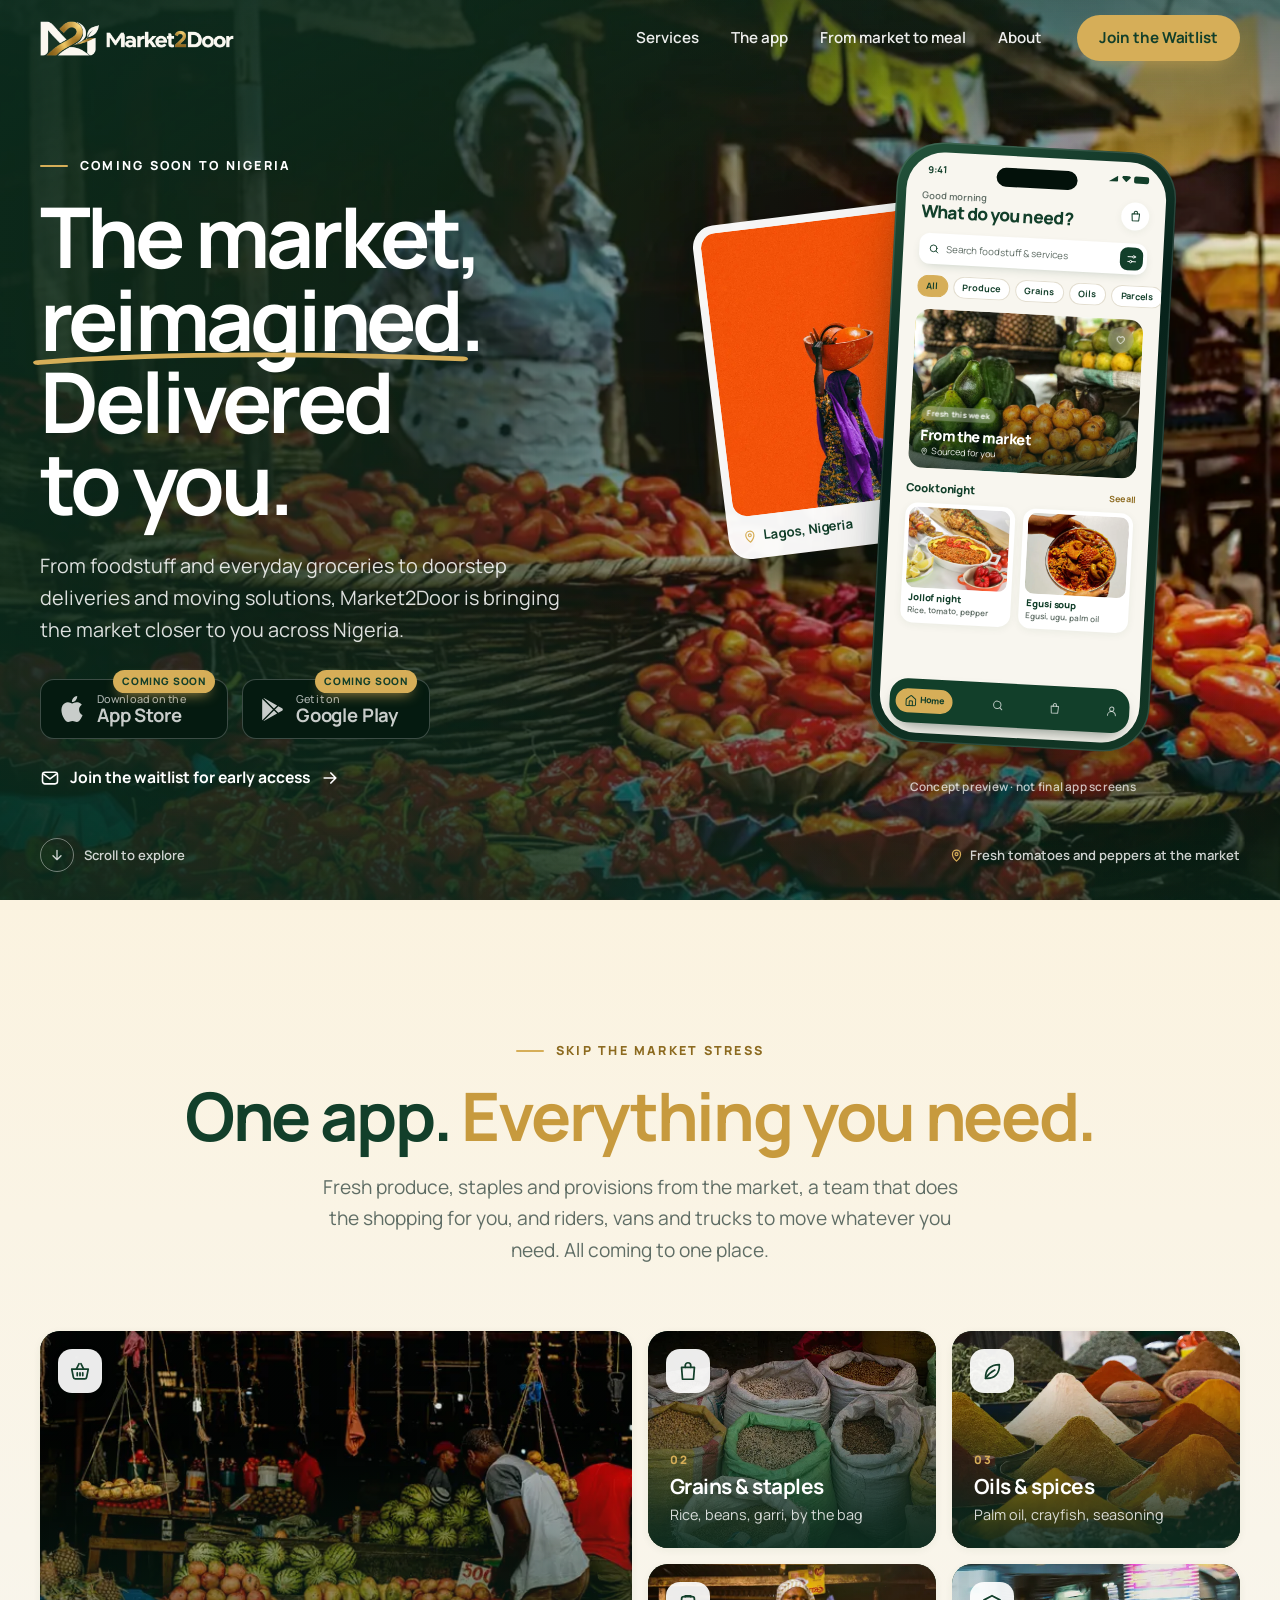
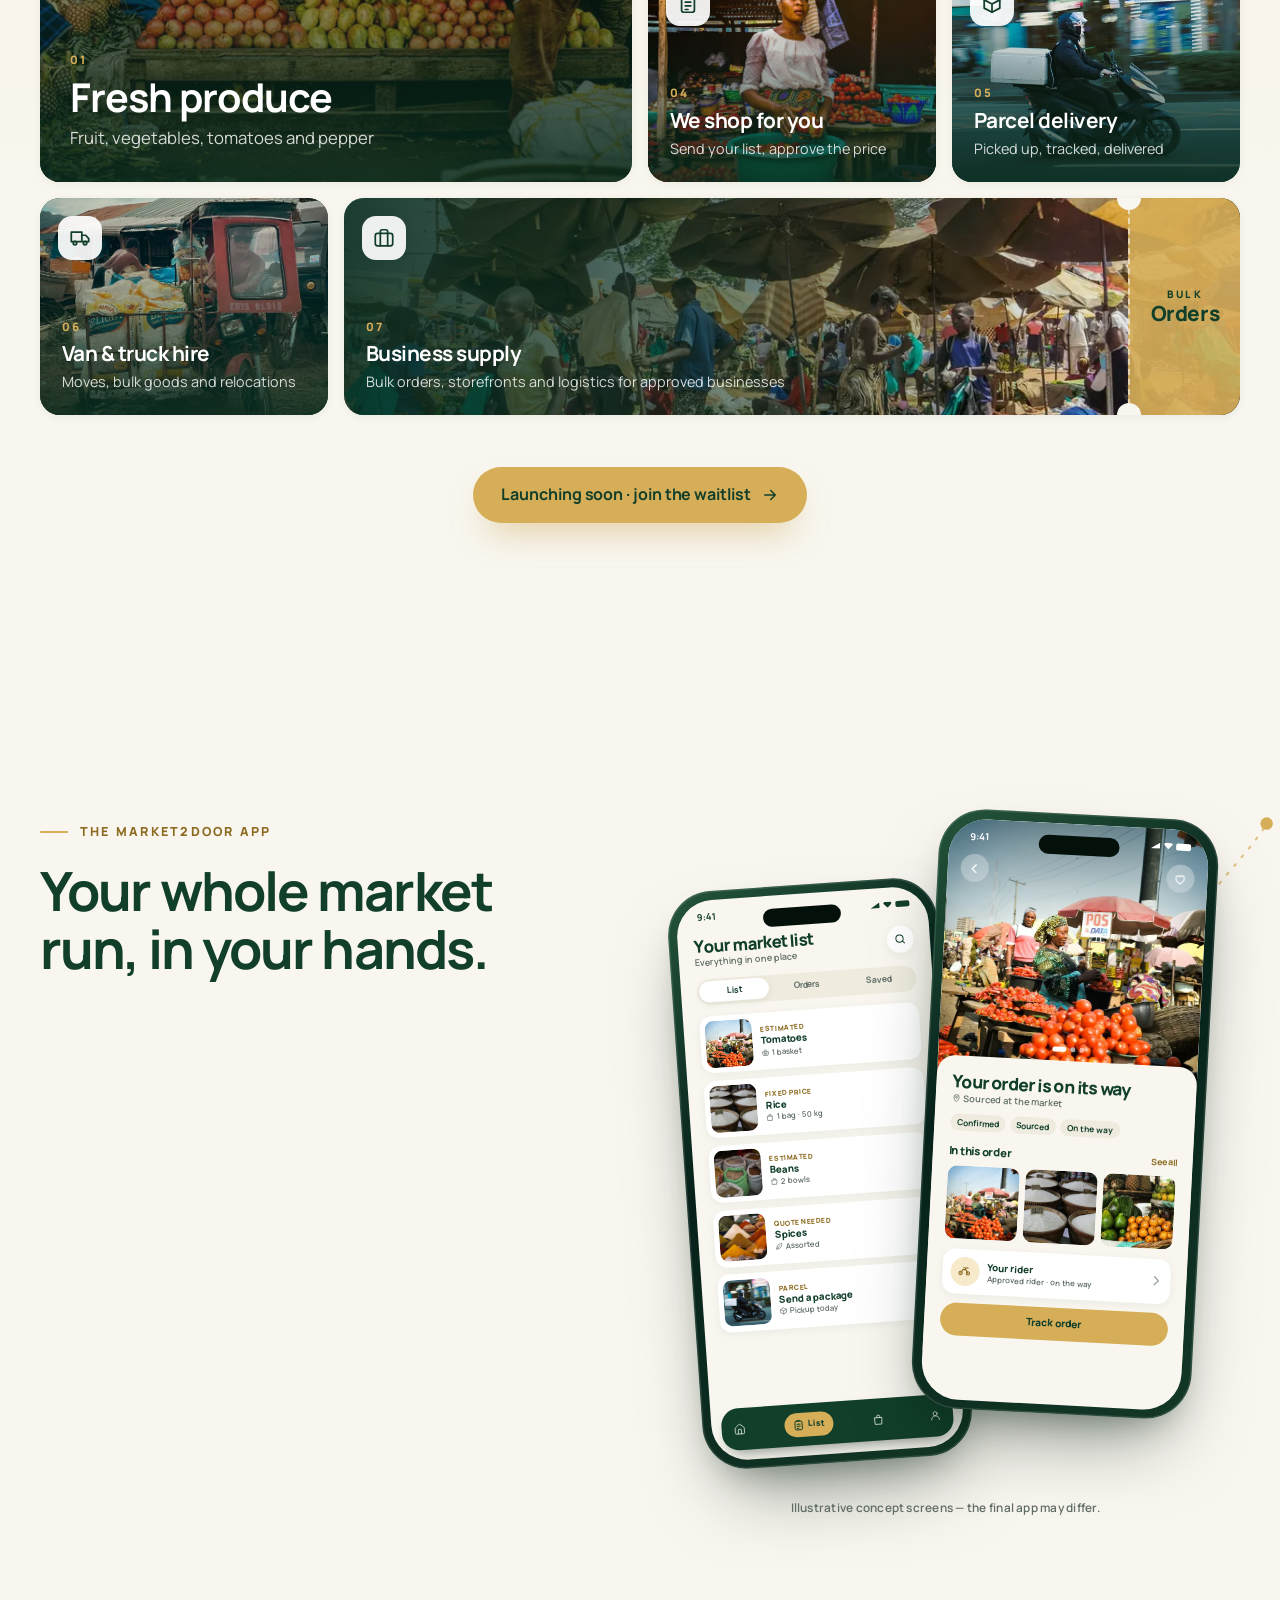
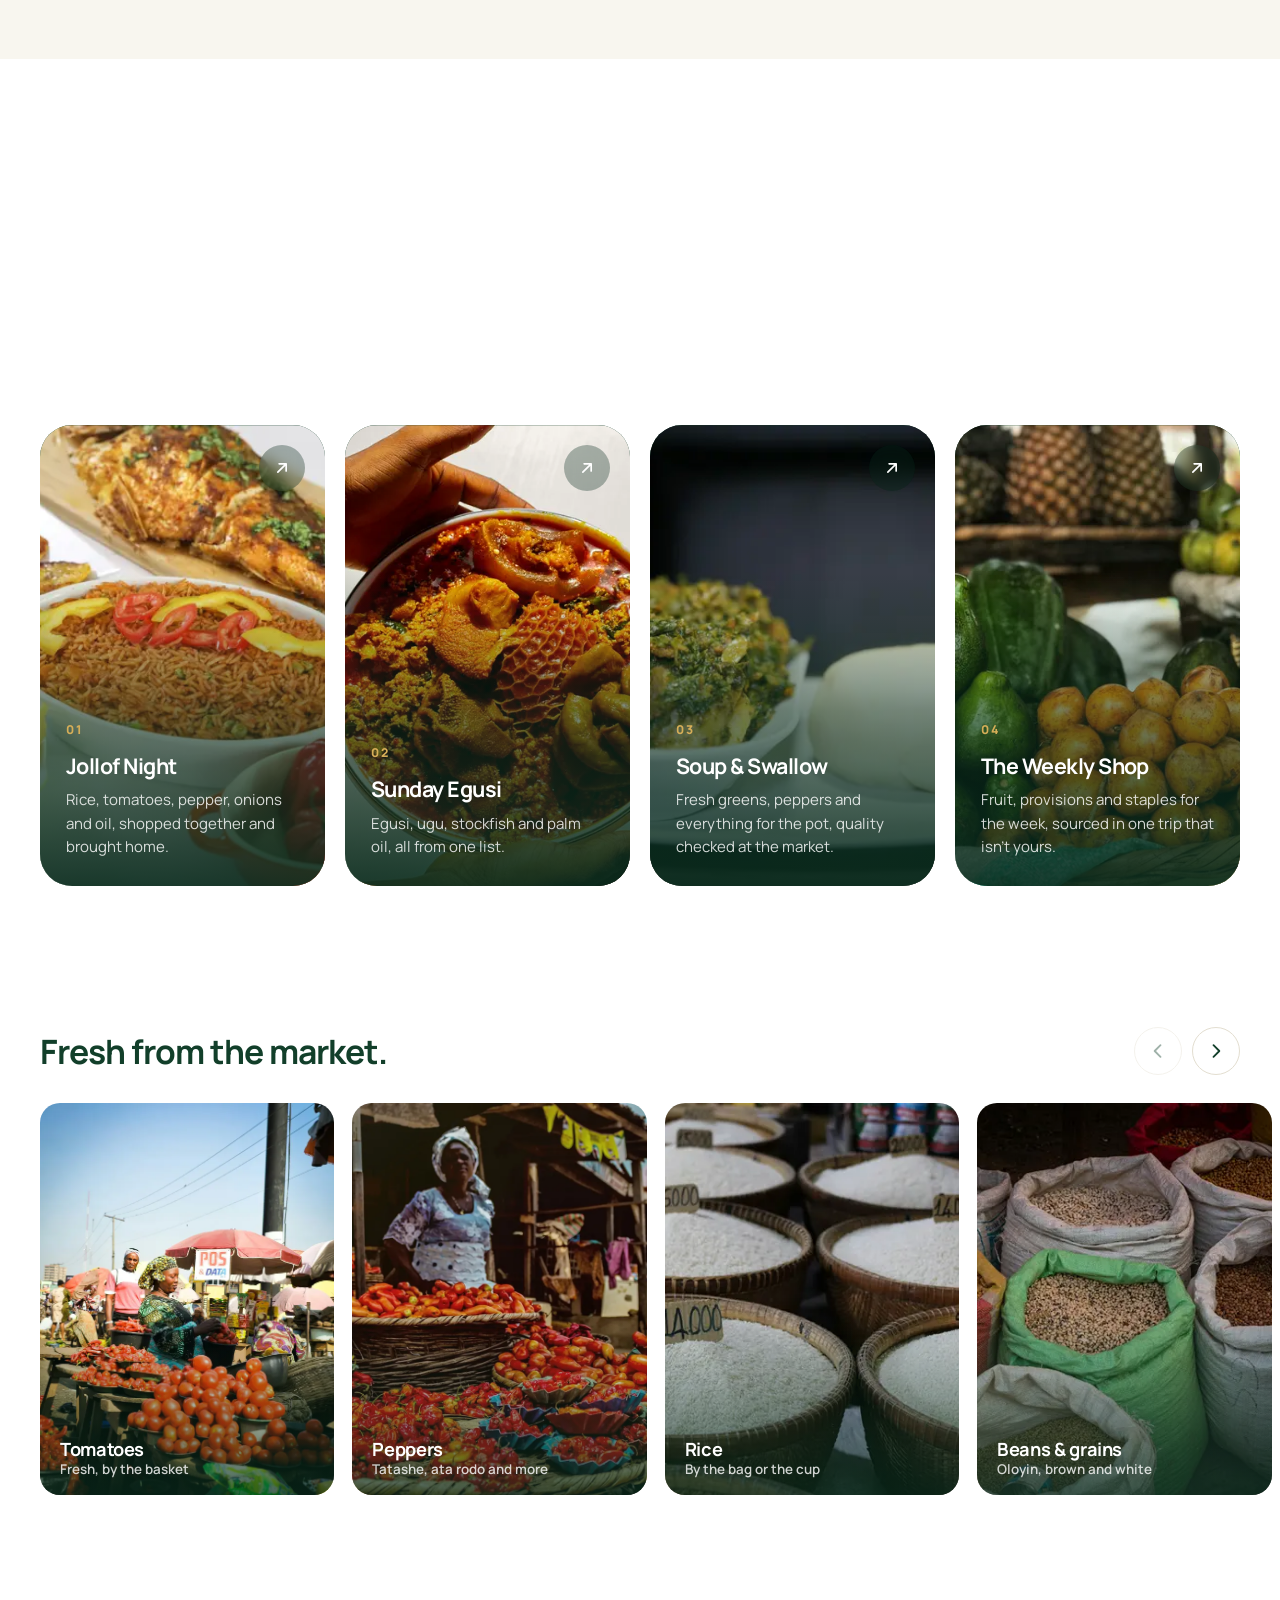
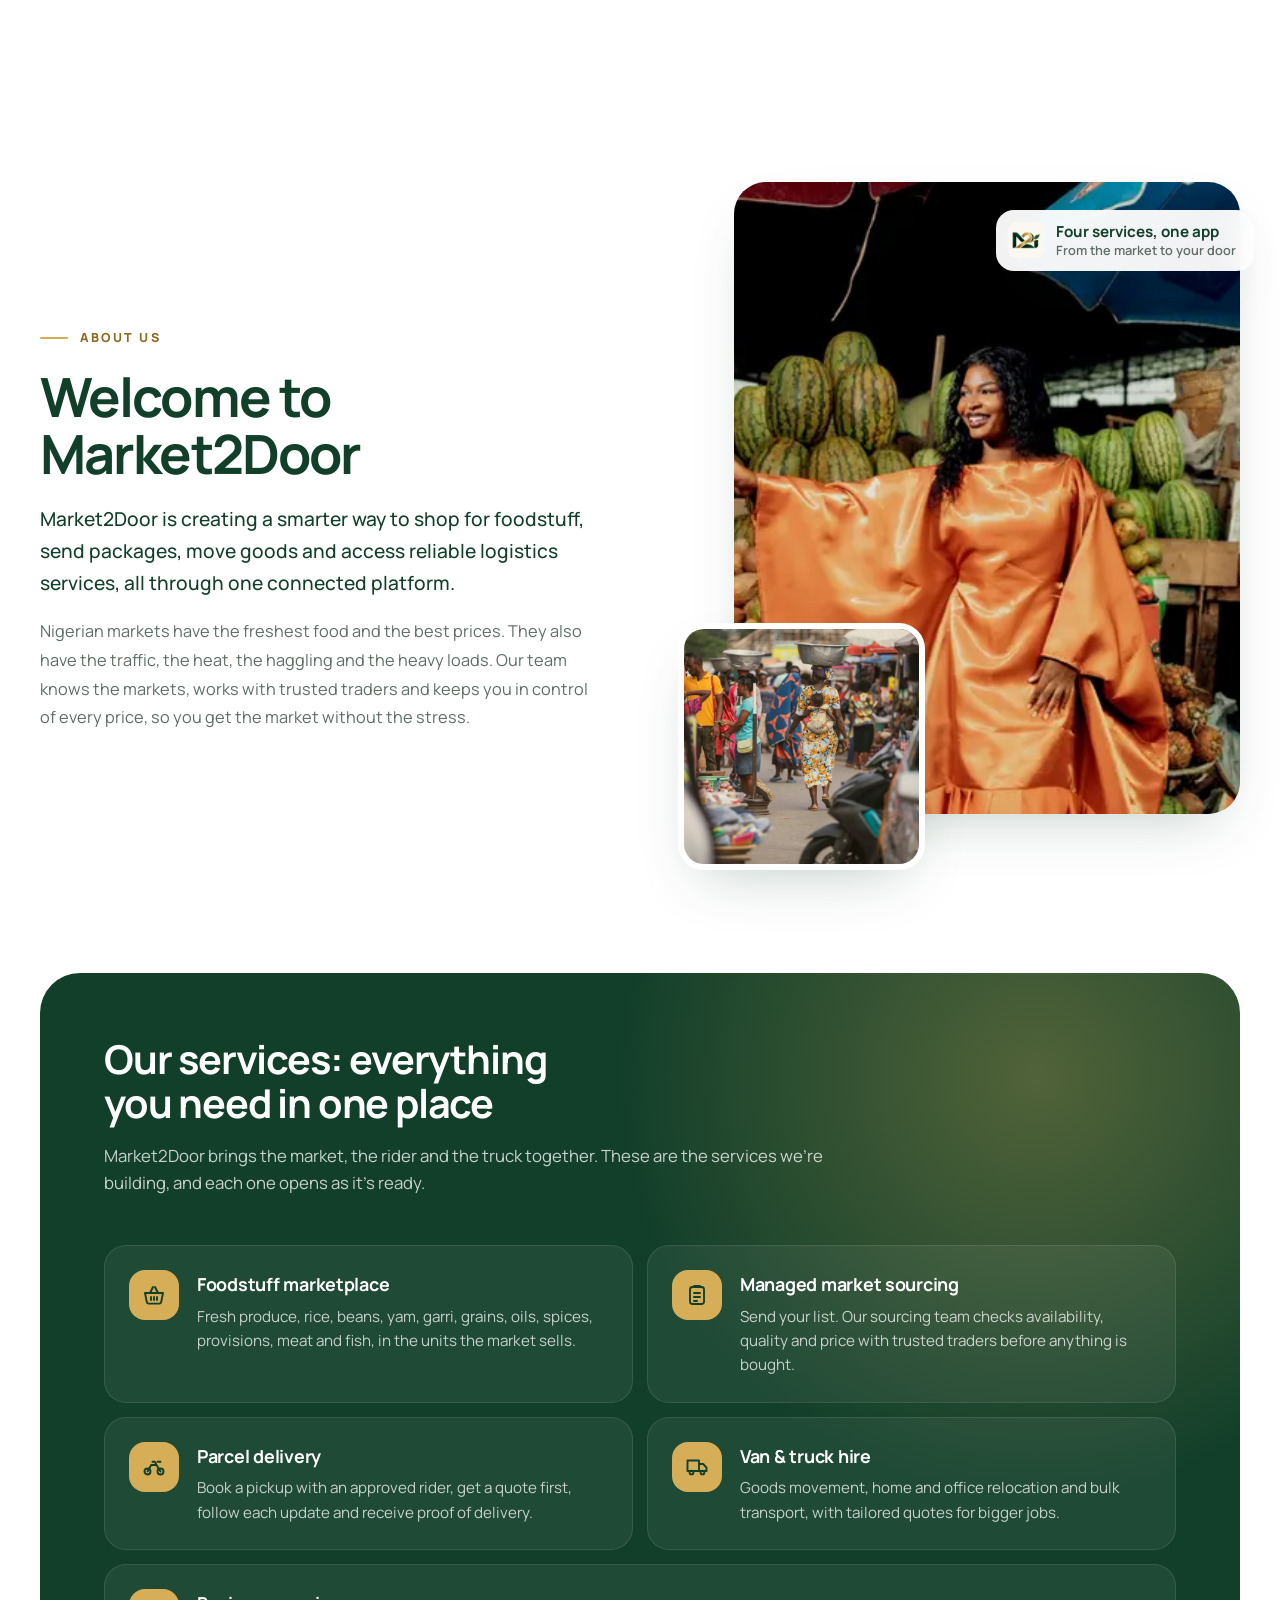
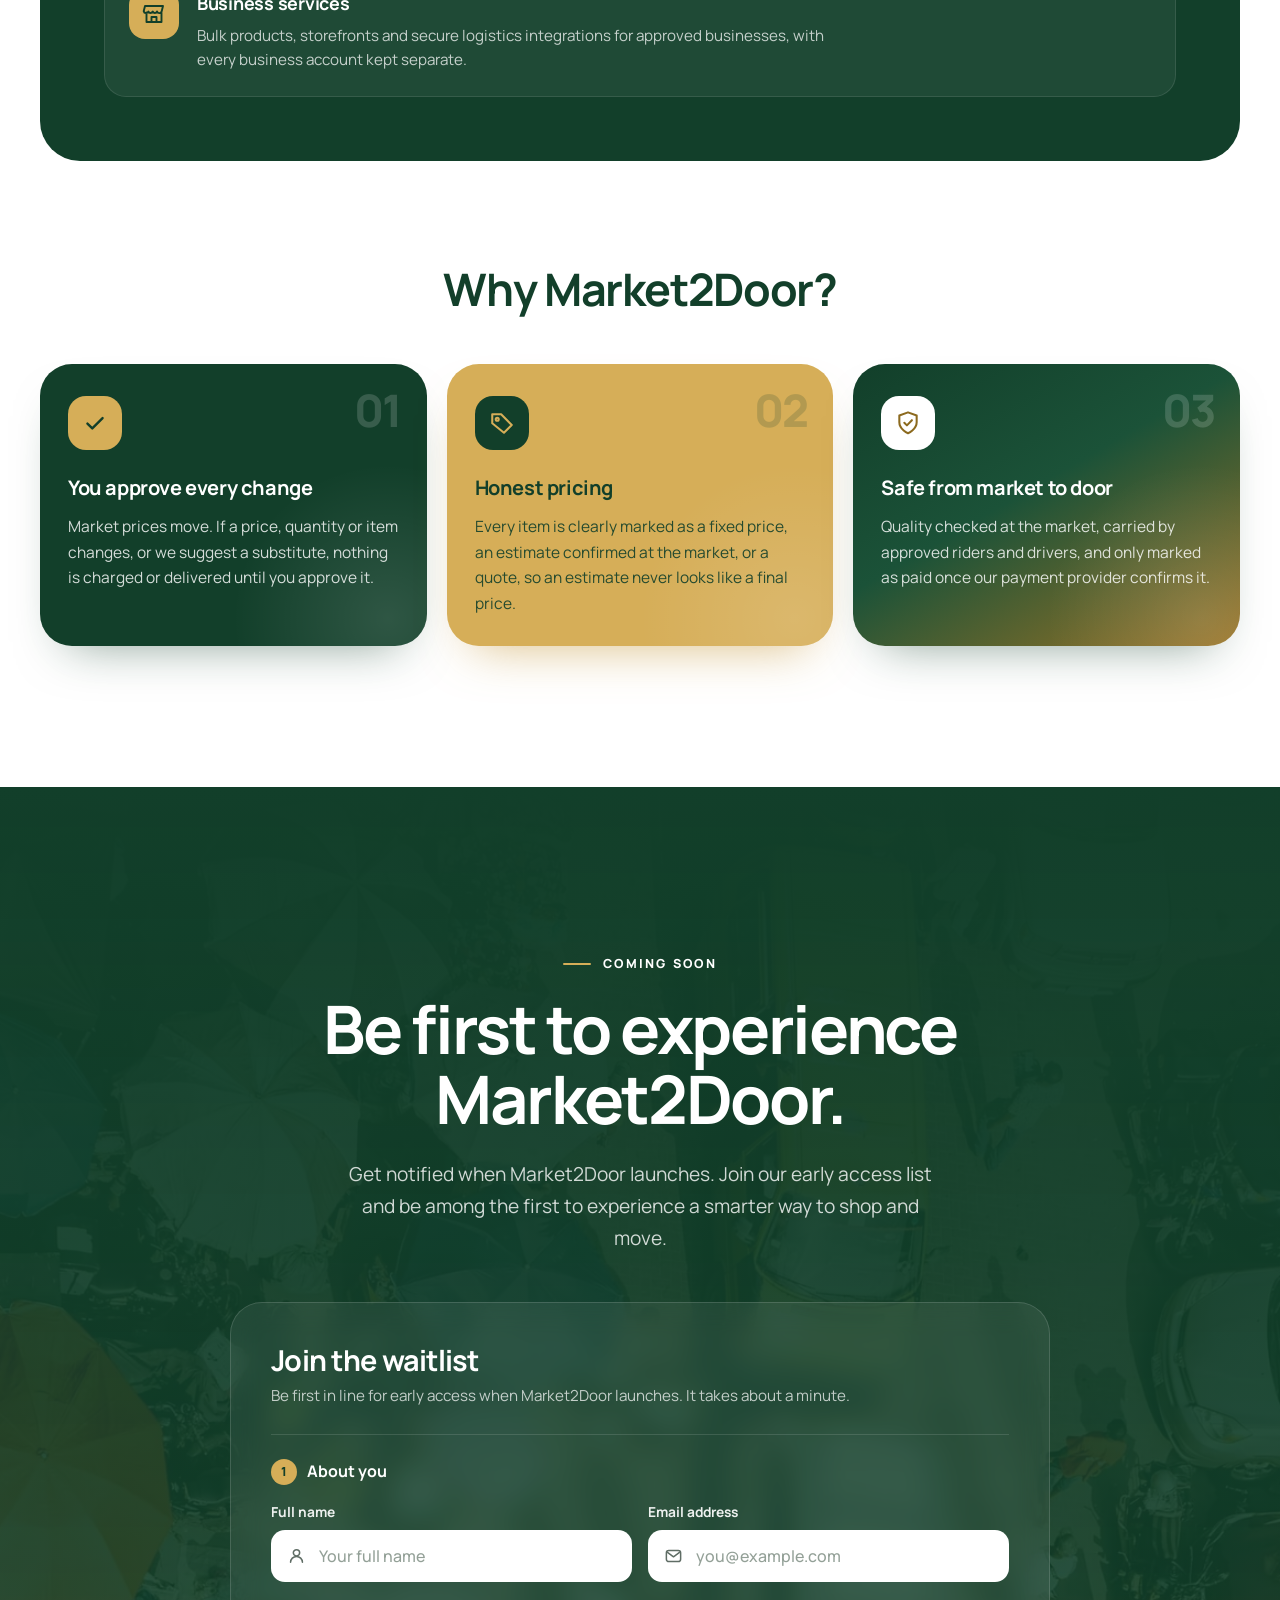
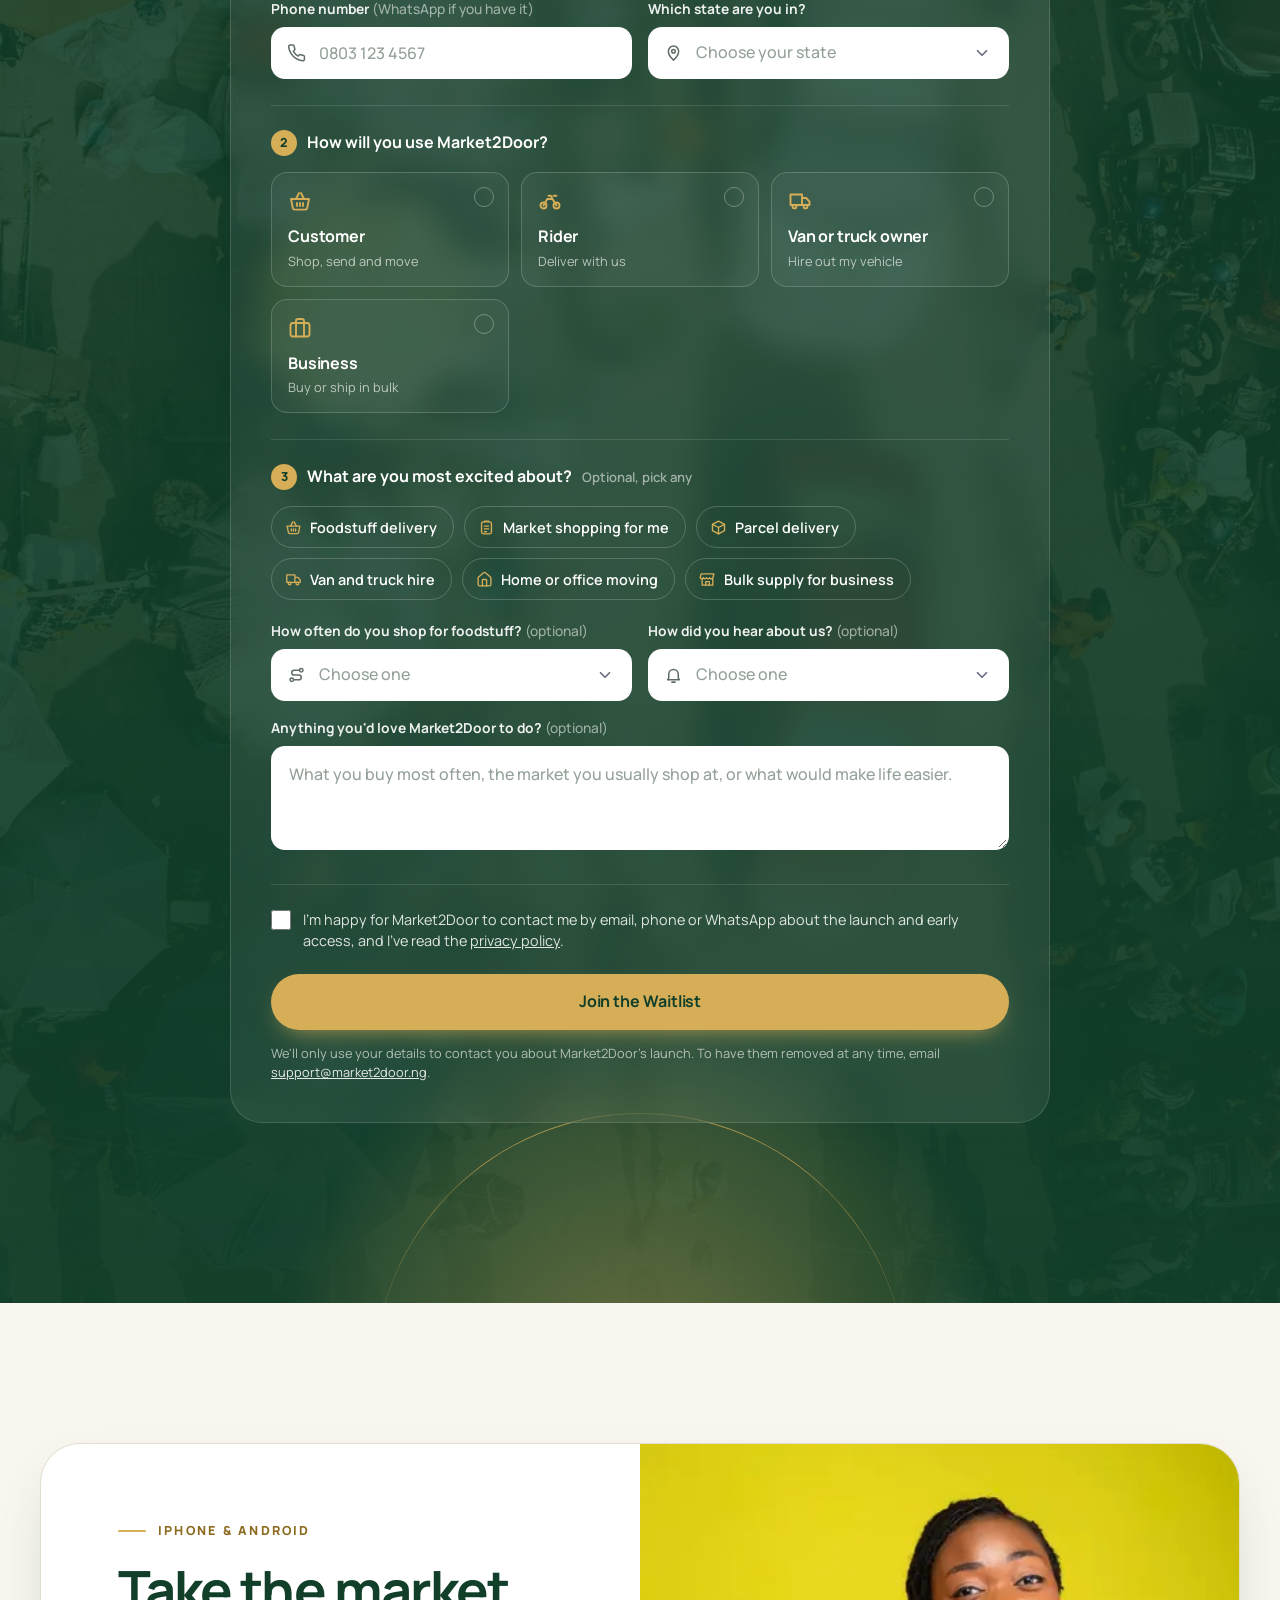
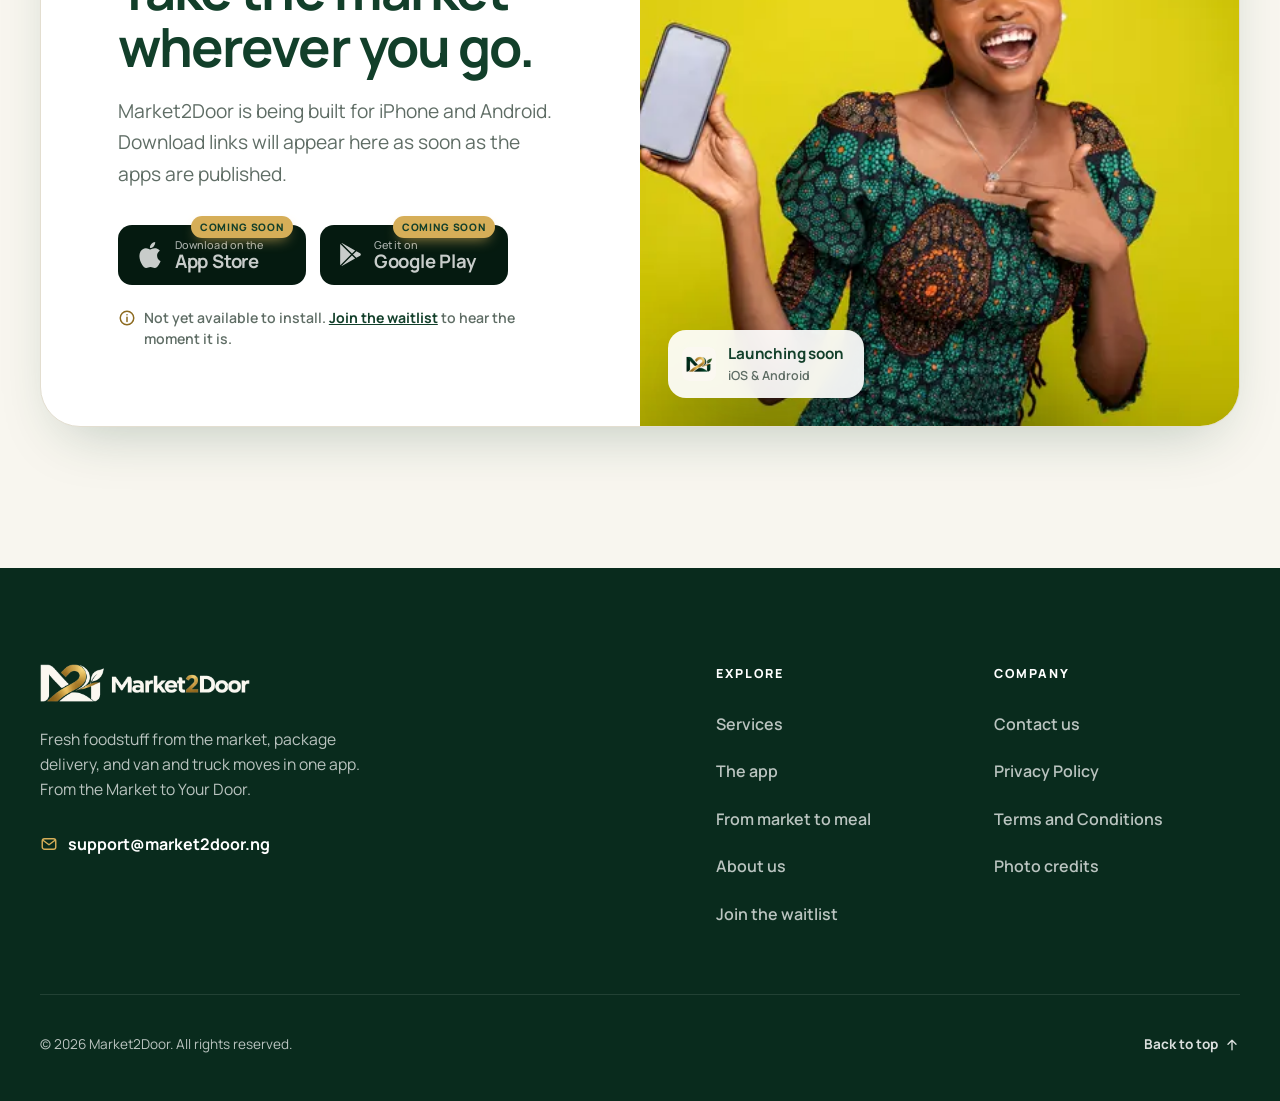
==== index.html @ 9649539a "Market2Door coming-soon landing page Static landing page built on the oqevira.com template in Market" ====
<!doctype html>
<html lang="en-NG">
<head>
  <meta charset="utf-8">
  <meta name="viewport" content="width=device-width, initial-scale=1, viewport-fit=cover">
  <title>Market2Door: Foodstuff, Parcels and Moves in One App · Coming Soon to Nigeria</title>
  <meta name="description" content="Market2Door is coming: fresh foodstuff sourced from the market for you, package delivery, van and truck moves and business logistics in one app. Join the waitlist for early access.">
  <meta name="robots" content="index, follow, max-image-preview:large">
  <meta name="theme-color" content="#123F2A">

  <link rel="canonical" href="https://market2door.ng/">
  <meta property="og:type" content="website">
  <meta property="og:site_name" content="Market2Door">
  <meta property="og:locale" content="en_NG">
  <meta property="og:url" content="https://market2door.ng/">
  <meta property="og:title" content="Market2Door: the market, reimagined. Delivered to you.">
  <meta property="og:description" content="Foodstuff from the market, package delivery and van and truck moves in one app. Coming soon to Nigeria. Join the waitlist.">
  <meta property="og:image" content="https://market2door.ng/assets/img/share.jpg">
  <meta property="og:image:width" content="1200">
  <meta property="og:image:height" content="630">
  <meta property="og:image:alt" content="The Market2Door logo over baskets of fresh tomatoes and peppers">
  <meta name="twitter:card" content="summary_large_image">
  <meta name="twitter:title" content="Market2Door: the market, reimagined. Delivered to you.">
  <meta name="twitter:description" content="Foodstuff, packages and moves in one app. Coming soon to Nigeria. Join the waitlist.">
  <meta name="twitter:image" content="https://market2door.ng/assets/img/share.jpg">

  <link rel="icon" href="assets/brand/favicon-32.png" sizes="32x32" type="image/png">
  <link rel="icon" href="assets/brand/icon-192.png" sizes="192x192" type="image/png">
  <link rel="apple-touch-icon" href="assets/brand/apple-touch-icon.png">
  <link rel="manifest" href="site.webmanifest">

  <!-- Hero photo first: it's the largest thing on screen -->
  <link rel="preload" as="image" href="assets/img/u-hero-produce-1280.webp" imagesrcset="assets/img/u-hero-produce-640.webp 640w, assets/img/u-hero-produce-960.webp 960w, assets/img/u-hero-produce-1280.webp 1280w, assets/img/u-hero-produce-1920.webp 1920w" imagesizes="100vw" type="image/webp">
  <link rel="preload" href="assets/fonts/Manrope-normal-var.woff2" as="font" type="font/woff2" crossorigin>

  <script type="application/ld+json">
  {
    "@context": "https://schema.org",
    "@graph": [
      {
        "@type": "Organization",
        "@id": "https://market2door.ng/#organization",
        "name": "Market2Door",
        "slogan": "From the Market to Your Door.",
        "url": "https://market2door.ng/",
        "logo": "https://market2door.ng/assets/brand/icon-512.png",
        "description": "Market2Door is a Nigerian platform being built for foodstuff shopping and market sourcing, package delivery, van and truck moves and business logistics in one app.",
        "areaServed": { "@type": "Country", "name": "Nigeria" },
        "contactPoint": { "@type": "ContactPoint", "contactType": "customer support", "email": "support@market2door.ng", "areaServed": "NG", "availableLanguage": "English" }
      },
      {
        "@type": "WebSite",
        "@id": "https://market2door.ng/#website",
        "url": "https://market2door.ng/",
        "name": "Market2Door",
        "publisher": { "@id": "https://market2door.ng/#organization" },
        "inLanguage": "en-NG"
      },
      {
        "@type": "WebPage",
        "@id": "https://market2door.ng/#webpage",
        "url": "https://market2door.ng/",
        "name": "Market2Door: Foodstuff, Parcels and Moves in One App",
        "description": "Market2Door is coming: fresh foodstuff sourced from the market for you, package delivery, van and truck moves and business logistics in one app.",
        "isPartOf": { "@id": "https://market2door.ng/#website" },
        "about": { "@id": "https://market2door.ng/#organization" },
        "primaryImageOfPage": "https://market2door.ng/assets/img/share.jpg",
        "inLanguage": "en-NG"
      }
    ]
  }
  </script>
  <!-- Bump ?v= on every release: the host lets browsers cache CSS/JS for a year -->
  <link rel="stylesheet" href="assets/css/styles.css?v=13">
  <script>document.documentElement.classList.add('js');</script>
</head>
<body>

<!-- ============ SVG SPRITE ============ -->
<svg width="0" height="0" style="position:absolute" aria-hidden="true" focusable="false">
  <defs>
    <symbol id="i-apple" viewBox="0 0 24 24"><path fill="currentColor" d="M12.152 6.896c-.948 0-2.415-1.078-3.96-1.04-2.04.027-3.91 1.183-4.961 3.014-2.117 3.675-.546 9.103 1.519 12.09 1.013 1.454 2.208 3.09 3.792 3.039 1.52-.065 2.09-.987 3.935-.987 1.831 0 2.35.987 3.96.948 1.637-.026 2.676-1.48 3.676-2.948 1.156-1.688 1.636-3.325 1.662-3.415-.039-.013-3.182-1.221-3.220-4.857-.026-3.04 2.480-4.494 2.597-4.559-1.429-2.09-3.623-2.324-4.39-2.376-2-.156-3.675 1.09-4.61 1.09zM15.53 3.83c.843-1.012 1.4-2.427 1.245-3.83-1.207.052-2.662.805-3.532 1.818-.78.896-1.454 2.338-1.273 3.714 1.338.104 2.715-.688 3.559-1.701"/></symbol>
    <symbol id="i-play" viewBox="0 0 24 24"><path fill="currentColor" d="M22.018 13.298l-3.919 2.218-3.515-3.493 3.543-3.521 3.891 2.202a1.49 1.49 0 0 1 0 2.594zM1.337.924a1.486 1.486 0 0 0-.112.568v21.017c0 .217.045.419.124.6l11.155-11.087L1.337.924zm12.207 10.065l3.258-3.238L3.45.195a1.466 1.466 0 0 0-.946-.179l11.04 10.973zm0 2.067l-11 10.933c.298.036.612-.016.906-.183l13.324-7.54-3.23-3.21z"/></symbol>
    <symbol id="i-instagram" viewBox="0 0 24 24"><path fill="currentColor" d="M12 2.2c3.2 0 3.6 0 4.8.1 1.2.1 1.8.2 2.2.4.6.2 1 .5 1.4.9.4.4.7.8.9 1.4.2.4.4 1 .4 2.2.1 1.3.1 1.6.1 4.8s0 3.6-.1 4.8c-.1 1.2-.2 1.8-.4 2.2-.2.6-.5 1-.9 1.4-.4.4-.8.7-1.4.9-.4.2-1 .4-2.2.4-1.3.1-1.6.1-4.8.1s-3.6 0-4.8-.1c-1.2-.1-1.8-.2-2.2-.4-.6-.2-1-.5-1.4-.9-.4-.4-.7-.8-.9-1.4-.2-.4-.4-1-.4-2.2-.1-1.3-.1-1.6-.1-4.8s0-3.6.1-4.8c.1-1.2.2-1.8.4-2.2.2-.6.5-1 .9-1.4.4-.4.8-.7 1.4-.9.4-.2 1-.4 2.2-.4 1.2-.1 1.6-.1 4.8-.1M12 0C8.7 0 8.3 0 7.1.1 5.8.1 4.9.3 4.1.6c-.8.3-1.5.7-2.1 1.4C1.3 2.6.9 3.3.6 4.1.3 4.9.1 5.8.1 7.1 0 8.3 0 8.7 0 12s0 3.7.1 4.9c.1 1.3.3 2.2.6 2.9.3.8.7 1.5 1.4 2.1.7.7 1.3 1.1 2.1 1.4.8.3 1.6.5 2.9.6 1.2.1 1.6.1 4.9.1s3.7 0 4.9-.1c1.3-.1 2.2-.3 2.9-.6.8-.3 1.5-.7 2.1-1.4.7-.7 1.1-1.3 1.4-2.1.3-.8.5-1.6.6-2.9.1-1.2.1-1.6.1-4.9s0-3.7-.1-4.9c-.1-1.3-.3-2.2-.6-2.9-.3-.8-.7-1.5-1.4-2.1C21.4 1.3 20.7.9 19.9.6 19.1.3 18.2.1 16.9.1 15.7 0 15.3 0 12 0Zm0 5.8a6.2 6.2 0 1 0 0 12.4 6.2 6.2 0 0 0 0-12.4ZM12 16a4 4 0 1 1 0-8 4 4 0 0 1 0 8Zm6.4-11.8a1.4 1.4 0 1 0 0 2.9 1.4 1.4 0 0 0 0-2.9Z"/></symbol>
    <symbol id="i-tiktok" viewBox="0 0 24 24"><path fill="currentColor" d="M12.525.02c1.31-.02 2.61-.01 3.91-.02.08 1.53.63 3.09 1.75 4.17 1.12 1.11 2.7 1.62 4.24 1.79v4.03c-1.44-.05-2.89-.35-4.2-.97-.57-.26-1.1-.59-1.62-.93-.01 2.92.01 5.840-.02 8.75-.08 1.4-.54 2.79-1.35 3.94-1.31 1.92-3.58 3.17-5.91 3.21-1.43.08-2.86-.31-4.08-1.03-2.02-1.19-3.44-3.37-3.65-5.71-.02-.5-.03-1-.01-1.49.18-1.9 1.12-3.72 2.58-4.96 1.66-1.44 3.98-2.13 6.15-1.72.02 1.48-.04 2.96-.04 4.44-.99-.32-2.15-.23-3.02.37-.63.41-1.11 1.04-1.36 1.75-.21.51-.15 1.07-.14 1.61.24 1.64 1.82 3.02 3.5 2.87 1.12-.01 2.19-.66 2.77-1.61.19-.33.4-.67.41-1.06.1-1.79.06-3.57.07-5.36.01-4.030-.01-8.050.02-12.070z"/></symbol>
    <symbol id="i-youtube" viewBox="0 0 24 24"><path fill="currentColor" d="M23.498 6.186a3.016 3.016 0 0 0-2.122-2.136C19.505 3.545 12 3.545 12 3.545s-7.505 0-9.377.505A3.017 3.017 0 0 0 .502 6.186C0 8.07 0 12 0 12s0 3.93.502 5.814a3.016 3.016 0 0 0 2.122 2.136c1.871.505 9.376.505 9.376.505s7.505 0 9.377-.505a3.015 3.015 0 0 0 2.122-2.136C24 15.930 24 12 24 12s0-3.93-.502-5.814zM9.545 15.568V8.432L15.818 12l-6.273 3.568z"/></symbol>

    <symbol id="i-search" viewBox="0 0 24 24" fill="none" stroke="currentColor" stroke-width="1.9" stroke-linecap="round"><circle cx="11" cy="11" r="7"/><path d="m20 20-3.6-3.6"/></symbol>
    <symbol id="i-sliders" viewBox="0 0 24 24" fill="none" stroke="currentColor" stroke-width="1.9" stroke-linecap="round"><path d="M4 7h9M19 7h1M4 17h3M13 17h7"/><circle cx="16" cy="7" r="2.4"/><circle cx="10" cy="17" r="2.4"/></symbol>
    <symbol id="i-bell" viewBox="0 0 24 24" fill="none" stroke="currentColor" stroke-width="1.9" stroke-linecap="round" stroke-linejoin="round"><path d="M6 16v-5a6 6 0 1 1 12 0v5l1.5 2h-15z"/><path d="M10 21h4"/></symbol>
    <symbol id="i-heart" viewBox="0 0 24 24" fill="none" stroke="currentColor" stroke-width="1.9" stroke-linejoin="round"><path d="M12 20s-7.5-4.6-7.5-10.2A4.3 4.3 0 0 1 12 7.1a4.3 4.3 0 0 1 7.5 2.7C19.5 15.4 12 20 12 20z"/></symbol>
    <symbol id="i-pin" viewBox="0 0 24 24" fill="none" stroke="currentColor" stroke-width="1.9" stroke-linejoin="round"><path d="M12 21s-6.5-5.8-6.5-11.2a6.5 6.5 0 0 1 13 0C18.5 15.2 12 21 12 21z"/><circle cx="12" cy="9.8" r="2.3"/></symbol>
    <symbol id="i-compass" viewBox="0 0 24 24" fill="none" stroke="currentColor" stroke-width="1.9" stroke-linejoin="round"><circle cx="12" cy="12" r="9"/><path d="m15.6 8.4-2.1 5.1-5.1 2.1 2.1-5.1z"/></symbol>
    <symbol id="i-bookmark" viewBox="0 0 24 24" fill="none" stroke="currentColor" stroke-width="1.9" stroke-linejoin="round"><path d="M7 4h10v16l-5-3.6L7 20z"/></symbol>
    <symbol id="i-route" viewBox="0 0 24 24" fill="none" stroke="currentColor" stroke-width="1.9" stroke-linecap="round"><circle cx="6" cy="18" r="2.2"/><circle cx="18" cy="6" r="2.2"/><path d="M8.2 18H15a3 3 0 0 0 0-6H9a3 3 0 0 1 0-6h6.8"/></symbol>
    <symbol id="i-user" viewBox="0 0 24 24" fill="none" stroke="currentColor" stroke-width="1.9" stroke-linecap="round"><circle cx="12" cy="8" r="4"/><path d="M4.5 20a7.5 7.5 0 0 1 15 0"/></symbol>
    <symbol id="i-users" viewBox="0 0 24 24" fill="none" stroke="currentColor" stroke-width="1.9" stroke-linecap="round"><circle cx="9" cy="8" r="3.5"/><path d="M2.5 20a6.5 6.5 0 0 1 13 0M16 4.6a3.5 3.5 0 0 1 0 6.8M18.5 14a6.5 6.5 0 0 1 3 6"/></symbol>
    <symbol id="i-cards" viewBox="0 0 24 24" fill="none" stroke="currentColor" stroke-width="1.9" stroke-linejoin="round"><rect x="3" y="7" width="13" height="13" rx="2.5"/><path d="M8 4h10.5A2.5 2.5 0 0 1 21 6.5V17"/></symbol>
    <symbol id="i-ticket" viewBox="0 0 24 24" fill="none" stroke="currentColor" stroke-width="1.9" stroke-linejoin="round"><path d="M3 8a2 2 0 0 0 0 4v4a2 2 0 0 0 2 2h14a2 2 0 0 0 2-2v-4a2 2 0 0 1 0-4V6a2 2 0 0 0-2-2H5a2 2 0 0 0-2 2z" transform="translate(0 1)"/><path d="M14 6v2M14 11v2M14 16v1" transform="translate(0 1)"/></symbol>
    <symbol id="i-nav" viewBox="0 0 24 24" fill="none" stroke="currentColor" stroke-width="1.9" stroke-linejoin="round"><rect x="3" y="3" width="7.5" height="7.5" rx="2"/><rect x="13.5" y="3" width="7.5" height="7.5" rx="2"/><rect x="3" y="13.5" width="7.5" height="7.5" rx="2"/><rect x="13.5" y="13.5" width="7.5" height="7.5" rx="2"/></symbol>
    <symbol id="i-arrow" viewBox="0 0 24 24" fill="none" stroke="currentColor" stroke-width="2" stroke-linecap="round" stroke-linejoin="round"><path d="M5 12h14M13 6l6 6-6 6"/></symbol>
    <symbol id="i-arrow-ur" viewBox="0 0 24 24" fill="none" stroke="currentColor" stroke-width="2" stroke-linecap="round" stroke-linejoin="round"><path d="M7 17 17 7M8.5 7H17v8.5"/></symbol>
    <symbol id="i-arrow-down" viewBox="0 0 24 24" fill="none" stroke="currentColor" stroke-width="2" stroke-linecap="round" stroke-linejoin="round"><path d="M12 5v14M6 13l6 6 6-6"/></symbol>
    <symbol id="i-chev-l" viewBox="0 0 24 24" fill="none" stroke="currentColor" stroke-width="2.2" stroke-linecap="round" stroke-linejoin="round"><path d="m15 5-7 7 7 7"/></symbol>
    <symbol id="i-chev-r" viewBox="0 0 24 24" fill="none" stroke="currentColor" stroke-width="2.2" stroke-linecap="round" stroke-linejoin="round"><path d="m9 5 7 7-7 7"/></symbol>
    <symbol id="i-menu" viewBox="0 0 24 24" fill="none" stroke="currentColor" stroke-width="2" stroke-linecap="round"><path d="M4 8h16M4 16h16"/></symbol>
    <symbol id="i-close" viewBox="0 0 24 24" fill="none" stroke="currentColor" stroke-width="2" stroke-linecap="round"><path d="M6 6l12 12M18 6 6 18"/></symbol>
    <symbol id="i-check" viewBox="0 0 24 24" fill="none" stroke="currentColor" stroke-width="2.2" stroke-linecap="round" stroke-linejoin="round"><path d="m5 12.5 4.5 4.5L19 7.5"/></symbol>
    <symbol id="i-alert" viewBox="0 0 24 24" fill="none" stroke="currentColor" stroke-width="2" stroke-linecap="round"><circle cx="12" cy="12" r="9"/><path d="M12 7.5v5.5M12 16.6v.01"/></symbol>
    <symbol id="i-info" viewBox="0 0 24 24" fill="none" stroke="currentColor" stroke-width="2" stroke-linecap="round"><circle cx="12" cy="12" r="9"/><path d="M12 11v5.5M12 7.5v.01"/></symbol>
    <symbol id="i-plane" viewBox="0 0 24 24" fill="none" stroke="currentColor" stroke-width="1.9" stroke-linecap="round" stroke-linejoin="round"><path d="M17.8 19.2 16 11l3.5-3.5C21 6 21.5 4 21 3c-1-.5-3 0-4.5 1.5L13 8 4.8 6.2c-.5-.1-.9.1-1.1.5l-.3.5c-.2.5-.1 1 .3 1.3L9 12l-2 3H4l-1 1 3 2 2 3 1-1v-3l3-2 3.5 5.3c.3.4.8.5 1.3.3l.5-.2c.4-.3.6-.7.5-1.2z"/></symbol>
    <symbol id="i-bed" viewBox="0 0 24 24" fill="none" stroke="currentColor" stroke-width="1.9" stroke-linecap="round" stroke-linejoin="round"><path d="M2 20v-8a2 2 0 0 1 2-2h16a2 2 0 0 1 2 2v8M4 10V6a2 2 0 0 1 2-2h12a2 2 0 0 1 2 2v4M12 4v6M2 17h20"/></symbol>
    <symbol id="i-home" viewBox="0 0 24 24" fill="none" stroke="currentColor" stroke-width="1.9" stroke-linecap="round" stroke-linejoin="round"><path d="M15 21v-8a1 1 0 0 0-1-1h-4a1 1 0 0 0-1 1v8"/><path d="M3 10a2 2 0 0 1 .7-1.5l7-6a2 2 0 0 1 2.6 0l7 6A2 2 0 0 1 21 10v9a2 2 0 0 1-2 2H5a2 2 0 0 1-2-2z"/></symbol>
    <symbol id="i-car" viewBox="0 0 24 24" fill="none" stroke="currentColor" stroke-width="1.9" stroke-linecap="round" stroke-linejoin="round"><path d="M19 17h2c.6 0 1-.4 1-1v-3c0-.9-.7-1.7-1.5-1.9C18.7 10.6 16 10 16 10s-1.3-1.4-2.2-2.3c-.5-.4-1.1-.7-1.8-.7H5c-.6 0-1.1.4-1.4.9l-1.4 2.9A3.7 3.7 0 0 0 2 12v4c0 .6.4 1 1 1h2M9 17h6"/><circle cx="7" cy="17" r="2"/><circle cx="17" cy="17" r="2"/></symbol>
    <symbol id="i-utensils" viewBox="0 0 24 24" fill="none" stroke="currentColor" stroke-width="1.9" stroke-linecap="round" stroke-linejoin="round"><path d="M3 2v7c0 1.1.9 2 2 2h4a2 2 0 0 0 2-2V2M7 2v20M21 15V2a5 5 0 0 0-5 5v6c0 1.1.9 2 2 2h3zm0 0v7"/></symbol>
    <symbol id="i-phone" viewBox="0 0 24 24" fill="none" stroke="currentColor" stroke-width="1.9" stroke-linecap="round" stroke-linejoin="round"><path d="M22 16.9v3a2 2 0 0 1-2.2 2 19.8 19.8 0 0 1-8.6-3.1 19.5 19.5 0 0 1-6-6A19.8 19.8 0 0 1 2.1 4.2 2 2 0 0 1 4.1 2h3a2 2 0 0 1 2 1.7c.1.9.4 1.9.7 2.8a2 2 0 0 1-.5 2.1L8.1 9.9a16 16 0 0 0 6 6l1.3-1.3a2 2 0 0 1 2.1-.4c.9.3 1.8.6 2.8.7a2 2 0 0 1 1.7 2z"/></symbol>
    <symbol id="i-globe" viewBox="0 0 24 24" fill="none" stroke="currentColor" stroke-width="1.9" stroke-linecap="round" stroke-linejoin="round"><circle cx="12" cy="12" r="9.5"/><path d="M2.5 12h19M12 2.5a14.5 14.5 0 0 1 0 19 14.5 14.5 0 0 1 0-19z"/></symbol>
    <symbol id="i-briefcase" viewBox="0 0 24 24" fill="none" stroke="currentColor" stroke-width="1.9" stroke-linecap="round" stroke-linejoin="round"><rect x="2.5" y="7" width="19" height="13.5" rx="2.5"/><path d="M16 20.5V5a2 2 0 0 0-2-2h-4a2 2 0 0 0-2 2v15.5"/></symbol>
    <symbol id="i-flag" viewBox="0 0 24 24" fill="none" stroke="currentColor" stroke-width="1.9" stroke-linecap="round" stroke-linejoin="round"><path d="M5 21V4M5 4.5c4-2.5 7 2.5 14 0v9c-7 2.5-10-2.5-14 0"/></symbol>
    <symbol id="i-chat" viewBox="0 0 24 24" fill="none" stroke="currentColor" stroke-width="1.9" stroke-linecap="round" stroke-linejoin="round"><path d="M21 12a8.5 8.5 0 0 1-12.3 7.6L3 21l1.4-5.4A8.5 8.5 0 1 1 21 12z"/></symbol>
    <symbol id="i-cart" viewBox="0 0 24 24" fill="none" stroke="currentColor" stroke-width="1.9" stroke-linecap="round" stroke-linejoin="round"><circle cx="9" cy="20" r="1.4"/><circle cx="18" cy="20" r="1.4"/><path d="M2.5 3h2.6l2.4 11.6a1.8 1.8 0 0 0 1.8 1.4h8.4a1.8 1.8 0 0 0 1.8-1.4L21 7H6"/></symbol>
    <symbol id="i-shield" viewBox="0 0 24 24" fill="none" stroke="currentColor" stroke-width="1.9" stroke-linecap="round" stroke-linejoin="round"><path d="M12 21.5s8-3.6 8-10.2V5l-8-2.8L4 5v6.3c0 6.6 8 10.2 8 10.2z"/><path d="m8.6 11.8 2.4 2.4 4.6-4.8"/></symbol>
    <symbol id="i-mail" viewBox="0 0 24 24" fill="none" stroke="currentColor" stroke-width="1.9" stroke-linejoin="round"><rect x="3" y="5" width="18" height="14" rx="3"/><path d="m4 7 8 6 8-6"/></symbol>
  
    <symbol id="i-basket" viewBox="0 0 24 24" fill="none" stroke="currentColor" stroke-width="1.9" stroke-linecap="round" stroke-linejoin="round"><path d="M3 10h18l-1.8 9a2 2 0 0 1-2 1.6H6.8a2 2 0 0 1-2-1.6z"/><path d="m8 10 3-6M16 10l-3-6M9 14v3M15 14v3M12 14v3"/></symbol>
    <symbol id="i-box" viewBox="0 0 24 24" fill="none" stroke="currentColor" stroke-width="1.9" stroke-linecap="round" stroke-linejoin="round"><path d="M3.5 7.5 12 3l8.5 4.5v9L12 21l-8.5-4.5z"/><path d="M3.5 7.5 12 12l8.5-4.5M12 12v9"/></symbol>
    <symbol id="i-truck" viewBox="0 0 24 24" fill="none" stroke="currentColor" stroke-width="1.9" stroke-linecap="round" stroke-linejoin="round"><path d="M2.5 5.5h11.5v10.5H2.5zM14 9h4.2l3.3 3.6V16H14"/><circle cx="6.5" cy="17.5" r="1.9"/><circle cx="17.5" cy="17.5" r="1.9"/></symbol>
    <symbol id="i-bike" viewBox="0 0 24 24" fill="none" stroke="currentColor" stroke-width="1.9" stroke-linecap="round" stroke-linejoin="round"><circle cx="5.5" cy="16.5" r="3"/><circle cx="18.5" cy="16.5" r="3"/><path d="M5.5 16.5 9.2 10h5.3l4 6.5M14.5 10l-1.6-3.2H10.5M15.5 6.8h3"/></symbol>
    <symbol id="i-leaf" viewBox="0 0 24 24" fill="none" stroke="currentColor" stroke-width="1.9" stroke-linecap="round" stroke-linejoin="round"><path d="M5 20c-.5-9.5 5.5-15 15-15 .5 9.5-5 15.5-14.4 15"/><path d="M5 20c3-4.4 6.3-7.2 10-9"/></symbol>
    <symbol id="i-tag" viewBox="0 0 24 24" fill="none" stroke="currentColor" stroke-width="1.9" stroke-linecap="round" stroke-linejoin="round"><path d="M3 12.2V4h8.2L21 13.8 13.8 21z"/><circle cx="7.6" cy="8.6" r="1.4"/></symbol>
    <symbol id="i-list" viewBox="0 0 24 24" fill="none" stroke="currentColor" stroke-width="1.9" stroke-linecap="round" stroke-linejoin="round"><rect x="5" y="4" width="14" height="17" rx="2.5"/><path d="M9 4V3h6v1M9 10h6M9 14h6M9 18h3"/></symbol>
    <symbol id="i-store" viewBox="0 0 24 24" fill="none" stroke="currentColor" stroke-width="1.9" stroke-linecap="round" stroke-linejoin="round"><path d="M4.5 10.5V20h15v-9.5M3 4h18l-1.3 5.2a2.4 2.4 0 0 1-4.6.3 2.4 2.4 0 0 1-4.4 0 2.4 2.4 0 0 1-4.4 0 2.4 2.4 0 0 1-4.6-.3z"/><path d="M9.5 20v-5h5v5"/></symbol>
    <symbol id="i-bag" viewBox="0 0 24 24" fill="none" stroke="currentColor" stroke-width="1.9" stroke-linecap="round" stroke-linejoin="round"><path d="M5 8h14l-1 13H6z"/><path d="M9 8V6a3 3 0 0 1 6 0v2"/></symbol>
  </defs>
</svg>

<a class="skip-link" href="#main">Skip to content</a>

<!-- ============ HEADER ============ -->
<header class="site-header" data-header>
  <div class="container site-header__bar">
    <a href="#top" class="brand" aria-label="Market2Door — back to top">
      <img class="brand__logo brand__logo--reversed" src="assets/brand/market2door-lockup-reversed.webp" alt="" width="221" height="40">
      <img class="brand__logo brand__logo--colour" src="assets/brand/market2door-lockup-colour.webp" alt="" width="221" height="40">
    </a>

    <nav class="site-nav" id="site-nav" aria-label="Primary">
      <ul class="site-nav__list">
        <li><a href="#features">Services</a></li>
        <li><a href="#discover">The app</a></li>
        <li><a href="#experiences">From market to meal</a></li>
        <li><a href="#about">About</a></li>
        <li data-news-link hidden><a href="#news">News</a></li>
      </ul>
      <a href="#updates" class="btn btn--coral site-nav__cta">Join the Waitlist</a>
    </nav>

    <button class="nav-toggle" type="button" aria-expanded="false" aria-controls="site-nav" data-nav-toggle>
      <span class="sr-only" data-nav-label>Open menu</span>
      <svg class="nav-toggle__open" aria-hidden="true"><use href="#i-menu"/></svg>
      <svg class="nav-toggle__close" aria-hidden="true"><use href="#i-close"/></svg>
    </button>
  </div>
</header>
<div class="nav-backdrop" data-nav-backdrop aria-hidden="true"></div>

<main id="main">

  <!-- ============ HERO ============ -->
  <section class="hero" id="top" aria-labelledby="hero-title">
    <div class="hero__media" aria-hidden="true">
      <img class="hero__img" src="assets/img/u-hero-produce-1280.webp" srcset="assets/img/u-hero-produce-640.webp 640w, assets/img/u-hero-produce-960.webp 960w, assets/img/u-hero-produce-1280.webp 1280w, assets/img/u-hero-produce-1920.webp 1920w" sizes="100vw" fetchpriority="high" alt="" data-parallax>
    </div>
    <div class="hero__shade" aria-hidden="true"></div>

    <div class="container hero__inner">
      <div class="hero__copy">
        <p class="eyebrow eyebrow--on-dark" data-reveal><span class="eyebrow__line" aria-hidden="true"></span>Coming soon to Nigeria</p>
        <h1 class="hero__title" id="hero-title">
          The market, <span class="nowrap"><span class="hl">reimagined<svg class="hl__swash" viewBox="0 0 200 18" preserveAspectRatio="none" aria-hidden="true"><path d="M3 13.5C46 4.5 120 2.5 197 9.5"/></svg></span>.</span> Delivered to you.
        </h1>
        <p class="hero__lead" data-reveal style="--d:.16s">From foodstuff and everyday groceries to doorstep deliveries and moving solutions, Market2Door is bringing the market closer to you across Nigeria.</p>

        <div class="store-row" data-reveal style="--d:.24s">
          <a class="store-btn" data-store="ios" aria-disabled="true" role="link" tabindex="0">
            <svg class="store-btn__icon" aria-hidden="true"><use href="#i-apple"/></svg>
            <span class="store-btn__text"><small>Download on the</small>App Store</span>
            <span class="store-btn__soon" data-store-soon>Coming soon</span>
          </a>
          <a class="store-btn" data-store="android" aria-disabled="true" role="link" tabindex="0">
            <svg class="store-btn__icon store-btn__icon--play" aria-hidden="true"><use href="#i-play"/></svg>
            <span class="store-btn__text"><small>Get it on</small>Google Play</span>
            <span class="store-btn__soon" data-store-soon>Coming soon</span>
          </a>
        </div>

        <a href="#updates" class="text-link text-link--light" data-reveal style="--d:.32s">
          <svg aria-hidden="true"><use href="#i-mail"/></svg>
          Join the waitlist for early access
          <svg class="text-link__arrow" aria-hidden="true"><use href="#i-arrow"/></svg>
        </a>
      </div>

      <div class="hero__visual" data-reveal style="--d:.2s">
        <figure class="postcard">
          <img src="assets/img/u-lagos-hawker-1280.webp" srcset="assets/img/u-lagos-hawker-640.webp 640w, assets/img/u-lagos-hawker-960.webp 960w, assets/img/u-lagos-hawker-1280.webp 1280w" sizes="(max-width: 640px) 36vw, 240px" decoding="async" alt="A woman in Lagos carrying a bowl on her head against a bright orange wall">
          <figcaption><svg aria-hidden="true"><use href="#i-pin"/></svg>Lagos, Nigeria</figcaption>
        </figure>

        <!-- Illustrative concept screen. Replace with official app screenshots when supplied. -->
        <div class="phone phone--hero" role="img" aria-label="Concept illustration of the Market2Door home screen, with a search bar, service filters and fresh foodstuff">
          <div class="phone__screen" aria-hidden="true">
            <div class="phone__island"></div>
            <div class="ui-status"><span>9:41</span><span class="ui-status__icons"><i class="sig"></i><i class="wifi"></i><i class="bat"></i></span></div>

            <div class="ui-pad">
              <div class="ui-top">
                <div>
                  <p class="ui-muted">Good morning</p>
                  <p class="ui-h">What do you need?</p>
                </div>
                <span class="ui-iconbtn"><svg><use href="#i-bag"/></svg></span>
              </div>

              <div class="ui-search">
                <svg><use href="#i-search"/></svg>
                <span>Search foodstuff &amp; services</span>
                <span class="ui-search__filter"><svg><use href="#i-sliders"/></svg></span>
              </div>

              <div class="ui-chips">
                <span class="is-active">All</span><span>Produce</span><span>Grains</span><span>Oils</span><span>Parcels</span><span>Moves</span>
              </div>

              <div class="ui-feature" style="background-image:url('assets/img/u-fruit-basket-640.webp')">
                <span class="ui-feature__heart"><svg><use href="#i-heart"/></svg></span>
                <div class="ui-feature__body">
                  <span class="ui-tag">Fresh this week</span>
                  <p class="ui-feature__title">From the market</p>
                  <p class="ui-feature__sub"><svg><use href="#i-pin"/></svg>Sourced for you</p>
                </div>
              </div>

              <div class="ui-rowhead"><span>Cook tonight</span><span class="ui-link">See all</span></div>
              <div class="ui-minis">
                <div class="ui-mini"><span class="ui-mini__img" style="background-image:url('assets/img/u-jollof-640.webp')"></span><p>Jollof night</p><small>Rice, tomato, pepper</small></div>
                <div class="ui-mini"><span class="ui-mini__img" style="background-image:url('assets/img/u-egusi-soup-640.webp')"></span><p>Egusi soup</p><small>Egusi, ugu, palm oil</small></div>
              </div>
            </div>

            <div class="ui-tabbar">
              <span class="is-active"><svg><use href="#i-home"/></svg>Home</span>
              <span><svg><use href="#i-search"/></svg></span>
              <span><svg><use href="#i-bag"/></svg></span>
              <span><svg><use href="#i-user"/></svg></span>
            </div>
          </div>
        </div>
        <p class="concept-note concept-note--light">Concept preview · not final app screens</p>
      </div>
    </div>

    <div class="container hero__foot">
      <a href="#features" class="scroll-cue"><svg aria-hidden="true"><use href="#i-arrow-down"/></svg>Scroll to explore</a>
      <span class="hero__credit"><svg aria-hidden="true"><use href="#i-pin"/></svg>Fresh tomatoes and peppers at the market</span>
    </div>
  </section>

  <!-- ============ ONE APP, EVERYTHING ============ -->
  <section class="section seven" id="features" aria-labelledby="seven-title">
    <div class="container">
      <div class="seven__head">
        <p class="eyebrow eyebrow--center" data-reveal><span class="eyebrow__line" aria-hidden="true"></span>Skip the market stress</p>
        <h2 class="h2 seven__title" id="seven-title" data-reveal style="--d:.06s">One app. <span>Everything you need.</span></h2>
        <p class="lead seven__lead" data-reveal style="--d:.12s">Fresh produce, staples and provisions from the market, a team that does the shopping for you, and riders, vans and trucks to move whatever you need. All coming to one place.</p>
      </div>

      <ul class="seven__grid">
        <li class="tile tile--fl" data-reveal style="--d:.04s">
          <img class="tile__img" src="assets/img/u-fruit-stand-1280.webp" srcset="assets/img/u-fruit-stand-640.webp 640w, assets/img/u-fruit-stand-960.webp 960w, assets/img/u-fruit-stand-1280.webp 1280w" sizes="(max-width: 960px) 100vw, 50vw" decoding="async" alt="" loading="lazy">
          <span class="tile__icon" aria-hidden="true"><svg><use href="#i-basket"/></svg></span>
          <div class="tile__body"><span class="tile__num">01</span><h3>Fresh produce</h3><p>Fruit, vegetables, tomatoes and pepper</p></div>
        </li>
        <li class="tile tile--ho" data-reveal style="--d:.1s">
          <img class="tile__img" src="assets/img/u-grain-sacks-1280.webp" srcset="assets/img/u-grain-sacks-640.webp 640w, assets/img/u-grain-sacks-960.webp 960w, assets/img/u-grain-sacks-1280.webp 1280w" sizes="(max-width: 960px) 50vw, 25vw" decoding="async" alt="" loading="lazy">
          <span class="tile__icon" aria-hidden="true"><svg><use href="#i-bag"/></svg></span>
          <div class="tile__body"><span class="tile__num">02</span><h3>Grains &amp; staples</h3><p>Rice, beans, garri, by the bag</p></div>
        </li>
        <li class="tile tile--hm" data-reveal style="--d:.16s">
          <img class="tile__img" src="assets/img/u-spices-pile-1280.webp" srcset="assets/img/u-spices-pile-640.webp 640w, assets/img/u-spices-pile-960.webp 960w, assets/img/u-spices-pile-1280.webp 1280w" sizes="(max-width: 960px) 50vw, 25vw" decoding="async" alt="" loading="lazy">
          <span class="tile__icon" aria-hidden="true"><svg><use href="#i-leaf"/></svg></span>
          <div class="tile__body"><span class="tile__num">03</span><h3>Oils &amp; spices</h3><p>Palm oil, crayfish, seasoning</p></div>
        </li>
        <li class="tile tile--ca" data-reveal style="--d:.1s">
          <img class="tile__img" src="assets/img/u-tomato-seller-1280.webp" srcset="assets/img/u-tomato-seller-640.webp 640w, assets/img/u-tomato-seller-960.webp 960w, assets/img/u-tomato-seller-1280.webp 1280w" sizes="(max-width: 960px) 50vw, 25vw" decoding="async" alt="" loading="lazy">
          <span class="tile__icon" aria-hidden="true"><svg><use href="#i-list"/></svg></span>
          <div class="tile__body"><span class="tile__num">04</span><h3>We shop for you</h3><p>Send your list, approve the price</p></div>
        </li>
        <li class="tile tile--re" data-reveal style="--d:.16s">
          <img class="tile__img" src="assets/img/u-delivery-scooter-1280.webp" srcset="assets/img/u-delivery-scooter-640.webp 640w, assets/img/u-delivery-scooter-960.webp 960w, assets/img/u-delivery-scooter-1280.webp 1280w" sizes="(max-width: 960px) 50vw, 25vw" decoding="async" alt="" loading="lazy">
          <span class="tile__icon" aria-hidden="true"><svg><use href="#i-box"/></svg></span>
          <div class="tile__body"><span class="tile__num">05</span><h3>Parcel delivery</h3><p>Picked up, tracked, delivered</p></div>
        </li>
        <li class="tile tile--lg" data-reveal style="--d:.08s">
          <img class="tile__img" src="assets/img/u-tricycle-sacks-1280.webp" srcset="assets/img/u-tricycle-sacks-640.webp 640w, assets/img/u-tricycle-sacks-960.webp 960w, assets/img/u-tricycle-sacks-1280.webp 1280w" sizes="(max-width: 960px) 50vw, 25vw" decoding="async" alt="" loading="lazy">
          <span class="tile__icon" aria-hidden="true"><svg><use href="#i-truck"/></svg></span>
          <div class="tile__body"><span class="tile__num">06</span><h3>Van &amp; truck hire</h3><p>Moves, bulk goods and relocations</p></div>
        </li>
        <li class="tile tile--ev" data-reveal style="--d:.14s">
          <img class="tile__img" src="assets/img/u-busy-market-1280.webp" srcset="assets/img/u-busy-market-640.webp 640w, assets/img/u-busy-market-960.webp 960w, assets/img/u-busy-market-1280.webp 1280w" sizes="(max-width: 960px) 100vw, 75vw" decoding="async" alt="" loading="lazy">
          <span class="tile__icon" aria-hidden="true"><svg><use href="#i-briefcase"/></svg></span>
          <div class="tile__body"><span class="tile__num">07</span><h3>Business supply</h3><p>Bulk orders, storefronts and logistics for approved businesses</p></div>
          <span class="tile__stub" aria-hidden="true"><small>Bulk</small>Orders</span>
        </li>
      </ul>

      <div class="seven__cta" data-reveal>
        <a href="#updates" class="btn btn--coral btn--lg">Launching soon · join the waitlist <svg aria-hidden="true"><use href="#i-arrow"/></svg></a>
      </div>
    </div>
  </section>

  <!-- ============ APP SHOWCASE ============ -->
  <section class="section showcase" id="discover" aria-labelledby="showcase-title">
    <div class="container showcase__grid">
      <div class="showcase__copy">
        <p class="eyebrow" data-reveal><span class="eyebrow__line" aria-hidden="true"></span>The Market2Door app</p>
        <h2 class="h2" id="showcase-title" data-reveal style="--d:.06s">Your whole market run, in your hands.</h2>
        <p class="lead" data-reveal style="--d:.12s">Build your list, let our team source it from trusted traders, and follow it all the way to your door.</p>
        <ul class="feature-list">
          <li data-reveal style="--d:.16s">
            <span class="feature-list__icon"><svg aria-hidden="true"><use href="#i-list"/></svg></span>
            <div><h3>Shop the way the market sells</h3><p>Order by the piece, kilo, bunch, bowl, crate, bag, sack, carton or litre.</p></div>
          </li>
          <li data-reveal style="--d:.22s">
            <span class="feature-list__icon"><svg aria-hidden="true"><use href="#i-tag"/></svg></span>
            <div><h3>Prices you can trust</h3><p>Every item is marked as a fixed price, an estimate confirmed at the market, or a quote.</p></div>
          </li>
          <li data-reveal style="--d:.28s">
            <span class="feature-list__icon"><svg aria-hidden="true"><use href="#i-check"/></svg></span>
            <div><h3>You approve every change</h3><p>If a price, quantity or item changes, nothing is charged or delivered until you say yes.</p></div>
          </li>
          <li data-reveal style="--d:.34s">
            <span class="feature-list__icon"><svg aria-hidden="true"><use href="#i-route"/></svg></span>
            <div><h3>Tracked to your door</h3><p>Follow every status update, with proof of delivery when it arrives.</p></div>
          </li>
        </ul>
      </div>

      <div class="showcase__visual">
        <svg class="flight-path" viewBox="0 0 520 520" aria-hidden="true">
          <path d="M40 430C120 250 300 470 360 300S470 110 500 60"/>
          <circle cx="500" cy="60" r="6"/>
        </svg>
        <div class="showcase__halo" aria-hidden="true"></div>

        <!-- Illustrative concept screen. Replace with official app screenshots when supplied. -->
        <div class="phone phone--a" data-reveal style="--d:.1s" role="img" aria-label="Concept illustration of a market list in the Market2Door app, with tomatoes, rice, grains and a parcel in one place">
          <div class="phone__screen" aria-hidden="true">
            <div class="phone__island"></div>
            <div class="ui-status"><span>9:41</span><span class="ui-status__icons"><i class="sig"></i><i class="wifi"></i><i class="bat"></i></span></div>
            <div class="ui-pad">
              <div class="ui-top">
                <div>
                  <p class="ui-h">Your market list</p>
                  <p class="ui-muted">Everything in one place</p>
                </div>
                <span class="ui-iconbtn"><svg><use href="#i-search"/></svg></span>
              </div>
              <div class="ui-seg"><span class="is-active">List</span><span>Orders</span><span>Saved</span></div>
              <ul class="ui-list">
                <li><span class="ui-list__img" style="background-image:url('assets/img/u-tomato-table-640.webp')"></span><div><small>Estimated</small><p>Tomatoes</p><span class="ui-loc"><svg><use href="#i-basket"/></svg>1 basket</span></div></li>
                <li><span class="ui-list__img" style="background-image:url('assets/img/u-rice-baskets-640.webp')"></span><div><small>Fixed price</small><p>Rice</p><span class="ui-loc"><svg><use href="#i-bag"/></svg>1 bag · 50 kg</span></div></li>
                <li><span class="ui-list__img" style="background-image:url('assets/img/u-grain-sacks-640.webp')"></span><div><small>Estimated</small><p>Beans</p><span class="ui-loc"><svg><use href="#i-bag"/></svg>2 bowls</span></div></li>
                <li><span class="ui-list__img" style="background-image:url('assets/img/u-spices-pile-640.webp')"></span><div><small>Quote needed</small><p>Spices</p><span class="ui-loc"><svg><use href="#i-leaf"/></svg>Assorted</span></div></li>
                <li><span class="ui-list__img" style="background-image:url('assets/img/u-delivery-scooter-640.webp')"></span><div><small>Parcel</small><p>Send a package</p><span class="ui-loc"><svg><use href="#i-box"/></svg>Pickup today</span></div></li>
              </ul>
            </div>
            <div class="ui-tabbar">
              <span><svg><use href="#i-home"/></svg></span>
              <span class="is-active"><svg><use href="#i-list"/></svg>List</span>
              <span><svg><use href="#i-bag"/></svg></span>
              <span><svg><use href="#i-user"/></svg></span>
            </div>
          </div>
        </div>

        <div class="phone phone--b" data-reveal style="--d:.22s" role="img" aria-label="Concept illustration of an order on its way in the Market2Door app">
          <div class="phone__screen" aria-hidden="true">
            <div class="phone__island"></div>
            <div class="ui-hero" style="background-image:url('assets/img/u-tomato-table-640.webp')">
              <div class="ui-status ui-status--light"><span>9:41</span><span class="ui-status__icons"><i class="sig"></i><i class="wifi"></i><i class="bat"></i></span></div>
              <div class="ui-hero__btns"><span class="ui-glass"><svg><use href="#i-chev-l"/></svg></span><span class="ui-glass"><svg><use href="#i-heart"/></svg></span></div>
              <div class="ui-hero__dots"><i class="is-on"></i><i></i><i></i></div>
            </div>
            <div class="ui-sheet">
              <p class="ui-h">Your order is on its way</p>
              <p class="ui-loc ui-loc--lg"><svg><use href="#i-pin"/></svg>Sourced at the market</p>
              <div class="ui-tags"><span>Confirmed</span><span>Sourced</span><span>On the way</span></div>
              <p class="ui-rowhead"><span>In this order</span><span class="ui-link">See all</span></p>
              <div class="ui-thumbs">
                <span style="background-image:url('assets/img/u-tomato-table-640.webp')"></span>
                <span style="background-image:url('assets/img/u-rice-baskets-640.webp')"></span>
                <span style="background-image:url('assets/img/u-fruit-basket-640.webp')"></span>
              </div>
              <div class="ui-guide">
                <span class="ui-guide__avatar"><svg><use href="#i-bike"/></svg></span>
                <div><p>Your rider</p><small>Approved rider · on the way</small></div>
                <svg class="ui-guide__chev"><use href="#i-chev-r"/></svg>
              </div>
              <span class="ui-cta">Track order</span>
            </div>
          </div>
        </div>
        <p class="concept-note showcase__note">Illustrative concept screens — the final app may differ.</p>
      </div>
    </div>
  </section>

  <!-- ============ FROM MARKET TO MEAL ============ -->
  <section class="section possible" id="experiences" aria-labelledby="possible-title">
    <div class="container">
      <div class="section-head">
        <div>
          <p class="eyebrow" data-reveal><span class="eyebrow__line" aria-hidden="true"></span>From market to meal</p>
          <h2 class="h2" id="possible-title" data-reveal style="--d:.06s">Every great meal starts at the market.</h2>
        </div>
        <p class="lead section-head__aside" data-reveal style="--d:.12s">Market2Door is being built around the moments that matter at home: the Sunday pot, the party jollof and the weekly shop, without the trip, the traffic or the heavy loads.</p>
      </div>

      <div class="cards" data-cards>
        <article class="card" data-reveal style="--d:.05s">
          <img class="card__img" src="assets/img/u-jollof-1280.webp" srcset="assets/img/u-jollof-640.webp 640w, assets/img/u-jollof-960.webp 960w, assets/img/u-jollof-1280.webp 1280w" sizes="(max-width: 640px) 82vw, (max-width: 1180px) 50vw, 25vw" decoding="async" alt="Jollof rice with grilled fish, tomatoes and peppers" loading="lazy">
          <div class="card__body">
            <span class="card__num">01</span>
            <h3 class="card__title">Jollof Night</h3>
            <p class="card__text">Rice, tomatoes, pepper, onions and oil, shopped together and brought home.</p>
          </div>
          <span class="card__arrow" aria-hidden="true"><svg><use href="#i-arrow-ur"/></svg></span>
        </article>
        <article class="card" data-reveal style="--d:.12s">
          <img class="card__img" src="assets/img/u-egusi-soup-1280.webp" srcset="assets/img/u-egusi-soup-640.webp 640w, assets/img/u-egusi-soup-960.webp 960w, assets/img/u-egusi-soup-1280.webp 1280w" sizes="(max-width: 640px) 82vw, (max-width: 1180px) 50vw, 25vw" decoding="async" alt="A bowl of egusi soup with assorted meats" loading="lazy">
          <div class="card__body">
            <span class="card__num">02</span>
            <h3 class="card__title">Sunday Egusi</h3>
            <p class="card__text">Egusi, ugu, stockfish and palm oil, all from one list.</p>
          </div>
          <span class="card__arrow" aria-hidden="true"><svg><use href="#i-arrow-ur"/></svg></span>
        </article>
        <article class="card" data-reveal style="--d:.19s">
          <img class="card__img" src="assets/img/u-efo-riro-1280.webp" srcset="assets/img/u-efo-riro-640.webp 640w, assets/img/u-efo-riro-960.webp 960w, assets/img/u-efo-riro-1280.webp 1280w" sizes="(max-width: 640px) 82vw, (max-width: 1180px) 50vw, 25vw" decoding="async" alt="A vegetable soup served with a swallow" loading="lazy">
          <div class="card__body">
            <span class="card__num">03</span>
            <h3 class="card__title">Soup &amp; Swallow</h3>
            <p class="card__text">Fresh greens, peppers and everything for the pot, quality checked at the market.</p>
          </div>
          <span class="card__arrow" aria-hidden="true"><svg><use href="#i-arrow-ur"/></svg></span>
        </article>
        <article class="card" data-reveal style="--d:.26s">
          <img class="card__img" src="assets/img/u-fruit-basket-1280.webp" srcset="assets/img/u-fruit-basket-640.webp 640w, assets/img/u-fruit-basket-960.webp 960w, assets/img/u-fruit-basket-1280.webp 1280w" sizes="(max-width: 640px) 82vw, (max-width: 1180px) 50vw, 25vw" decoding="async" alt="Avocados and oranges in a basket at a market" loading="lazy">
          <div class="card__body">
            <span class="card__num">04</span>
            <h3 class="card__title">The Weekly Shop</h3>
            <p class="card__text">Fruit, provisions and staples for the week, sourced in one trip that isn’t yours.</p>
          </div>
          <span class="card__arrow" aria-hidden="true"><svg><use href="#i-arrow-ur"/></svg></span>
        </article>
      </div>
      <div class="swipe-dots" data-dots aria-hidden="true"></div>
    </div>
  </section>

  <!-- ============ MARKET RIBBON (photos managed in Admin → Gallery) ============ -->
  <section class="ribbon" aria-labelledby="ribbon-title">
    <div class="container ribbon__head">
      <h2 class="h3" id="ribbon-title" data-reveal>Fresh from the market.</h2>
      <div class="ribbon__ctrls">
        <button type="button" class="round-btn" data-ribbon-prev aria-label="Scroll photos left"><svg aria-hidden="true"><use href="#i-chev-l"/></svg></button>
        <button type="button" class="round-btn" data-ribbon-next aria-label="Scroll photos right"><svg aria-hidden="true"><use href="#i-chev-r"/></svg></button>
      </div>
    </div>
    <ul class="ribbon__track" data-ribbon tabindex="0" aria-label="Foodstuff from the market">
      <li class="dest"><img src="assets/img/u-tomato-table-640.webp" srcset="assets/img/u-tomato-table-640.webp 640w, assets/img/u-tomato-table-960.webp 960w, assets/img/u-tomato-table-1280.webp 1280w" sizes="(max-width: 640px) 64vw, 300px" decoding="async" alt="Shoppers around a table piled with fresh tomatoes" loading="lazy"><p><strong>Tomatoes</strong><span>Fresh, by the basket</span></p></li>
      <li class="dest"><img src="assets/img/u-hero-produce-640.webp" srcset="assets/img/u-hero-produce-640.webp 640w, assets/img/u-hero-produce-960.webp 960w, assets/img/u-hero-produce-1280.webp 1280w" sizes="(max-width: 640px) 64vw, 300px" decoding="async" alt="A trader behind baskets of fresh tomatoes and peppers" loading="lazy"><p><strong>Peppers</strong><span>Tatashe, ata rodo and more</span></p></li>
      <li class="dest"><img src="assets/img/u-rice-baskets-640.webp" srcset="assets/img/u-rice-baskets-640.webp 640w, assets/img/u-rice-baskets-960.webp 960w, assets/img/u-rice-baskets-1280.webp 1280w" sizes="(max-width: 640px) 64vw, 300px" decoding="async" alt="Baskets of white rice at a market" loading="lazy"><p><strong>Rice</strong><span>By the bag or the cup</span></p></li>
      <li class="dest"><img src="assets/img/u-grain-sacks-640.webp" srcset="assets/img/u-grain-sacks-640.webp 640w, assets/img/u-grain-sacks-960.webp 960w, assets/img/u-grain-sacks-1280.webp 1280w" sizes="(max-width: 640px) 64vw, 300px" decoding="async" alt="Open sacks of beans and grains" loading="lazy"><p><strong>Beans &amp; grains</strong><span>Oloyin, brown and white</span></p></li>
      <li class="dest"><img src="assets/img/garri-bags-640.webp" srcset="assets/img/garri-bags-640.webp 640w, assets/img/garri-bags-960.webp 960w, assets/img/garri-bags-1280.webp 1280w" sizes="(max-width: 640px) 64vw, 300px" decoding="async" alt="A trader scooping from large open bags of garri" loading="lazy"><p><strong>Garri</strong><span>White or yellow, by the bag</span></p></li>
      <li class="dest"><img src="assets/img/palm-oil-bottles-640.webp" srcset="assets/img/palm-oil-bottles-640.webp 640w, assets/img/palm-oil-bottles-960.webp 960w, assets/img/palm-oil-bottles-1280.webp 1280w" sizes="(max-width: 640px) 64vw, 300px" decoding="async" alt="Bottles of palm oil and groundnut oil on a trader’s table" loading="lazy"><p><strong>Palm oil</strong><span>Bottles and kegs</span></p></li>
      <li class="dest"><img src="assets/img/u-spices-pile-640.webp" srcset="assets/img/u-spices-pile-640.webp 640w, assets/img/u-spices-pile-960.webp 960w, assets/img/u-spices-pile-1280.webp 1280w" sizes="(max-width: 640px) 64vw, 300px" decoding="async" alt="Colourful spices piled high at a market" loading="lazy"><p><strong>Spices</strong><span>Pepper, curry and more</span></p></li>
      <li class="dest"><img src="assets/img/u-plantain-stall-640.webp" srcset="assets/img/u-plantain-stall-640.webp 640w, assets/img/u-plantain-stall-960.webp 960w, assets/img/u-plantain-stall-1280.webp 1280w" sizes="(max-width: 640px) 64vw, 300px" decoding="async" alt="Two women at a food stall with plantains" loading="lazy"><p><strong>Plantain</strong><span>By the bunch</span></p></li>
      <li class="dest"><img src="assets/img/u-watermelon-seller-640.webp" srcset="assets/img/u-watermelon-seller-640.webp 640w, assets/img/u-watermelon-seller-960.webp 960w, assets/img/u-watermelon-seller-1280.webp 1280w" sizes="(max-width: 640px) 64vw, 300px" decoding="async" alt="A seller with a wheelbarrow of sliced watermelon" loading="lazy"><p><strong>Watermelon</strong><span>In season</span></p></li>
      <li class="dest"><img src="assets/img/u-fruit-stand-640.webp" srcset="assets/img/u-fruit-stand-640.webp 640w, assets/img/u-fruit-stand-960.webp 960w, assets/img/u-fruit-stand-1280.webp 1280w" sizes="(max-width: 640px) 64vw, 300px" decoding="async" alt="A fruit stand stacked with watermelons, oranges and pineapples" loading="lazy"><p><strong>Fruit</strong><span>Picked at the market</span></p></li>
      <li class="dest"><img src="assets/img/yam-640.webp" srcset="assets/img/yam-640.webp 640w, assets/img/yam-960.webp 960w, assets/img/yam-1280.webp 1280w" sizes="(max-width: 640px) 64vw, 300px" decoding="async" alt="Wheelbarrows and stacks of yam tubers at a market" loading="lazy"><p><strong>Yam</strong><span>Fresh tubers</span></p></li>
      <li class="dest"><img src="assets/img/u-grain-bags-market-640.webp" srcset="assets/img/u-grain-bags-market-640.webp 640w, assets/img/u-grain-bags-market-960.webp 960w, assets/img/u-grain-bags-market-1280.webp 1280w" sizes="(max-width: 640px) 64vw, 300px" decoding="async" alt="A trader beside rows of large sacks of grain" loading="lazy"><p><strong>In bulk</strong><span>By the sack for businesses</span></p></li>
    </ul>
  </section>

  <!-- ============ ABOUT US ============ -->
  <section class="section about" id="about" aria-labelledby="about-title">
    <div class="container">
      <div class="about__intro">
        <div class="about__copy">
          <p class="eyebrow" data-reveal><span class="eyebrow__line" aria-hidden="true"></span>About us</p>
          <h2 class="h2" id="about-title" data-reveal style="--d:.06s">Welcome to Market2Door</h2>
          <p class="lead about__lead" data-reveal style="--d:.12s">Market2Door is creating a smarter way to shop for foodstuff, send packages, move goods and access reliable logistics services, all through one connected platform.</p>
          <p class="about__text" data-reveal style="--d:.18s">Nigerian markets have the freshest food and the best prices. They also have the traffic, the heat, the haggling and the heavy loads. Our team knows the markets, works with trusted traders and keeps you in control of every price, so you get the market without the stress.</p>
        </div>
        <div class="about__visual" data-reveal style="--d:.1s">
          <img class="about__photo" src="assets/img/u-orange-dress-market-1280.webp" srcset="assets/img/u-orange-dress-market-640.webp 640w, assets/img/u-orange-dress-market-960.webp 960w, assets/img/u-orange-dress-market-1280.webp 1280w" sizes="(max-width: 960px) 100vw, 50vw" decoding="async" alt="A woman in an orange dress at a fruit market stacked with watermelons" loading="lazy">
          <img class="about__photo about__photo--small" src="assets/img/u-market-walk-1280.webp" srcset="assets/img/u-market-walk-640.webp 640w, assets/img/u-market-walk-960.webp 960w, assets/img/u-market-walk-1280.webp 1280w" sizes="(max-width: 960px) 50vw, 25vw" decoding="async" alt="A woman walking through a busy market" loading="lazy">
          <div class="about__badge">
            <img src="assets/brand/market2door-icon-96.png" alt="" width="36" height="36">
            <p><strong>Four services, one app</strong><span>From the market to your door</span></p>
          </div>
        </div>
      </div>

      <div class="eco">
        <div class="eco__head">
          <h3 class="eco__title" data-reveal>Our services: everything you need in one place</h3>
          <p class="eco__lead" data-reveal style="--d:.06s">Market2Door brings the market, the rider and the truck together. These are the services we’re building, and each one opens as it’s ready.</p>
        </div>
        <ul class="eco__list">
          <li data-reveal style="--d:.04s"><span class="eco__icon" aria-hidden="true"><svg><use href="#i-basket"/></svg></span><div><h4>Foodstuff marketplace</h4><p>Fresh produce, rice, beans, yam, garri, grains, oils, spices, provisions, meat and fish, in the units the market sells.</p></div></li>
          <li data-reveal style="--d:.1s"><span class="eco__icon" aria-hidden="true"><svg><use href="#i-list"/></svg></span><div><h4>Managed market sourcing</h4><p>Send your list. Our sourcing team checks availability, quality and price with trusted traders before anything is bought.</p></div></li>
          <li data-reveal style="--d:.04s"><span class="eco__icon" aria-hidden="true"><svg><use href="#i-bike"/></svg></span><div><h4>Parcel delivery</h4><p>Book a pickup with an approved rider, get a quote first, follow each update and receive proof of delivery.</p></div></li>
          <li data-reveal style="--d:.1s"><span class="eco__icon" aria-hidden="true"><svg><use href="#i-truck"/></svg></span><div><h4>Van &amp; truck hire</h4><p>Goods movement, home and office relocation and bulk transport, with tailored quotes for bigger jobs.</p></div></li>
          <li class="eco__wide" data-reveal style="--d:.04s"><span class="eco__icon" aria-hidden="true"><svg><use href="#i-store"/></svg></span><div><h4>Business services</h4><p>Bulk products, storefronts and secure logistics integrations for approved businesses, with every business account kept separate.</p></div></li>
        </ul>
      </div>

      <div class="why">
        <h3 class="why__title" data-reveal>Why Market2Door?</h3>
        <ol class="why__list">
          <li data-reveal style="--d:.04s">
            <span class="why__num">01</span>
            <span class="why__icon" aria-hidden="true"><svg><use href="#i-check"/></svg></span>
            <h4>You approve every change</h4>
            <p>Market prices move. If a price, quantity or item changes, or we suggest a substitute, nothing is charged or delivered until you approve it.</p>
          </li>
          <li data-reveal style="--d:.12s">
            <span class="why__num">02</span>
            <span class="why__icon" aria-hidden="true"><svg><use href="#i-tag"/></svg></span>
            <h4>Honest pricing</h4>
            <p>Every item is clearly marked as a fixed price, an estimate confirmed at the market, or a quote, so an estimate never looks like a final price.</p>
          </li>
          <li data-reveal style="--d:.2s">
            <span class="why__num">03</span>
            <span class="why__icon" aria-hidden="true"><svg><use href="#i-shield"/></svg></span>
            <h4>Safe from market to door</h4>
            <p>Quality checked at the market, carried by approved riders and drivers, and only marked as paid once our payment provider confirms it.</p>
          </li>
        </ol>
      </div>
    </div>
  </section>

  <!-- ============ LATEST UPDATES (filled from Admin → Updates; hidden until one is posted) ============ -->
  <section class="section news" id="news" aria-labelledby="news-title" data-news hidden>
    <div class="container">
      <div class="section-head">
        <div>
          <p class="eyebrow"><span class="eyebrow__line" aria-hidden="true"></span>Latest from Market2Door</p>
          <h2 class="h2" id="news-title">News from the team.</h2>
        </div>
        <p class="lead section-head__aside">Progress, launch news and early access announcements, straight from the team.</p>
      </div>
      <ul class="news__list" data-news-list></ul>
    </div>
  </section>

  <dialog class="reader" data-reader aria-labelledby="reader-title">
    <div class="reader__inner">
      <button type="button" class="reader__close" data-reader-close aria-label="Close"><svg aria-hidden="true"><use href="#i-close"/></svg></button>
      <img class="reader__img" alt="" data-reader-img hidden>
      <div class="reader__body">
        <p class="reader__date" data-reader-date></p>
        <h2 class="reader__title" id="reader-title" data-reader-title></h2>
        <div class="reader__text" data-reader-text></div>
      </div>
    </div>
  </dialog>

  <!-- ============ LAUNCH + SIGNUP ============ -->
  <section class="launch" id="launch" aria-labelledby="launch-title">
    <div class="launch__bg" aria-hidden="true">
      <img src="assets/img/u-aerial-umbrellas-1280.webp" srcset="assets/img/u-aerial-umbrellas-640.webp 640w, assets/img/u-aerial-umbrellas-960.webp 960w, assets/img/u-aerial-umbrellas-1280.webp 1280w, assets/img/u-aerial-umbrellas-1920.webp 1920w" sizes="100vw" decoding="async" alt="" loading="lazy">
      <span class="launch__sun"></span>
    </div>
    <div class="container launch__inner">
      <p class="eyebrow eyebrow--on-dark eyebrow--center" data-reveal><span class="eyebrow__line" aria-hidden="true"></span>Coming soon</p>
      <h2 class="h2 launch__title" id="launch-title" data-reveal style="--d:.06s">Be first to experience Market2Door.</h2>
      <p class="lead launch__lead" data-reveal style="--d:.12s">Get notified when Market2Door launches. Join our early access list and be among the first to experience a smarter way to shop and move.</p>

      <div class="signup waitlist" id="updates" data-reveal style="--d:.18s">
        <!-- Posts to waitlist.php (see M2D_CONFIG in main.js) -->
        <form class="signup__form waitlist__form" novalidate data-waitlist>
          <div class="waitlist__head">
            <h3 class="waitlist__title">Join the waitlist</h3>
            <p class="waitlist__sub">Be first in line for early access when Market2Door launches. It takes about a minute.</p>
          </div>

          <fieldset class="wl-group">
            <legend class="wl-legend"><span>1</span>About you</legend>
            <div class="wl-grid">
              <div class="wl-field">
                <label for="wl-name">Full name</label>
                <div class="wl-input"><svg aria-hidden="true"><use href="#i-user"/></svg><input id="wl-name" name="name" type="text" autocomplete="name" maxlength="100" placeholder="Your full name" required aria-describedby="wl-name-err"></div>
                <p class="wl-err" id="wl-name-err"></p>
              </div>
              <div class="wl-field">
                <label for="wl-email">Email address</label>
                <div class="wl-input"><svg aria-hidden="true"><use href="#i-mail"/></svg><input id="wl-email" name="email" type="email" inputmode="email" autocomplete="email" maxlength="160" placeholder="you@example.com" required aria-describedby="wl-email-err"></div>
                <p class="wl-err" id="wl-email-err"></p>
              </div>
              <div class="wl-field">
                <label for="wl-phone">Phone number <span class="wl-hint">(WhatsApp if you have it)</span></label>
                <div class="wl-input"><svg aria-hidden="true"><use href="#i-phone"/></svg><input id="wl-phone" name="phone" type="tel" inputmode="tel" autocomplete="tel" maxlength="25" placeholder="0803 123 4567" required aria-describedby="wl-phone-err"></div>
                <p class="wl-err" id="wl-phone-err"></p>
              </div>
              <div class="wl-field">
                <label for="wl-state">Which state are you in?</label>
                <div class="wl-input"><svg aria-hidden="true"><use href="#i-pin"/></svg>
                  <select id="wl-state" name="state" required aria-describedby="wl-state-err">
                    <option value="">Choose your state</option>
                    <option>Abia</option>
                    <option>Adamawa</option>
                    <option>Akwa Ibom</option>
                    <option>Anambra</option>
                    <option>Bauchi</option>
                    <option>Bayelsa</option>
                    <option>Benue</option>
                    <option>Borno</option>
                    <option>Cross River</option>
                    <option>Delta</option>
                    <option>Ebonyi</option>
                    <option>Edo</option>
                    <option>Ekiti</option>
                    <option>Enugu</option>
                    <option>FCT (Abuja)</option>
                    <option>Gombe</option>
                    <option>Imo</option>
                    <option>Jigawa</option>
                    <option>Kaduna</option>
                    <option>Kano</option>
                    <option>Katsina</option>
                    <option>Kebbi</option>
                    <option>Kogi</option>
                    <option>Kwara</option>
                    <option>Lagos</option>
                    <option>Nasarawa</option>
                    <option>Niger</option>
                    <option>Ogun</option>
                    <option>Ondo</option>
                    <option>Osun</option>
                    <option>Oyo</option>
                    <option>Plateau</option>
                    <option>Rivers</option>
                    <option>Sokoto</option>
                    <option>Taraba</option>
                    <option>Yobe</option>
                    <option>Zamfara</option>
                    <option>Outside Nigeria</option>
                  </select>
                </div>
                <p class="wl-err" id="wl-state-err"></p>
              </div>
            </div>
          </fieldset>

          <fieldset class="wl-group" aria-describedby="wl-role-err">
            <legend class="wl-legend"><span>2</span>How will you use Market2Door?</legend>
            <div class="wl-roles">
              <label class="wl-role"><input type="radio" name="role" value="Customer" required><span class="wl-role__box"><svg aria-hidden="true"><use href="#i-basket"/></svg><strong>Customer</strong><small>Shop, send and move</small></span></label>
              <label class="wl-role"><input type="radio" name="role" value="Rider"><span class="wl-role__box"><svg aria-hidden="true"><use href="#i-bike"/></svg><strong>Rider</strong><small>Deliver with us</small></span></label>
              <label class="wl-role"><input type="radio" name="role" value="Vehicle owner"><span class="wl-role__box"><svg aria-hidden="true"><use href="#i-truck"/></svg><strong>Van or truck owner</strong><small>Hire out my vehicle</small></span></label>
              <label class="wl-role"><input type="radio" name="role" value="Business"><span class="wl-role__box"><svg aria-hidden="true"><use href="#i-briefcase"/></svg><strong>Business</strong><small>Buy or ship in bulk</small></span></label>
            </div>
            <p class="wl-err" id="wl-role-err"></p>

            <div class="wl-grid wl-extra" data-role-extra="Rider" hidden>
              <div class="wl-field">
                <label for="wl-rider-vehicle">What do you ride?</label>
                <div class="wl-input"><svg aria-hidden="true"><use href="#i-bike"/></svg>
                  <select id="wl-rider-vehicle" name="rider_vehicle" aria-describedby="wl-rider-vehicle-err" data-required-when-shown>
                    <option value="">Choose one</option><option>Motorcycle</option><option>Tricycle (keke)</option><option>Car</option><option>Bicycle</option><option>Van</option>
                  </select>
                </div>
                <p class="wl-err" id="wl-rider-vehicle-err"></p>
              </div>
            </div>
            <div class="wl-grid wl-extra" data-role-extra="Vehicle owner" hidden>
              <div class="wl-field">
                <label for="wl-fleet-vehicle">Type of vehicle</label>
                <div class="wl-input"><svg aria-hidden="true"><use href="#i-truck"/></svg>
                  <select id="wl-fleet-vehicle" name="fleet_vehicle" aria-describedby="wl-fleet-vehicle-err" data-required-when-shown>
                    <option value="">Choose one</option><option>Pickup or mini van</option><option>Large van or bus</option><option>Truck (up to 10 tonnes)</option><option>Truck or trailer (over 10 tonnes)</option>
                  </select>
                </div>
                <p class="wl-err" id="wl-fleet-vehicle-err"></p>
              </div>
              <div class="wl-field">
                <label for="wl-fleet-size">How many vehicles?</label>
                <div class="wl-input"><svg aria-hidden="true"><use href="#i-list"/></svg>
                  <select id="wl-fleet-size" name="fleet_size" aria-describedby="wl-fleet-size-err" data-required-when-shown>
                    <option value="">Choose one</option><option>1 vehicle</option><option>2-5 vehicles</option><option>6-20 vehicles</option><option>More than 20 vehicles</option>
                  </select>
                </div>
                <p class="wl-err" id="wl-fleet-size-err"></p>
              </div>
            </div>
            <div class="wl-grid wl-extra" data-role-extra="Business" hidden>
              <div class="wl-field">
                <label for="wl-biz-name">Business name</label>
                <div class="wl-input"><svg aria-hidden="true"><use href="#i-briefcase"/></svg><input id="wl-biz-name" name="business_name" type="text" autocomplete="organization" maxlength="120" placeholder="Your business name" aria-describedby="wl-biz-name-err" data-required-when-shown></div>
                <p class="wl-err" id="wl-biz-name-err"></p>
              </div>
              <div class="wl-field">
                <label for="wl-biz-type">Type of business</label>
                <div class="wl-input"><svg aria-hidden="true"><use href="#i-store"/></svg>
                  <select id="wl-biz-type" name="business_type" aria-describedby="wl-biz-type-err" data-required-when-shown>
                    <option value="">Choose one</option><option>Restaurant or caterer</option><option>Supermarket or shop</option><option>Hotel or guest house</option><option>Office or company</option><option>Online store</option><option>Wholesaler or distributor</option><option>Other</option>
                  </select>
                </div>
                <p class="wl-err" id="wl-biz-type-err"></p>
              </div>
            </div>
          </fieldset>

          <fieldset class="wl-group">
            <legend class="wl-legend"><span>3</span>What are you most excited about? <em>Optional, pick any</em></legend>
            <div class="wl-chips">
              <label class="wl-chip"><input type="checkbox" name="interests[]" value="Foodstuff delivery"><span><svg aria-hidden="true"><use href="#i-basket"/></svg>Foodstuff delivery</span></label>
              <label class="wl-chip"><input type="checkbox" name="interests[]" value="Market shopping for me"><span><svg aria-hidden="true"><use href="#i-list"/></svg>Market shopping for me</span></label>
              <label class="wl-chip"><input type="checkbox" name="interests[]" value="Parcel delivery"><span><svg aria-hidden="true"><use href="#i-box"/></svg>Parcel delivery</span></label>
              <label class="wl-chip"><input type="checkbox" name="interests[]" value="Van and truck hire"><span><svg aria-hidden="true"><use href="#i-truck"/></svg>Van and truck hire</span></label>
              <label class="wl-chip"><input type="checkbox" name="interests[]" value="Home or office moving"><span><svg aria-hidden="true"><use href="#i-home"/></svg>Home or office moving</span></label>
              <label class="wl-chip"><input type="checkbox" name="interests[]" value="Bulk supply for business"><span><svg aria-hidden="true"><use href="#i-store"/></svg>Bulk supply for business</span></label>
            </div>
            <div class="wl-grid">
              <div class="wl-field">
                <label for="wl-freq">How often do you shop for foodstuff? <span class="wl-hint">(optional)</span></label>
                <div class="wl-input"><svg aria-hidden="true"><use href="#i-route"/></svg>
                  <select id="wl-freq" name="frequency">
                    <option value="">Choose one</option><option>Every week</option><option>Every two weeks</option><option>Once a month</option><option>Now and then</option>
                  </select>
                </div>
              </div>
              <div class="wl-field">
                <label for="wl-heard">How did you hear about us? <span class="wl-hint">(optional)</span></label>
                <div class="wl-input"><svg aria-hidden="true"><use href="#i-bell"/></svg>
                  <select id="wl-heard" name="heard">
                    <option value="">Choose one</option><option>Instagram</option><option>Facebook</option><option>TikTok</option><option>WhatsApp</option><option>X (Twitter)</option><option>A friend or family member</option><option>Search engine</option><option>Other</option>
                  </select>
                </div>
              </div>
              <div class="wl-field wl-field--full">
                <label for="wl-message">Anything you'd love Market2Door to do? <span class="wl-hint">(optional)</span></label>
                <textarea id="wl-message" name="message" rows="3" maxlength="1000" placeholder="What you buy most often, the market you usually shop at, or what would make life easier."></textarea>
              </div>
            </div>
          </fieldset>

          <!-- Spam traps: real visitors never see or fill these -->
          <div class="wl-hp" aria-hidden="true"><label for="wl-website">Leave this empty</label><input id="wl-website" name="website" type="text" tabindex="-1" autocomplete="off"></div>
          <input type="hidden" name="started" value="" data-started>

          <label class="wl-consent">
            <input type="checkbox" name="consent" value="yes" required aria-describedby="wl-consent-err">
            <span>I'm happy for Market2Door to contact me by email, phone or WhatsApp about the launch and early access, and I've read the <a href="privacy.html">privacy policy</a>.</span>
          </label>
          <p class="wl-err" id="wl-consent-err"></p>

          <button type="submit" class="btn btn--coral btn--lg signup__btn waitlist__btn">
            <span class="signup__btn-text">Join the Waitlist</span>
            <span class="spinner" aria-hidden="true"></span>
          </button>
          <p class="signup__msg" id="signup-msg" role="status" aria-live="polite"></p>
          <p class="signup__privacy">We'll only use your details to contact you about Market2Door's launch. To have them removed at any time, email <a href="mailto:support@market2door.ng">support@market2door.ng</a>.</p>
        </form>

        <div class="waitlist__done" data-waitlist-done hidden tabindex="-1">
          <span class="waitlist__done-icon" aria-hidden="true"><svg><use href="#i-check"/></svg></span>
          <h3 class="waitlist__title" data-done-title>You're on the list!</h3>
          <p>Thanks for joining the Market2Door waitlist. We've sent a confirmation to your email, and we'll be in touch before we launch in your area.</p>
        </div>
      </div>
    </div>
  </section>

  <!-- ============ APP STORES ============ -->
  <section class="section download" id="download" aria-labelledby="download-title">
    <div class="container">
      <div class="download__panel">
        <div class="download__copy">
          <p class="eyebrow" data-reveal><span class="eyebrow__line" aria-hidden="true"></span>iPhone &amp; Android</p>
          <h2 class="h2" id="download-title" data-reveal style="--d:.06s">Take the market wherever you go.</h2>
          <p class="lead" data-reveal style="--d:.12s">Market2Door is being built for iPhone and Android. Download links will appear here as soon as the apps are published.</p>
          <div class="store-row store-row--dark" data-reveal style="--d:.18s">
            <a class="store-btn" data-store="ios" aria-disabled="true" role="link" tabindex="0">
              <svg class="store-btn__icon" aria-hidden="true"><use href="#i-apple"/></svg>
              <span class="store-btn__text"><small>Download on the</small>App Store</span>
              <span class="store-btn__soon" data-store-soon>Coming soon</span>
            </a>
            <a class="store-btn" data-store="android" aria-disabled="true" role="link" tabindex="0">
              <svg class="store-btn__icon store-btn__icon--play" aria-hidden="true"><use href="#i-play"/></svg>
              <span class="store-btn__text"><small>Get it on</small>Google Play</span>
              <span class="store-btn__soon" data-store-soon>Coming soon</span>
            </a>
          </div>
          <p class="download__fine" data-reveal style="--d:.22s"><svg aria-hidden="true"><use href="#i-info"/></svg><span>Not yet available to install. <a href="#updates">Join the waitlist</a> to hear the moment it is.</span></p>
        </div>
        <div class="download__visual" data-reveal style="--d:.1s">
          <img src="assets/img/u-phone-woman-1280.webp" srcset="assets/img/u-phone-woman-640.webp 640w, assets/img/u-phone-woman-960.webp 960w, assets/img/u-phone-woman-1280.webp 1280w" sizes="(max-width: 960px) 100vw, 50vw" decoding="async" alt="A smiling woman holding up her phone against a yellow background" loading="lazy">
          <div class="download__badge">
            <img class="download__icon" src="assets/brand/market2door-icon-96.png" alt="" width="34" height="34">
            <div><strong>Launching soon</strong><span>iOS &amp; Android</span></div>
          </div>
        </div>
      </div>
    </div>
  </section>
</main>

<!-- ============ FOOTER ============ -->
<footer class="site-footer">
  <div class="container">
    <div class="site-footer__top">
      <div class="site-footer__brand">
        <a href="#top" class="brand brand--light" aria-label="Market2Door — back to top">
          <img class="brand__logo" src="assets/brand/market2door-lockup-reversed.webp" alt="" width="221" height="40">
        </a>
        <p>Fresh foodstuff from the market, package delivery, and van and truck moves in one app. From the Market to Your Door.</p>
        <a class="site-footer__mail" href="mailto:support@market2door.ng"><svg aria-hidden="true"><use href="#i-mail"/></svg>support@market2door.ng</a>
      </div>
      <nav class="site-footer__nav" aria-label="Footer">
        <div>
          <h2>Explore</h2>
          <ul>
            <li><a href="#features">Services</a></li>
            <li><a href="#discover">The app</a></li>
            <li><a href="#experiences">From market to meal</a></li>
            <li><a href="#about">About us</a></li>
            <li><a href="#updates">Join the waitlist</a></li>
          </ul>
        </div>
        <div>
          <h2>Company</h2>
          <ul>
            <li><a href="mailto:support@market2door.ng">Contact us</a></li>
            <li><a href="privacy.html">Privacy Policy</a></li>
            <li><a href="terms.html">Terms and Conditions</a></li>
            <li><a href="credits.html">Photo credits</a></li>
          </ul>
        </div>
      </nav>
    </div>
    <div class="site-footer__bottom">
      <p>© <span data-year>2026</span> Market2Door. All rights reserved.</p>
      <a href="#top" class="to-top">Back to top <svg aria-hidden="true"><use href="#i-arrow-ur"/></svg></a>
    </div>
  </div>
</footer>

<div class="toast" role="status" aria-live="polite" data-toast></div>

<!-- Phones only: a slim launch-updates bar that appears after the hero -->
<div class="mobile-cta" data-mobile-cta>
  <p><strong>From the Market to Your Door.</strong><span>Launching soon · be first in line</span></p>
  <a href="#updates" class="btn btn--coral">Join waitlist</a>
</div>

<script src="assets/js/main.js?v=12" defer></script>
</body>
</html>
---- assets/css/styles.css ----
/* =========================================================
   Market2Door — Coming Soon landing page (built on the oqevira.com template; token names kept: navy = forest green, coral = warm gold)
   ========================================================= */

/* Manrope is hosted with the site (SIL Open Font Licence) */
@font-face { font-family: 'Manrope'; font-style: normal; font-weight: 400 800; font-display: swap; src: url('../fonts/Manrope-normal-var.woff2') format('woff2'); }

:root {
  --navy: #123F2A;
  --navy-900: #092B1D;
  --navy-700: #1B5238;
  --coral: #D6AE58;
  --coral-600: #C79A3E;
  --coral-ink: #8C6A1F;          /* coral for small text on light backgrounds (AA) */
  --white: #FFFFFF;
  --ivory: #F8F6EF;
  --sand: #EFEBDF;
  --line: #E3DED0;
  --gray-400: #93A097;
  --gray-500: #5F6D65;
  --ink: var(--navy);

  --font: "Manrope", system-ui, -apple-system, "Segoe UI", Roboto, sans-serif;

  --radius-sm: 12px;
  --radius: 20px;
  --radius-lg: 32px;

  --shadow-sm: 0 2px 8px rgba(18, 63, 42, .06);
  --shadow: 0 24px 60px -24px rgba(18, 63, 42, .28);
  --shadow-phone: 0 40px 80px -30px rgba(6, 28, 18, .55), 0 18px 36px -18px rgba(6, 28, 18, .35);

  --gutter: clamp(16px, 4vw, 40px);
  --max: 1240px;
  --header-h: 76px;
  --ease: cubic-bezier(.22, .61, .36, 1);
  --ease-out: cubic-bezier(.16, 1, .3, 1);
}

/* ---------- Base ---------- */
*, *::before, *::after { box-sizing: border-box; }
html { scroll-behavior: smooth; -webkit-text-size-adjust: 100%; scroll-padding-top: calc(var(--header-h) - 8px); }
body {
  margin: 0;
  font-family: var(--font);
  font-size: 1rem;
  line-height: 1.6;
  color: var(--ink);
  background: var(--ivory);
  -webkit-font-smoothing: antialiased;
  overflow-x: hidden;
}
img { display: block; max-width: 100%; }
a { color: inherit; }
h1, h2, h3, p { margin: 0; }
ul { margin: 0; padding: 0; list-style: none; }
button { font: inherit; }
svg { flex-shrink: 0; }
:focus-visible { outline: 2.5px solid var(--coral); outline-offset: 3px; border-radius: 6px; }

.container { width: 100%; max-width: calc(var(--max) + var(--gutter) * 2); margin-inline: auto; padding-inline: var(--gutter); }
.sr-only { position: absolute; width: 1px; height: 1px; padding: 0; margin: -1px; overflow: hidden; clip: rect(0 0 0 0); white-space: nowrap; border: 0; }
.skip-link { position: fixed; top: 12px; left: 12px; z-index: 100; padding: 10px 16px; border-radius: 10px; background: var(--navy); color: #fff; font-weight: 700; text-decoration: none; transform: translateY(-160%); transition: transform .2s; }
.skip-link:focus { transform: none; }

/* ---------- Type ---------- */
.h2 { font-size: clamp(2rem, 1.3rem + 2.6vw, 3.4rem); line-height: 1.06; font-weight: 700; letter-spacing: -.035em; max-width: 16ch; text-wrap: balance; }
.h3 { font-size: clamp(1.5rem, 1.2rem + 1.2vw, 2.1rem); line-height: 1.15; font-weight: 700; letter-spacing: -.03em; }
.lead { font-size: clamp(1.05rem, 1rem + .3vw, 1.2rem); line-height: 1.65; color: var(--gray-500); max-width: 46ch; }

.eyebrow {
  display: inline-flex; align-items: center; gap: 12px;
  margin-bottom: 20px;
  font-size: .78rem; font-weight: 800; letter-spacing: .18em; text-transform: uppercase;
  color: var(--coral-ink);
}
.eyebrow__line { width: 28px; height: 2px; border-radius: 2px; background: var(--coral); }
.eyebrow--on-dark { color: #fff; }
.eyebrow--center { justify-content: center; }

/* ---------- Buttons ---------- */
.btn {
  display: inline-flex; align-items: center; justify-content: center; gap: 10px;
  min-height: 46px; padding: 0 22px;
  border: 0; border-radius: 999px;
  font-weight: 700; font-size: .95rem; letter-spacing: -.005em;
  text-decoration: none; cursor: pointer; white-space: nowrap;
  transition: transform .25s var(--ease), background-color .25s, box-shadow .25s;
}
/* Navy text on coral keeps the label at AA contrast (5.2:1). */
.btn--coral { background: var(--coral); color: var(--navy); box-shadow: 0 10px 24px -12px rgba(214, 174, 88, .9); }
.btn--coral:hover { background: var(--coral-600); transform: translateY(-1px); box-shadow: 0 14px 28px -12px rgba(214, 174, 88, .95); }
.btn--coral:active { transform: translateY(0); }
.btn--lg { min-height: 56px; padding: 0 28px; font-size: 1rem; }

.text-link {
  display: inline-flex; align-items: center; gap: 10px;
  font-weight: 700; font-size: .98rem; text-decoration: none;
}
.text-link svg { width: 20px; height: 20px; }
.text-link__arrow { transition: transform .3s var(--ease); }
.text-link:hover .text-link__arrow { transform: translateX(4px); }
.text-link--light { color: #fff; }
.text-link--light:hover { color: #F3E1B8; }

.round-btn {
  display: grid; place-items: center; width: 48px; height: 48px;
  border: 1px solid var(--line); border-radius: 50%; background: var(--white); color: var(--navy);
  cursor: pointer; transition: background-color .25s, color .25s, border-color .25s, transform .25s;
}
.round-btn svg { width: 20px; height: 20px; }
.round-btn:hover { background: var(--navy); color: #fff; border-color: var(--navy); }
.round-btn:disabled { opacity: .4; cursor: default; background: var(--white); color: var(--navy); border-color: var(--line); }

/* ---------- Store buttons ---------- */
.store-row { display: flex; flex-wrap: wrap; gap: 14px; margin-top: 34px; }
.store-btn {
  position: relative;
  display: inline-flex; align-items: center; gap: 12px;
  min-width: 188px; height: 60px; padding: 0 22px 0 18px;
  border-radius: 14px;
  background: #051A10; color: #fff;
  border: 1px solid rgba(255, 255, 255, .22);
  text-decoration: none;
  transition: transform .25s var(--ease), box-shadow .25s, background-color .25s;
}
.store-btn__icon { width: 26px; height: 26px; }
.store-btn__icon--play { width: 23px; height: 23px; }
.store-btn__text { display: flex; flex-direction: column; white-space: nowrap; font-size: 1.16rem; font-weight: 700; line-height: 1.1; letter-spacing: -.01em; }
.store-btn__text small { font-size: .68rem; font-weight: 500; letter-spacing: .01em; opacity: .85; }
.store-btn__soon {
  position: absolute; top: -10px; right: 12px;
  padding: 3px 9px; border-radius: 999px;
  background: var(--coral); color: var(--navy);
  font-size: .64rem; font-weight: 800; letter-spacing: .08em; text-transform: uppercase;
  box-shadow: 0 6px 14px -6px rgba(214, 174, 88, .9);
}
.store-btn[aria-disabled="true"] { cursor: not-allowed; }
.store-btn[aria-disabled="true"] .store-btn__icon,
.store-btn[aria-disabled="true"] .store-btn__text { opacity: .78; }
.store-btn:not([aria-disabled="true"]):hover { transform: translateY(-2px); box-shadow: 0 16px 30px -16px rgba(0, 0, 0, .6); }
.store-row--dark .store-btn { border-color: transparent; }

/* ---------- Header ---------- */
.site-header {
  position: fixed; inset: 0 0 auto 0; z-index: 50;
  color: #fff;
  transition: background-color .35s var(--ease), color .35s var(--ease), box-shadow .35s var(--ease), backdrop-filter .35s;
}
.site-header__bar { display: flex; align-items: center; justify-content: space-between; height: var(--header-h); }
.site-header.is-solid {
  background: rgba(248, 246, 239, .86);
  -webkit-backdrop-filter: saturate(160%) blur(16px);
  backdrop-filter: saturate(160%) blur(16px);
  color: var(--navy);
  box-shadow: 0 1px 0 rgba(18, 63, 42, .08);
}

.brand { display: inline-flex; align-items: center; gap: 10px; text-decoration: none; color: inherit; }
.brand__logo { display: block; height: 35px; width: auto; }
.brand__logo--colour { display: none; }
.site-header.is-solid .brand__logo--reversed, .nav-open .brand__logo--reversed { display: none; }
.site-header.is-solid .brand__logo--colour, .nav-open .brand__logo--colour { display: block; }
.site-footer .brand__logo { height: 38px; }

.site-nav { display: flex; align-items: center; gap: 36px; }
.site-nav__list { display: flex; gap: 32px; }
.site-nav__list a {
  position: relative; padding: 6px 0;
  font-weight: 600; font-size: .95rem; text-decoration: none; opacity: .92;
}
.site-nav__list a::after {
  content: ""; position: absolute; left: 0; right: 0; bottom: 0; height: 2px; border-radius: 2px;
  background: var(--coral); transform: scaleX(0); transform-origin: left; transition: transform .3s var(--ease);
}
.site-nav__list a:hover { opacity: 1; }
.site-nav__list a:hover::after { transform: scaleX(1); }

.nav-toggle {
  display: none; position: relative; width: 46px; height: 46px; padding: 0;
  border: 1px solid currentColor; border-radius: 50%; background: transparent; color: inherit; cursor: pointer;
  border-color: rgba(255, 255, 255, .35);
}
.site-header.is-solid .nav-toggle { border-color: var(--line); }
.nav-toggle svg { position: absolute; inset: 0; margin: auto; width: 22px; height: 22px; transition: opacity .2s, transform .3s var(--ease); }
.nav-toggle__close { opacity: 0; transform: rotate(-45deg); }
.nav-open .nav-toggle__open { opacity: 0; transform: rotate(45deg); }
.nav-open .nav-toggle__close { opacity: 1; transform: none; }

/* ---------- Hero ---------- */
.hero {
  position: relative; isolation: isolate;
  min-height: max(720px, 100svh);
  display: flex; flex-direction: column;
  padding-top: var(--header-h);
  color: #fff; overflow: hidden;
  background: var(--navy);
}
.hero__media { position: absolute; inset: 0; z-index: -2; overflow: hidden; }
.hero__img { width: 100%; height: 115%; object-fit: cover; object-position: 50% 60%; transform: translate3d(0, 0, 0) scale(1.04); will-change: transform; }
.hero__shade {
  position: absolute; inset: 0; z-index: -1;
  background:
    linear-gradient(90deg, rgba(9, 43, 29, .86) 0%, rgba(9, 43, 29, .62) 34%, rgba(9, 43, 29, .12) 66%, rgba(9, 43, 29, 0) 100%),
    linear-gradient(0deg, rgba(9, 43, 29, .7) 0%, rgba(9, 43, 29, 0) 34%),
    linear-gradient(180deg, rgba(9, 43, 29, .5) 0%, rgba(9, 43, 29, 0) 22%);
}
.hero__inner {
  flex: 1;
  display: grid; grid-template-columns: minmax(0, 1.08fr) minmax(0, .92fr); align-items: center; gap: 48px;
  padding-block: clamp(32px, 6vh, 72px) 24px;
}
.hero__title {
  font-size: clamp(2.7rem, 1.4rem + 4.8vw, 5.6rem);
  line-height: .98; font-weight: 700; letter-spacing: -.045em;
  max-width: 11ch; text-wrap: balance;
}
.hl { position: relative; display: inline-block; white-space: nowrap; }
.hl__swash { position: absolute; left: -2%; bottom: -.08em; width: 104%; height: .2em; overflow: visible; }
.hl__swash path { fill: none; stroke: var(--coral); stroke-width: 5; stroke-linecap: round; stroke-dasharray: 210; stroke-dashoffset: 0; }
.js .hl__swash path { stroke-dashoffset: 210; animation: swash-draw 1.1s .5s var(--ease-out) forwards; }
@keyframes swash-draw { to { stroke-dashoffset: 0; } }
.hero__lead { margin-top: 26px; font-size: clamp(1.06rem, 1rem + .35vw, 1.24rem); line-height: 1.6; max-width: 44ch; color: rgba(255, 255, 255, .86); }
.hero .text-link { margin-top: 26px; }

.hero__visual { position: relative; display: flex; flex-direction: column; justify-content: center; align-items: center; min-height: 560px; }
.postcard {
  position: absolute; left: 0; top: 10%;
  width: 46%; max-width: 250px; margin: 0;
  padding: 8px 8px 0; border-radius: 22px;
  background: rgba(255, 255, 255, .96); color: var(--navy);
  box-shadow: var(--shadow-phone);
  transform: rotate(-7deg);
}
.postcard img { width: 100%; aspect-ratio: 4 / 5; object-fit: cover; border-radius: 15px; }
.postcard figcaption { display: flex; align-items: center; gap: 6px; padding: 10px 6px 12px; font-size: .82rem; font-weight: 700; }
.postcard figcaption svg { width: 15px; height: 15px; color: var(--coral); }
.phone--hero { --pw: 300px; position: relative; left: 9%; transform: rotate(3deg); }

.concept-note { font-size: .74rem; font-weight: 600; letter-spacing: .02em; color: var(--gray-500); }
.concept-note--light { position: relative; left: 9%; margin-top: 30px; color: rgba(255, 255, 255, .72); }

.hero__foot { display: flex; justify-content: space-between; align-items: center; padding-bottom: 28px; font-size: .82rem; font-weight: 600; color: rgba(255, 255, 255, .8); }
.scroll-cue { display: inline-flex; align-items: center; gap: 10px; text-decoration: none; }
.scroll-cue svg { width: 34px; height: 34px; padding: 8px; border: 1px solid rgba(255, 255, 255, .4); border-radius: 50%; }
.scroll-cue:hover svg { background: rgba(255, 255, 255, .12); }
.hero__credit { display: inline-flex; align-items: center; gap: 6px; }
.hero__credit svg { width: 15px; height: 15px; color: var(--coral); }

/* ---------- Phone mockup (all inner UI scales with --pw) ---------- */
.phone {
  --pw: 280px;
  width: var(--pw); aspect-ratio: 9 / 19.3;
  padding: calc(var(--pw) * .034);
  border-radius: calc(var(--pw) * .165);
  background: linear-gradient(145deg, #24543B, #06211A 40%, #133826);
  box-shadow: var(--shadow-phone), inset 0 0 0 1.5px rgba(255, 255, 255, .12);
  container-type: inline-size;
  flex-shrink: 0;
}
.phone__screen {
  position: relative; height: 100%; overflow: hidden;
  border-radius: calc(var(--pw) * .135);
  background: var(--ivory); color: var(--navy);
  font-size: 4.3cqw; line-height: 1.35;
}
.phone__screen svg { width: 1.2em; height: 1.2em; }
.phone__island { position: absolute; top: 2.2%; left: 50%; z-index: 5; width: 31%; height: 3.3%; border-radius: 99px; background: #03110A; transform: translateX(-50%); }

.ui-status { display: flex; justify-content: space-between; align-items: center; padding: 1.15em 1.9em .4em 2.2em; font-size: .86em; font-weight: 700; }
.ui-status--light { color: #fff; position: relative; z-index: 2; }
.ui-status__icons { display: inline-flex; align-items: center; gap: .35em; }
.ui-status__icons i { display: block; background: currentColor; }
.ui-status__icons .sig { width: 1.05em; height: .66em; clip-path: polygon(0 100%, 100% 0, 100% 100%); border-radius: 1px; }
.ui-status__icons .wifi { width: .95em; height: .66em; clip-path: polygon(50% 100%, 0 25%, 15% 0, 85% 0, 100% 25%); }
.ui-status__icons .bat { width: 1.55em; height: .72em; border-radius: .2em; }

.ui-pad { padding: .9em 1.45em 0; }
.ui-top { display: flex; justify-content: space-between; align-items: center; margin-bottom: 1em; }
.ui-muted { font-size: .84em; font-weight: 600; color: var(--gray-500); }
.ui-h { font-size: 1.55em; font-weight: 800; letter-spacing: -.035em; line-height: 1.12; }
.ui-iconbtn { display: grid; place-items: center; width: 2.5em; height: 2.5em; border-radius: 50%; background: #fff; box-shadow: var(--shadow-sm); }
.ui-iconbtn svg { width: 1.15em; height: 1.15em; }

.ui-search { display: flex; align-items: center; gap: .65em; height: 3.2em; padding: 0 .4em 0 1em; border-radius: 1.1em; background: #fff; box-shadow: 0 .4em 1.2em -.6em rgba(18, 63, 42, .3); font-size: .86em; color: var(--gray-400); }
.ui-search > svg { color: var(--navy); }
.ui-search span:not(.ui-search__filter) { flex: 1; white-space: nowrap; overflow: hidden; text-overflow: ellipsis; }
.ui-search__filter { display: grid; place-items: center; width: 2.4em; height: 2.4em; border-radius: .8em; background: var(--navy); color: #fff; }

.ui-chips { display: flex; gap: .45em; margin: 1em -1.45em 1em 0; overflow: hidden; }
.ui-chips span { flex-shrink: 0; padding: .45em .95em; border-radius: 99px; background: #fff; border: 1px solid var(--line); font-size: .8em; font-weight: 700; }
.ui-chips .is-active { background: var(--coral); border-color: var(--coral); color: var(--navy); }

.ui-feature { position: relative; height: 14.2em; border-radius: 1.3em; overflow: hidden; background-size: cover; background-position: center; color: #fff; }
.ui-feature::after { content: ""; position: absolute; inset: 0; background: linear-gradient(0deg, rgba(6, 28, 18, .78), rgba(6, 28, 18, 0) 60%); }
.ui-feature__heart { position: absolute; top: .8em; right: .8em; z-index: 1; display: grid; place-items: center; width: 2.3em; height: 2.3em; border-radius: 50%; background: rgba(255, 255, 255, .28); backdrop-filter: blur(6px); }
.ui-feature__heart svg { width: 1.05em; height: 1.05em; }
.ui-feature__body { position: absolute; left: 1em; right: 1em; bottom: .95em; z-index: 1; }
.ui-tag { display: inline-block; padding: .25em .7em; border-radius: 99px; background: rgba(255, 255, 255, .22); backdrop-filter: blur(6px); font-size: .7em; font-weight: 700; letter-spacing: .03em; }
.ui-feature__title { margin-top: .35em; font-size: 1.3em; font-weight: 800; letter-spacing: -.03em; }
.ui-feature__sub { display: flex; align-items: center; gap: .3em; font-size: .8em; opacity: .9; }
.ui-feature__sub svg { width: 1em; height: 1em; }

.ui-rowhead { display: flex; justify-content: space-between; align-items: baseline; margin: 1.05em 0 .65em; font-size: 1em; font-weight: 800; letter-spacing: -.02em; }
.ui-link { font-size: .78em; font-weight: 700; color: var(--coral-ink); }
.ui-minis { display: grid; grid-template-columns: 1fr 1fr; gap: .75em; }
.ui-mini { padding: .4em .4em .6em; border-radius: 1.1em; background: #fff; box-shadow: var(--shadow-sm); }
.ui-mini__img { display: block; height: 7.2em; border-radius: .8em; background-size: cover; background-position: center; }
.ui-mini p { margin-top: .45em; padding-inline: .3em; font-size: .84em; font-weight: 800; letter-spacing: -.01em; }
.ui-mini small { display: block; padding-inline: .3em; font-size: .72em; color: var(--gray-500); font-weight: 600; }

.ui-tabbar {
  position: absolute; left: .9em; right: .9em; bottom: .9em; z-index: 3;
  display: flex; justify-content: space-between; align-items: center;
  height: 3.9em; padding: 0 .55em;
  border-radius: 1.6em; background: var(--navy); color: rgba(255, 255, 255, .7);
  box-shadow: 0 .8em 1.6em -.8em rgba(6, 28, 18, .6);
}
.ui-tabbar span { display: inline-flex; align-items: center; justify-content: center; gap: .4em; min-width: 2.8em; height: 2.8em; font-size: .78em; font-weight: 800; }
.ui-tabbar svg { width: 1.45em; height: 1.45em; }
.ui-tabbar .is-active { padding: 0 1em; border-radius: 99px; background: var(--coral); color: var(--navy); }

.ui-seg { display: flex; gap: .3em; padding: .3em; border-radius: 99px; background: var(--sand); font-size: .8em; font-weight: 700; color: var(--gray-500); }
.ui-seg span { flex: 1; padding: .55em 0; border-radius: 99px; text-align: center; }
.ui-seg .is-active { background: #fff; color: var(--navy); box-shadow: var(--shadow-sm); }
.ui-list { margin-top: 1em; display: grid; gap: .7em; }
.ui-list li { display: flex; align-items: center; gap: .8em; padding: .5em; border-radius: 1.1em; background: #fff; box-shadow: var(--shadow-sm); }
.ui-list__img { width: 4.3em; height: 4.3em; flex-shrink: 0; border-radius: .8em; background-size: cover; background-position: center; }
.ui-list div { flex: 1; min-width: 0; }
.ui-list small { display: block; font-size: .64em; font-weight: 800; letter-spacing: .08em; text-transform: uppercase; color: var(--coral-ink); }
.ui-list p { font-size: .9em; font-weight: 800; letter-spacing: -.015em; white-space: nowrap; overflow: hidden; text-overflow: ellipsis; }
.ui-loc { display: flex; align-items: center; gap: .25em; font-size: .72em; font-weight: 600; color: var(--gray-500); }
.ui-loc svg { width: 1.05em; height: 1.05em; }
.ui-loc--lg { font-size: .82em; margin-top: .15em; }
.phone__screen .ui-list__heart { width: 1.25em; height: 1.25em; margin-right: .35em; color: var(--gray-400); }
.ui-list__heart.is-on { color: var(--coral); fill: var(--coral); }

.ui-hero { position: relative; height: 44%; background-size: cover; background-position: center; }
.ui-hero::after { content: ""; position: absolute; inset: 0; background: linear-gradient(180deg, rgba(6, 28, 18, .45), rgba(6, 28, 18, 0) 40%); }
.ui-hero__btns { position: relative; z-index: 2; display: flex; justify-content: space-between; padding: .7em 1.2em; }
.ui-glass { display: grid; place-items: center; width: 2.5em; height: 2.5em; border-radius: 50%; background: rgba(255, 255, 255, .3); backdrop-filter: blur(8px); color: #fff; }
.ui-hero__dots { position: absolute; left: 0; right: 0; bottom: 2.4em; z-index: 2; display: flex; justify-content: center; gap: .35em; }
.ui-hero__dots i { width: .45em; height: .45em; border-radius: 99px; background: rgba(255, 255, 255, .6); }
.ui-hero__dots .is-on { width: 1.3em; background: #fff; }
.ui-sheet { position: relative; z-index: 3; margin-top: -1.6em; padding: 1.4em 1.45em; border-radius: 1.6em 1.6em 0 0; background: var(--ivory); }
.ui-tags { display: flex; gap: .4em; margin-top: .8em; }
.ui-tags span { padding: .35em .8em; border-radius: 99px; background: var(--sand); font-size: .74em; font-weight: 700; }
.ui-thumbs { display: grid; grid-template-columns: repeat(3, 1fr); gap: .5em; }
.ui-thumbs span { aspect-ratio: 1; border-radius: .85em; background-size: cover; background-position: center; }
.ui-guide { display: flex; align-items: center; gap: .7em; margin-top: .9em; padding: .7em; border-radius: 1.1em; background: #fff; box-shadow: var(--shadow-sm); }
.ui-guide__avatar { display: grid; place-items: center; width: 2.6em; height: 2.6em; border-radius: 50%; background: #F7EACB; color: var(--coral-ink); }
.ui-guide div { flex: 1; min-width: 0; }
.ui-guide p { font-size: .86em; font-weight: 800; }
.ui-guide small { display: block; font-size: .7em; color: var(--gray-500); font-weight: 600; line-height: 1.3; }
.ui-guide__chev { color: var(--gray-400); }
.ui-cta { display: flex; align-items: center; justify-content: center; height: 3.3em; margin-top: .9em; border-radius: 99px; background: var(--coral); color: var(--navy); font-size: .9em; font-weight: 800; }

/* ---------- Sections ---------- */
.section { padding-block: clamp(88px, 11vw, 150px); }

/* One app, seven things */
.seven { background: linear-gradient(180deg, #FBF3E0 0%, var(--ivory) 70%); }
.seven__head { display: flex; flex-direction: column; align-items: center; text-align: center; margin-bottom: clamp(40px, 5vw, 64px); }
.seven__title { max-width: none; font-size: clamp(2.3rem, 1.3rem + 3.6vw, 4.4rem); }
.seven__title span { display: inline-block; color: var(--coral-600); }
.seven__lead { margin-top: 20px; max-width: 54ch; }
.seven__grid {
  display: grid; gap: 16px;
  grid-template-columns: repeat(4, minmax(0, 1fr));
  grid-auto-rows: clamp(200px, 17vw, 236px);
  grid-template-areas: "fl fl ho hm" "fl fl ca re" "lg ev ev ev";
}
.tile--fl { grid-area: fl; } .tile--ho { grid-area: ho; } .tile--hm { grid-area: hm; } .tile--ca { grid-area: ca; }
.tile--re { grid-area: re; } .tile--lg { grid-area: lg; } .tile--ev { grid-area: ev; }
.tile {
  position: relative; isolation: isolate; overflow: hidden; min-width: 0;
  display: flex; flex-direction: column; justify-content: flex-end;
  padding: 22px; border-radius: var(--radius); background: var(--navy); color: #fff;
  box-shadow: var(--shadow-sm);
}
.tile__img { position: absolute; inset: 0; z-index: -2; width: 100%; height: 100%; object-fit: cover; transition: transform 1.1s var(--ease-out); }
.tile::before { content: ""; position: absolute; inset: 0; z-index: -1; background: linear-gradient(0deg, rgba(9, 43, 29, .88) 0%, rgba(9, 43, 29, .45) 42%, rgba(9, 43, 29, .05) 75%); }
.tile__icon {
  position: absolute; top: 18px; left: 18px;
  display: grid; place-items: center; width: 44px; height: 44px; border-radius: 14px;
  background: rgba(255, 255, 255, .92); color: var(--navy); box-shadow: var(--shadow-sm);
}
.tile__icon svg { width: 22px; height: 22px; }
.tile__num { display: block; margin-bottom: 6px; font-size: .72rem; font-weight: 800; letter-spacing: .14em; color: var(--coral); }
.tile h3 { font-size: 1.3rem; line-height: 1.15; font-weight: 700; letter-spacing: -.025em; }
.tile p { margin-top: 4px; font-size: .9rem; color: rgba(255, 255, 255, .82); }
.tile--fl { padding: 30px; }
.tile--fl h3 { font-size: clamp(1.8rem, 1.2rem + 1.6vw, 2.6rem); }
.tile--fl p { font-size: 1.05rem; }
.tile:hover .tile__img { transform: scale(1.06); }
/* Event tickets: a perforated ticket stub on the right edge */
.tile--ev::before { background: linear-gradient(90deg, rgba(9, 43, 29, .9) 0%, rgba(9, 43, 29, .55) 45%, rgba(9, 43, 29, .1) 80%); }
.tile__stub {
  position: absolute; top: 0; right: 0; bottom: 0; width: 112px;
  display: flex; flex-direction: column; align-items: center; justify-content: center;
  border-left: 2px dashed rgba(255, 255, 255, .55);
  background: rgba(214, 174, 88, .9); color: var(--navy);
  font-size: 1.3rem; font-weight: 800; letter-spacing: -.02em; line-height: 1;
}
.tile--ev { padding-right: 140px; }
.tile__stub small { margin-bottom: 4px; font-size: .64rem; letter-spacing: .2em; text-transform: uppercase; }
.tile__stub::before, .tile__stub::after { content: ""; position: absolute; left: -13px; width: 24px; height: 24px; border-radius: 50%; background: var(--ivory); }
.tile__stub::before { top: -12px; } .tile__stub::after { bottom: -12px; }
.seven__cta { display: flex; justify-content: center; margin-top: clamp(36px, 4vw, 52px); }
.seven__cta .btn { box-shadow: 0 18px 36px -16px rgba(199, 154, 62, .65); }
.seven__cta svg { width: 18px; height: 18px; }

/* App showcase */
.showcase { background: var(--ivory); overflow: hidden; }
.showcase__grid { display: grid; grid-template-columns: minmax(0, .95fr) minmax(0, 1.05fr); gap: clamp(40px, 6vw, 96px); align-items: center; }
.showcase__copy .lead { margin-top: 22px; }
.feature-list { display: grid; gap: 26px; margin-top: 44px; }
.feature-list li { display: flex; gap: 18px; align-items: flex-start; }
.feature-list__icon { display: grid; place-items: center; width: 48px; height: 48px; flex-shrink: 0; border-radius: 14px; background: var(--white); color: var(--navy); box-shadow: var(--shadow-sm); border: 1px solid var(--line); }
.feature-list__icon svg { width: 22px; height: 22px; }
.feature-list h3 { font-size: 1.06rem; font-weight: 700; letter-spacing: -.015em; }
.feature-list p { margin-top: 4px; color: var(--gray-500); font-size: .97rem; max-width: 42ch; }

.showcase__visual { position: relative; display: flex; flex-wrap: wrap; justify-content: center; align-items: flex-start; min-height: 640px; padding-top: 10px; }
.showcase__halo { position: absolute; inset: 8% 4% 10%; z-index: 0; border-radius: 50%; background: radial-gradient(closest-side, #fff, rgba(255, 255, 255, 0)); }
.flight-path { position: absolute; inset: -6% -8% auto auto; width: 92%; z-index: 0; overflow: visible; }
.flight-path path { fill: none; stroke: var(--coral); stroke-width: 2; stroke-dasharray: 2 9; stroke-linecap: round; opacity: .7; }
.flight-path circle { fill: var(--coral); }
.phone--a { --pw: 270px; position: relative; z-index: 1; margin-top: 70px; margin-right: -30px; transform: rotate(-4deg); }
.phone--b { --pw: 280px; position: relative; z-index: 2; transform: rotate(3deg); }
.showcase__note { position: relative; z-index: 2; flex-basis: 100%; margin-top: 36px; text-align: center; }

/* Discover what's possible */
.possible { background: var(--white); }
.section-head { display: grid; grid-template-columns: minmax(0, 1.1fr) minmax(0, .9fr); gap: 32px 64px; align-items: end; margin-bottom: clamp(40px, 5vw, 64px); }
.section-head__aside { justify-self: end; }
.cards { display: grid; grid-template-columns: repeat(4, minmax(0, 1fr)); gap: 20px; }
.card {
  position: relative; isolation: isolate; overflow: hidden;
  min-width: 0; height: clamp(440px, 36vw, 520px);
  display: flex; flex-direction: column; justify-content: flex-end;
  border-radius: var(--radius-lg);
  background: var(--navy); color: #fff;
}
.card__img { position: absolute; inset: 0; z-index: -2; width: 100%; height: 100%; object-fit: cover; transition: transform 1.1s var(--ease-out); }
.card::before { content: ""; position: absolute; inset: 0; z-index: -1; background: linear-gradient(0deg, rgba(9, 43, 29, .92) 0%, rgba(9, 43, 29, .55) 38%, rgba(9, 43, 29, 0) 68%); transition: opacity .5s; }
.card__body { padding: 28px 26px; }
.card__num { display: inline-block; margin-bottom: 14px; font-size: .76rem; font-weight: 800; letter-spacing: .14em; color: var(--coral); }
.card__title { font-size: 1.34rem; line-height: 1.18; font-weight: 700; letter-spacing: -.025em; max-width: 14ch; }
.card__text { margin-top: 10px; font-size: .94rem; line-height: 1.55; color: rgba(255, 255, 255, .82); }
.card__arrow {
  position: absolute; top: 20px; right: 20px;
  display: grid; place-items: center; width: 46px; height: 46px; border-radius: 50%;
  background: rgba(9, 43, 29, .32); color: #fff; backdrop-filter: blur(8px); -webkit-backdrop-filter: blur(8px);
  transition: background-color .35s, color .35s, transform .45s var(--ease-out);
}
.card__arrow svg { width: 20px; height: 20px; }
.card:hover .card__img { transform: scale(1.07); }
.card:hover .card__arrow { background: var(--coral); color: var(--navy); transform: rotate(45deg); }

/* Destination ribbon */
.ribbon { padding-block: 0 clamp(88px, 11vw, 140px); background: var(--white); }
.ribbon__head { display: flex; justify-content: space-between; align-items: center; gap: 20px; margin-bottom: 28px; }
.ribbon__ctrls { display: flex; gap: 10px; }
.ribbon__track {
  display: flex; gap: 18px;
  overflow-x: auto; scroll-snap-type: x mandatory; scroll-behavior: smooth; overscroll-behavior-x: contain;
  padding-inline: max(var(--gutter), calc((100vw - var(--max)) / 2));
  scroll-padding-inline: max(var(--gutter), calc((100vw - var(--max)) / 2));
  padding-bottom: 6px;
  scrollbar-width: none;
}
.ribbon__track::-webkit-scrollbar { display: none; }
.dest { position: relative; flex: 0 0 clamp(220px, 23vw, 300px); aspect-ratio: 3 / 4; border-radius: var(--radius); overflow: hidden; scroll-snap-align: start; background: var(--sand); }
.dest img { width: 100%; height: 100%; object-fit: cover; transition: transform 1s var(--ease-out); }
.dest::after { content: ""; position: absolute; inset: 0; background: linear-gradient(0deg, rgba(9, 43, 29, .72), rgba(9, 43, 29, 0) 46%); }
.dest p { position: absolute; left: 20px; right: 20px; bottom: 18px; z-index: 1; display: flex; flex-direction: column; color: #fff; line-height: 1.25; }
.dest strong { font-size: 1.14rem; font-weight: 700; letter-spacing: -.02em; }
.dest span { font-size: .84rem; font-weight: 600; opacity: .8; }
.dest:hover img { transform: scale(1.06); }

/* About us */
.about { background: var(--white); }
.about__intro { display: grid; grid-template-columns: minmax(0, 1fr) minmax(0, 1fr); gap: clamp(40px, 6vw, 96px); align-items: center; }
.about__lead { margin-top: 22px; max-width: 52ch; color: var(--navy); font-weight: 500; }
.about__text { margin-top: 18px; max-width: 56ch; color: var(--gray-500); font-size: 1.02rem; line-height: 1.75; }
.about__visual { position: relative; padding: 0 0 56px 56px; }
.about__photo { width: 100%; aspect-ratio: 4 / 5; object-fit: cover; border-radius: var(--radius-lg); box-shadow: var(--shadow); }
.about__photo--small {
  position: absolute; left: 0; bottom: 0; width: 44%; aspect-ratio: 1;
  border: 6px solid var(--white); border-radius: 26px;
}
.about__badge {
  position: absolute; top: 28px; right: -14px;
  display: flex; align-items: center; gap: 12px; padding: 12px 18px 12px 12px;
  border-radius: 18px; background: rgba(255, 255, 255, .95); box-shadow: var(--shadow);
  -webkit-backdrop-filter: blur(10px); backdrop-filter: blur(10px);
}
.about__badge img { width: 36px; height: 36px; }
.about__badge p { display: flex; flex-direction: column; line-height: 1.3; }
.about__badge strong { font-size: .95rem; }
.about__badge span { font-size: .8rem; font-weight: 600; color: var(--gray-500); }

.eco {
  position: relative; isolation: isolate; overflow: hidden;
  margin-top: clamp(64px, 8vw, 110px); padding: clamp(32px, 5vw, 64px);
  border-radius: 40px; background: var(--navy); color: #fff;
}
.eco::before {
  content: ""; position: absolute; right: -18%; top: -40%; z-index: -1; width: 70%; aspect-ratio: 1; border-radius: 50%;
  background: radial-gradient(closest-side, rgba(214, 174, 88, .32), rgba(214, 174, 88, 0));
}
.eco__head { max-width: 760px; margin-bottom: clamp(32px, 4vw, 48px); }
.eco__title { font-size: clamp(1.6rem, 1.2rem + 1.6vw, 2.5rem); line-height: 1.12; font-weight: 700; letter-spacing: -.03em; text-wrap: balance; }
.eco__lead { margin-top: 16px; font-size: 1.05rem; line-height: 1.65; color: rgba(255, 255, 255, .76); }
.eco__list { display: grid; grid-template-columns: repeat(2, minmax(0, 1fr)); gap: 14px; }
.eco__list li {
  display: flex; gap: 18px; align-items: flex-start; padding: 24px;
  border-radius: 22px; background: rgba(255, 255, 255, .06); border: 1px solid rgba(255, 255, 255, .1);
  transition: background-color .3s, border-color .3s;
}
.eco__list li:hover { background: rgba(255, 255, 255, .09); border-color: rgba(214, 174, 88, .45); }
.eco__wide { grid-column: 1 / -1; }
.eco__wide p { max-width: 70ch; }
.eco__icon { display: grid; place-items: center; flex-shrink: 0; width: 50px; height: 50px; border-radius: 16px; background: var(--coral); color: var(--navy); }
.eco__icon svg { width: 24px; height: 24px; }
.eco__list h4 { margin: 0; font-size: 1.12rem; font-weight: 700; letter-spacing: -.015em; }
.eco__list p { margin-top: 6px; font-size: .95rem; line-height: 1.6; color: rgba(255, 255, 255, .74); }

.why { margin-top: clamp(64px, 8vw, 110px); }
.why__title { text-align: center; font-size: clamp(1.8rem, 1.3rem + 2vw, 2.8rem); line-height: 1.1; font-weight: 700; letter-spacing: -.03em; }
.why__list { display: grid; grid-template-columns: repeat(3, minmax(0, 1fr)); gap: 20px; margin: clamp(32px, 4vw, 52px) 0 0; padding: 0; list-style: none; }
/* Brand-colour cards: navy, coral, then navy fading into coral */
.why__list li {
  position: relative; isolation: isolate; overflow: hidden; padding: 32px 28px 30px;
  border-radius: var(--radius-lg); background: var(--navy); color: #fff;
  box-shadow: 0 24px 50px -28px rgba(18, 63, 42, .55);
}
.why__list li::after {
  content: ""; position: absolute; right: -30%; bottom: -45%; z-index: -1; width: 80%; aspect-ratio: 1; border-radius: 50%;
  background: radial-gradient(closest-side, rgba(255, 255, 255, .12), rgba(255, 255, 255, 0));
}
.why__list li:nth-child(2) { background: var(--coral); color: var(--navy); box-shadow: 0 24px 50px -26px rgba(199, 154, 62, .7); }
.why__list li:nth-child(3) { background: linear-gradient(150deg, var(--navy) 0%, var(--navy-700) 45%, #9C7425 100%); }
.why__num { position: absolute; top: 24px; right: 26px; font-size: 2.8rem; font-weight: 800; line-height: 1; letter-spacing: -.04em; color: rgba(255, 255, 255, .16); }
.why__list li:nth-child(2) .why__num { color: rgba(18, 63, 42, .18); }
.why__icon { display: grid; place-items: center; width: 54px; height: 54px; border-radius: 18px; background: var(--coral); color: var(--navy); }
.why__list li:nth-child(2) .why__icon { background: var(--navy); color: var(--coral); }
.why__list li:nth-child(3) .why__icon { background: #fff; color: var(--coral-ink); }
.why__icon svg { width: 26px; height: 26px; }
.why__list h4 { margin: 22px 0 0; font-size: 1.25rem; font-weight: 700; letter-spacing: -.02em; }
.why__list p { margin-top: 10px; color: rgba(255, 255, 255, .82); font-size: .97rem; line-height: 1.65; }
.why__list li:nth-child(2) p { color: rgba(18, 63, 42, .9); }

/* Latest updates (from Admin → Updates) */
.news { background: var(--ivory); }
.news__list { display: grid; grid-template-columns: repeat(3, minmax(0, 1fr)); gap: 20px; }
.post { min-width: 0; }
.post__btn {
  display: flex; flex-direction: column; width: 100%; height: 100%; padding: 0;
  border: 1px solid var(--line); border-radius: var(--radius-lg); overflow: hidden;
  background: var(--white); color: var(--navy); text-align: left; cursor: pointer;
  box-shadow: var(--shadow-sm); transition: box-shadow .35s var(--ease), translate .35s var(--ease);
}
.post__btn:hover { box-shadow: var(--shadow); translate: 0 -4px; }
.post__img { display: block; aspect-ratio: 16 / 10; overflow: hidden; background: var(--sand); }
.post__img img { width: 100%; height: 100%; object-fit: cover; transition: transform 1s var(--ease-out); }
.post__btn:hover .post__img img { transform: scale(1.05); }
.post__body { display: flex; flex-direction: column; gap: 8px; flex: 1; padding: 24px 24px 26px; }
.post__date { font-size: .76rem; font-weight: 800; letter-spacing: .14em; text-transform: uppercase; color: var(--coral-ink); }
.post__title { font-size: 1.25rem; line-height: 1.25; font-weight: 700; letter-spacing: -.02em; }
.post__text { color: var(--gray-500); font-size: .95rem; line-height: 1.55; overflow-wrap: anywhere; }
.post__more { display: inline-flex; align-items: center; gap: 8px; margin-top: auto; padding-top: 8px; font-weight: 700; font-size: .92rem; }
.post__more svg { width: 16px; height: 16px; transition: translate .3s var(--ease); }
.post__btn:hover .post__more svg { translate: 4px 0; }

.reader {
  width: min(760px, calc(100vw - 32px)); max-height: min(88vh, 900px); padding: 0;
  border: 0; border-radius: var(--radius-lg); background: var(--white); color: var(--navy);
  box-shadow: 0 40px 100px -30px rgba(6, 28, 18, .6);
}
.reader::backdrop { background: rgba(9, 43, 29, .62); backdrop-filter: blur(4px); -webkit-backdrop-filter: blur(4px); }
.reader__inner { position: relative; }
.reader__close {
  position: absolute; top: 14px; right: 14px; z-index: 1;
  display: grid; place-items: center; width: 44px; height: 44px; border: 0; border-radius: 50%;
  background: rgba(255, 255, 255, .92); color: var(--navy); cursor: pointer; box-shadow: var(--shadow-sm);
}
.reader__close svg { width: 20px; height: 20px; }
.reader__img { width: 100%; max-height: 380px; object-fit: cover; }
.reader__body { padding: clamp(24px, 5vw, 44px); }
.reader__date { font-size: .78rem; font-weight: 800; letter-spacing: .14em; text-transform: uppercase; color: var(--coral-ink); }
.reader__title { margin-top: 10px; padding-right: 40px; font-size: clamp(1.6rem, 1.2rem + 1.6vw, 2.3rem); line-height: 1.12; font-weight: 700; letter-spacing: -.03em; }
.reader__img:not([hidden]) + .reader__body .reader__title { padding-right: 0; }
.reader__text { margin-top: 18px; color: var(--ink); font-size: 1.04rem; line-height: 1.7; overflow-wrap: anywhere; }
.reader__text p + p { margin-top: 14px; }
.reader__text a { color: var(--coral-ink); font-weight: 700; }
.reader-open body { overflow: hidden; }

/* Launch */
.launch { position: relative; isolation: isolate; overflow: hidden; padding-block: clamp(100px, 13vw, 180px) clamp(110px, 14vw, 190px); background: var(--navy); color: #fff; text-align: center; }
.launch__bg { position: absolute; inset: 0; z-index: -1; }
.launch__bg img { width: 100%; height: 100%; object-fit: cover; object-position: center 70%; opacity: .28; mix-blend-mode: luminosity; }
.launch__bg::before { content: ""; position: absolute; inset: 0; z-index: 1; background: linear-gradient(180deg, var(--navy) 0%, rgba(18, 63, 42, .55) 45%, rgba(18, 63, 42, .85) 100%); }
.launch__sun {
  position: absolute; left: 50%; bottom: -46vw; z-index: 2;
  width: 80vw; max-width: 1100px; aspect-ratio: 1; border-radius: 50%;
  transform: translateX(-50%);
  background: radial-gradient(closest-side, rgba(214, 174, 88, .42), rgba(214, 174, 88, .12) 55%, rgba(214, 174, 88, 0) 72%);
}
.launch__sun::before { content: ""; position: absolute; inset: 24%; border-radius: 50%; border-top: 1.5px solid rgba(214, 174, 88, .75); }
.launch__inner { display: flex; flex-direction: column; align-items: center; }
.launch__title { max-width: 15ch; margin-inline: auto; font-size: clamp(2.3rem, 1.3rem + 3.6vw, 4.4rem); }
.launch__lead { margin: 24px auto 0; color: rgba(255, 255, 255, .8); max-width: 50ch; }

.signup { width: 100%; max-width: 600px; margin-top: 48px; }
.signup__form { padding: 26px; border-radius: 28px; background: rgba(255, 255, 255, .07); border: 1px solid rgba(255, 255, 255, .14); backdrop-filter: blur(14px); -webkit-backdrop-filter: blur(14px); text-align: left; }
.signup__btn { position: relative; flex-shrink: 0; }
.signup__btn .spinner { display: none; width: 18px; height: 18px; border: 2.5px solid rgba(18, 63, 42, .3); border-top-color: var(--navy); border-radius: 50%; animation: spin .8s linear infinite; }
.signup__btn.is-loading .spinner { display: block; }
.signup__btn.is-loading { pointer-events: none; }
@keyframes spin { to { transform: rotate(360deg); } }
.signup__msg { display: flex; align-items: flex-start; gap: 8px; min-height: 0; font-size: .92rem; font-weight: 600; line-height: 1.45; }
.signup__msg:not(:empty) { margin-top: 14px; }
.signup__msg svg { width: 18px; height: 18px; margin-top: 1px; }
.signup__msg.is-error { color: #EFD49A; }
.signup__msg.is-success { color: #9FE3C1; }
.signup__msg.is-info { color: #F5E3B5; }
.signup__privacy { margin-top: 14px; font-size: .8rem; line-height: 1.5; color: rgba(255, 255, 255, .64); }
.signup__privacy a { color: rgba(255, 255, 255, .88); }

/* Waitlist form (inside the launch section) */
.waitlist { max-width: 820px; }
.waitlist__form { padding: clamp(22px, 4vw, 40px); border-radius: 32px; }
.waitlist__head { margin-bottom: 6px; }
.waitlist__title { font-size: clamp(1.4rem, 1.2rem + .8vw, 1.8rem); line-height: 1.2; font-weight: 700; letter-spacing: -.025em; }
.waitlist__sub { margin-top: 6px; font-size: .95rem; color: rgba(255, 255, 255, .72); }

.wl-group { min-width: 0; margin: 26px 0 0; padding: 24px 0 0; border: 0; border-top: 1px solid rgba(255, 255, 255, .12); }
/* Floated legend sits inside the fieldset instead of on its top border */
.wl-legend { float: left; width: 100%; display: flex; flex-wrap: wrap; align-items: center; gap: 4px 10px; margin-bottom: 16px; padding: 0; font-size: 1rem; font-weight: 700; }
.wl-legend > span { display: grid; place-items: center; width: 26px; height: 26px; border-radius: 50%; background: var(--coral); color: var(--navy); font-size: .78rem; font-weight: 800; }
.wl-legend em { font-style: normal; font-size: .82rem; font-weight: 600; color: rgba(255, 255, 255, .55); }
.wl-group > :not(legend) { clear: both; }

.wl-grid { display: grid; grid-template-columns: repeat(2, minmax(0, 1fr)); gap: 16px; }
.wl-field { min-width: 0; }
.wl-field--full { grid-column: 1 / -1; }
.wl-field label { display: block; margin-bottom: 7px; font-size: .86rem; font-weight: 700; color: rgba(255, 255, 255, .92); }
.wl-hint { font-weight: 500; color: rgba(255, 255, 255, .55); }
.wl-input { position: relative; }
.wl-input > svg { position: absolute; left: 16px; top: 50%; translate: 0 -50%; width: 19px; height: 19px; color: var(--gray-500); pointer-events: none; }
.wl-input input, .wl-input select, .wl-field textarea {
  width: 100%; height: 52px; padding: 0 16px 0 46px;
  border: 2px solid transparent; border-radius: 14px;
  background: #fff; color: var(--navy);
  font: inherit; font-size: 1rem; font-weight: 600;
  transition: border-color .2s, box-shadow .2s;
}
.wl-input select {
  appearance: none; -webkit-appearance: none; padding-right: 44px; cursor: pointer;
  background: #fff url("data:image/svg+xml,%3Csvg xmlns='http://www.w3.org/2000/svg' viewBox='0 0 24 24' fill='none' stroke='%23646B7A' stroke-width='2.2' stroke-linecap='round' stroke-linejoin='round'%3E%3Cpath d='m6 9 6 6 6-6'/%3E%3C/svg%3E") no-repeat right 16px center / 18px;
}
.wl-input select:invalid, .wl-input select:has(option[value=""]:checked) { color: var(--gray-400); font-weight: 500; }
.wl-input select option { color: var(--navy); font-weight: 600; }
.wl-field textarea { height: auto; min-height: 104px; padding: 14px 16px; resize: vertical; line-height: 1.5; }
.wl-input input::placeholder, .wl-field textarea::placeholder { color: var(--gray-400); font-weight: 500; }
.wl-input input:focus, .wl-input select:focus, .wl-field textarea:focus { outline: none; border-color: var(--coral); box-shadow: 0 0 0 4px rgba(214, 174, 88, .28); }
.waitlist [aria-invalid="true"] { border-color: #E6C47E; }
.wl-err { margin-top: 6px; font-size: .8rem; font-weight: 600; line-height: 1.4; color: #EFD49A; }
.wl-err:empty { display: none; }

.wl-roles { display: grid; grid-template-columns: repeat(3, minmax(0, 1fr)); gap: 12px; }
.wl-role { position: relative; display: block; cursor: pointer; }
.wl-role input, .wl-chip input { position: absolute; inset: 0; width: 100%; height: 100%; margin: 0; opacity: 0; cursor: pointer; }
.wl-role__box {
  position: relative; display: flex; flex-direction: column; gap: 3px; height: 100%;
  padding: 16px 16px 15px; border-radius: 16px;
  border: 1.5px solid rgba(255, 255, 255, .18); background: rgba(255, 255, 255, .04);
  transition: border-color .2s, background-color .2s, box-shadow .2s;
}
.wl-role__box svg { width: 24px; height: 24px; margin-bottom: 8px; color: var(--coral); }
.wl-role__box strong { font-size: 1rem; font-weight: 700; letter-spacing: -.01em; }
.wl-role__box small { font-size: .8rem; line-height: 1.4; color: rgba(255, 255, 255, .66); }
.wl-role__box::after {
  content: ""; position: absolute; top: 14px; right: 14px; width: 20px; height: 20px; border-radius: 50%;
  border: 1.5px solid rgba(255, 255, 255, .3);
  transition: border-color .2s, background-color .2s;
}
.wl-role:hover .wl-role__box { border-color: rgba(255, 255, 255, .34); }
.wl-role input:checked + .wl-role__box { border-color: var(--coral); background: rgba(214, 174, 88, .14); box-shadow: inset 0 0 0 1px var(--coral); }
.wl-role input:checked + .wl-role__box::after {
  border-color: var(--coral);
  background: var(--coral) url("data:image/svg+xml,%3Csvg xmlns='http://www.w3.org/2000/svg' viewBox='0 0 24 24' fill='none' stroke='%2314213D' stroke-width='3' stroke-linecap='round' stroke-linejoin='round'%3E%3Cpath d='m5 12.5 4.5 4.5L19 7.5'/%3E%3C/svg%3E") no-repeat center / 12px;
}
.wl-role input:focus-visible + .wl-role__box, .wl-chip input:focus-visible + span { outline: 2.5px solid var(--coral); outline-offset: 3px; }
.wl-extra { margin-top: 16px; }
.wl-extra[hidden] { display: none; }

.wl-chips { display: flex; flex-wrap: wrap; gap: 10px; margin-bottom: 20px; }
.wl-chip { position: relative; display: inline-block; cursor: pointer; }
.wl-chip span {
  display: inline-flex; align-items: center; gap: 8px; height: 42px; padding: 0 16px 0 13px;
  border-radius: 999px; border: 1.5px solid rgba(255, 255, 255, .2);
  font-size: .9rem; font-weight: 600; white-space: nowrap;
  transition: background-color .2s, border-color .2s, color .2s;
}
.wl-chip svg { width: 17px; height: 17px; color: var(--coral); transition: color .2s; }
.wl-chip:hover span { border-color: rgba(255, 255, 255, .4); }
.wl-chip input:checked + span { background: var(--coral); border-color: var(--coral); color: var(--navy); }
.wl-chip input:checked + span svg { color: var(--navy); }

.wl-hp { position: absolute; left: -10000px; width: 1px; height: 1px; overflow: hidden; }
.wl-consent { position: relative; display: flex; align-items: flex-start; gap: 12px; margin-top: 26px; padding-top: 24px; border-top: 1px solid rgba(255, 255, 255, .12); font-size: .9rem; line-height: 1.5; color: rgba(255, 255, 255, .86); cursor: pointer; }
.wl-consent input { flex-shrink: 0; width: 20px; height: 20px; margin: 1px 0 0; accent-color: var(--coral); cursor: pointer; }
.waitlist__btn { width: 100%; margin-top: 22px; }

.waitlist__done { padding: clamp(36px, 6vw, 56px) clamp(22px, 5vw, 48px); border-radius: 32px; background: rgba(255, 255, 255, .07); border: 1px solid rgba(255, 255, 255, .14); backdrop-filter: blur(14px); -webkit-backdrop-filter: blur(14px); text-align: center; }
.waitlist__done:focus { outline: none; }
.waitlist__done-icon { display: grid; place-items: center; width: 64px; height: 64px; margin: 0 auto 20px; border-radius: 50%; background: var(--coral); color: var(--navy); box-shadow: 0 0 0 10px rgba(214, 174, 88, .18); }
.waitlist__done-icon svg { width: 30px; height: 30px; }
.waitlist__done p { max-width: 46ch; margin: 12px auto 0; color: rgba(255, 255, 255, .78); }
.socials--center { justify-content: center; }

/* Download */
.download { background: var(--ivory); }
.download__panel {
  display: grid; grid-template-columns: minmax(0, 1fr) minmax(0, 1fr); align-items: stretch;
  border-radius: 40px; overflow: hidden;
  background: var(--white); border: 1px solid var(--line); box-shadow: var(--shadow);
}
.download__copy { padding: clamp(40px, 6vw, 80px); display: flex; flex-direction: column; justify-content: center; }
.download__copy .lead { margin-top: 20px; }
.download__fine { display: flex; align-items: flex-start; gap: 8px; line-height: 1.5; margin-top: 22px; font-size: .88rem; font-weight: 600; color: var(--gray-500); }
.download__fine svg { width: 18px; height: 18px; margin-top: 2px; color: var(--coral-ink); }
.download__fine a { color: var(--navy); font-weight: 700; }
.download__visual { position: relative; min-height: 440px; }
.download__visual > img { position: absolute; inset: 0; width: 100%; height: 100%; object-fit: cover; }
.download__badge {
  position: absolute; left: 28px; bottom: 28px;
  display: flex; align-items: center; gap: 12px;
  padding: 12px 20px 12px 14px; border-radius: 18px;
  background: rgba(255, 255, 255, .92); backdrop-filter: blur(10px); -webkit-backdrop-filter: blur(10px);
  color: var(--navy); box-shadow: var(--shadow);
}
.download__icon { width: 34px; height: 34px; }
.download__badge strong { display: block; font-size: .95rem; letter-spacing: -.01em; }
.download__badge span { display: block; font-size: .78rem; font-weight: 600; color: var(--gray-500); }

/* ---------- Footer ---------- */
.site-footer { padding-top: clamp(64px, 8vw, 96px); background: var(--navy-900); color: rgba(255, 255, 255, .72); }
.site-footer__top { display: grid; grid-template-columns: minmax(0, 1.2fr) minmax(0, 1fr); gap: 48px; padding-bottom: 56px; border-bottom: 1px solid rgba(255, 255, 255, .1); }
.site-footer__brand p { margin-top: 18px; max-width: 34ch; font-size: .98rem; line-height: 1.6; }
.socials { display: flex; gap: 10px; margin-top: 26px; }
.socials a { display: grid; place-items: center; width: 44px; height: 44px; border-radius: 50%; border: 1px solid rgba(255, 255, 255, .18); color: #fff; transition: background-color .25s, border-color .25s, color .25s; }
.socials a:hover { background: var(--coral); border-color: var(--coral); color: var(--navy); }
.socials svg { width: 18px; height: 18px; }
.site-footer__mail { display: inline-flex; align-items: center; gap: 10px; margin-top: 20px; color: #fff; font-weight: 700; text-decoration: none; }
.site-footer__mail svg { width: 18px; height: 18px; color: var(--coral); }
.site-footer__mail:hover { text-decoration: underline; text-underline-offset: 4px; }
.site-footer__nav { display: grid; grid-template-columns: repeat(2, minmax(0, 1fr)); gap: 32px; }
.site-footer__nav h2 { margin-bottom: 18px; font-size: .78rem; font-weight: 800; letter-spacing: .16em; text-transform: uppercase; color: #fff; }
.site-footer__nav ul { display: grid; gap: 12px; }
.site-footer__nav a { text-decoration: none; font-weight: 600; transition: color .2s; }
.site-footer__nav a:hover { color: #fff; }
.site-footer__bottom { display: flex; flex-wrap: wrap; justify-content: space-between; align-items: center; gap: 12px 28px; padding-block: 28px 34px; font-size: .85rem; }
.site-footer__bottom a { color: rgba(255, 255, 255, .85); }
.to-top { display: inline-flex; align-items: center; gap: 6px; font-weight: 700; text-decoration: none; }
.to-top svg { width: 16px; height: 16px; transform: rotate(-45deg); }

/* ---------- Toast (placeholder links) ---------- */
.toast {
  position: fixed; left: 50%; bottom: 24px; z-index: 80;
  max-width: calc(100vw - 32px); padding: 12px 20px; border-radius: 999px;
  background: var(--navy); color: #fff; font-size: .9rem; font-weight: 600; box-shadow: var(--shadow);
  opacity: 0; pointer-events: none; transform: translate(-50%, 12px);
  transition: opacity .3s, transform .3s var(--ease);
}
.toast.is-on { opacity: 1; transform: translate(-50%, 0); }

/* ---------- Reveal animations ---------- */
/* Reveals use the standalone translate property so elements keep their own transforms (rotated phones, hover states). */
.js [data-reveal] { opacity: 0; translate: 0 26px; transition: opacity .9s var(--ease-out) var(--d, 0s), translate .9s var(--ease-out) var(--d, 0s), transform .45s var(--ease-out); }
.js [data-reveal].is-visible { opacity: 1; translate: none; }
.js .card[data-reveal], .js .hero__visual[data-reveal] { translate: 0 40px; }
.js .card[data-reveal] .card__img { clip-path: inset(18% 0 0 0); transition: clip-path 1.2s var(--ease-out) var(--d, 0s), transform 1.1s var(--ease-out); }
.js .card[data-reveal].is-visible .card__img { clip-path: inset(0); }

/* ---------- Responsive ---------- */
@media (max-width: 1180px) {
  .cards { grid-template-columns: repeat(2, minmax(0, 1fr)); }
  .card { height: clamp(400px, 52vw, 480px); }
  .phone--hero { --pw: 270px; }
  .phone--a { --pw: 240px; }
  .phone--b { --pw: 250px; }
  .showcase__visual { min-height: 580px; }
}

@media (max-width: 960px) {
  :root { --header-h: 68px; }

  .nav-toggle { display: block; }
  .site-nav {
    position: fixed; inset: var(--header-h) 0 auto 0;
    flex-direction: column; align-items: stretch; gap: 22px;
    padding: 18px var(--gutter) 28px;
    background: var(--ivory); color: var(--navy);
    box-shadow: 0 24px 40px -20px rgba(18, 63, 42, .3);
    visibility: hidden; opacity: 0; transform: translateY(-10px);
    transition: opacity .3s var(--ease), transform .3s var(--ease), visibility 0s .3s;
  }
  .nav-open .site-nav { visibility: visible; opacity: 1; transform: none; transition: opacity .3s var(--ease), transform .3s var(--ease); }
  .site-nav__list { flex-direction: column; gap: 0; }
  .site-nav__list a { display: block; padding: 16px 0; font-size: 1.2rem; font-weight: 700; border-bottom: 1px solid var(--line); }
  .site-nav__list a::after { display: none; }
  .site-nav__cta { min-height: 54px; font-size: 1rem; }
  .nav-open .site-header { background: var(--ivory); color: var(--navy); }
  .nav-open .nav-toggle { border-color: var(--line); }

  .hero { min-height: auto; }
  .hero__shade {
    background:
      linear-gradient(180deg, rgba(9, 43, 29, .82) 0%, rgba(9, 43, 29, .55) 40%, rgba(9, 43, 29, .25) 62%, rgba(9, 43, 29, .7) 100%);
  }
  .hero__inner { grid-template-columns: 1fr; gap: 56px; padding-top: 40px; }
  .hero__copy { text-align: left; }
  .hero__visual { min-height: 0; padding-bottom: 32px; }
  .phone--hero { left: 6%; }
  .postcard { left: max(0px, calc(50% - 300px)); top: 14%; width: 200px; }
  .concept-note--light { left: 0; right: 0; bottom: 0; text-align: center; }
  .hero__foot { padding-top: 8px; }

  .showcase__grid { grid-template-columns: 1fr; }
  .showcase__visual { min-height: 0; padding-bottom: 40px; }
  .flight-path { width: 70%; right: 0; }

  .section-head { grid-template-columns: 1fr; }
  .section-head__aside { justify-self: start; }

  .download__panel { grid-template-columns: 1fr; }
  .download__visual { min-height: 320px; order: -1; }

  .site-footer__top { grid-template-columns: 1fr; }
}

@media (max-width: 640px) {
  .store-row { gap: 12px; }
  .store-btn { flex: 1 1 calc(50% - 6px); min-width: 0; height: 58px; padding: 0 12px; gap: 9px; justify-content: center; }
  .store-btn__text { font-size: 1.02rem; }
  .store-btn__text small { font-size: .62rem; }
  .store-btn__icon { width: 22px; height: 22px; }
  .store-btn__icon--play { width: 20px; height: 20px; }
  .store-btn__soon { right: 8px; }

  .hero__title { font-size: clamp(2.55rem, 11.5vw, 3.6rem); }
  .hero__visual { justify-content: center; }
  .phone--hero { --pw: min(68vw, 260px); left: 9%; }
  .postcard { width: 40vw; max-width: 170px; top: 8%; left: 0; padding: 6px 6px 0; border-radius: 18px; }
  .postcard figcaption { font-size: .7rem; padding: 8px 4px 10px; }
  .hero__credit { display: none; }

  .showcase__visual { justify-content: center; }
  .phone--a { --pw: min(46vw, 210px); margin-top: 54px; margin-right: -9vw; }
  .phone--b { --pw: min(50vw, 225px); }
  .flight-path { display: none; }
  .feature-list { gap: 22px; margin-top: 36px; }

  /* Cards become a swipeable row on phones */
  .cards {
    display: flex; gap: 14px;
    margin-inline: calc(var(--gutter) * -1); padding-inline: var(--gutter);
    overflow-x: auto; scroll-snap-type: x mandatory; scroll-padding-inline: var(--gutter);
    scrollbar-width: none;
  }
  .cards::-webkit-scrollbar { display: none; }
  .card { flex: 0 0 82%; height: 440px; scroll-snap-align: start; border-radius: 26px; }

  .ribbon__ctrls { display: none; }
  .dest { flex-basis: 68vw; }

  .signup__form { padding: 20px; border-radius: 24px; }

  .download__panel { border-radius: 28px; }
  .download__copy { padding: 32px 22px 36px; }
  .download .store-btn { flex-basis: 100%; height: 62px; }
  .download .store-btn__text { font-size: 1.12rem; }
  .download__badge { left: 16px; bottom: 16px; }

  .site-footer__bottom { flex-direction: column; align-items: flex-start; }
}

/* ---------- Mobile-only components ---------- */
.nav-backdrop, .mobile-cta, .swipe-dots { display: none; }

@media (max-width: 960px) {
  .site-header { padding-top: env(safe-area-inset-top); }
  .site-nav { inset: calc(var(--header-h) + env(safe-area-inset-top)) 0 auto 0; max-height: calc(100dvh - var(--header-h)); overflow-y: auto; }
  .nav-backdrop {
    display: block; position: fixed; inset: 0; z-index: 40;
    background: rgba(9, 43, 29, .45);
    opacity: 0; visibility: hidden; transition: opacity .3s var(--ease), visibility 0s .3s;
  }
  .nav-open .nav-backdrop { opacity: 1; visibility: visible; transition: opacity .3s var(--ease); }
  .nav-open body { overflow: hidden; }

  /* Tablets: hero phone rises from the bottom edge, features sit in two columns */
  .hero__inner { padding-bottom: 0; }
  .hero__visual { height: 540px; overflow: hidden; justify-content: flex-start; padding-bottom: 0; }
  .hero__visual .concept-note--light { order: -1; position: static; margin: 0 0 22px; }
  .hero__foot { display: none; }
  .feature-list { grid-template-columns: 1fr 1fr; gap: 30px 28px; }

  .news__list { grid-template-columns: repeat(2, minmax(0, 1fr)); }

  /* About: photo above the copy, single-column lists */
  .about__intro { grid-template-columns: 1fr; }
  .about__visual { order: -1; max-width: 560px; }
  .about__badge { right: 12px; }
  .eco__list { grid-template-columns: 1fr; }
  .why__list { grid-template-columns: 1fr; max-width: 620px; margin-inline: auto; }

  /* Seven things: two columns, flights leads */
  .seven__grid { grid-template-columns: repeat(2, minmax(0, 1fr)); grid-auto-rows: 210px; grid-template-areas: "fl fl" "fl fl" "ho hm" "ca re" "lg lg" "ev ev"; }
}

@media (max-width: 640px) {
  :root { --gutter: 20px; }
  .section { padding-block: 76px; }
  .h2 { font-size: clamp(1.95rem, 8.4vw, 2.4rem); }
  .lead { font-size: 1.02rem; }
  .eyebrow { margin-bottom: 16px; font-size: .72rem; }

  /* Hero: copy first, then the phone rising out of the bottom edge */
  .hero__inner { gap: 34px; padding-top: 28px; padding-bottom: 0; }
  .hero__lead { margin-top: 18px; }
  .store-row { margin-top: 26px; }
  .hero .text-link { margin-top: 22px; min-height: 44px; }
  .hero__visual { height: 400px; padding: 0; justify-content: flex-start; overflow: hidden; margin-inline: calc(var(--gutter) * -1); }
  .hero__visual .concept-note--light { order: -1; position: static; margin: 0 0 18px; font-size: .7rem; }
  .phone--hero { --pw: min(72vw, 280px); left: 7%; transform: rotate(2deg); }
  .postcard { top: 68px; left: 4%; width: 36vw; max-width: 150px; }
  .hero__foot { display: none; }

  /* App showcase */
  .feature-list { grid-template-columns: 1fr 1fr; gap: 22px 16px; }
  .feature-list li { flex-direction: column; gap: 12px; }
  .feature-list__icon { width: 42px; height: 42px; border-radius: 12px; }
  .feature-list h3 { font-size: .98rem; line-height: 1.3; }
  .feature-list p { font-size: .88rem; line-height: 1.5; }
  .showcase__visual { margin-inline: calc(var(--gutter) * -1); padding-bottom: 0; }
  .phone--a { --pw: min(48vw, 220px); margin-right: -10vw; }
  .phone--b { --pw: min(54vw, 240px); }
  .showcase__note { margin-top: 28px; padding-inline: var(--gutter); }

  /* Cards carousel + its position dots */
  .section-head { margin-bottom: 32px; gap: 18px; }
  .card { height: 420px; }
  .card__body { padding: 24px 22px; }
  .swipe-dots { display: flex; justify-content: center; gap: 8px; margin-top: 20px; }
  .swipe-dots i { width: 8px; height: 8px; border-radius: 99px; background: var(--line); transition: width .35s var(--ease), background-color .35s; }
  .swipe-dots i.is-on { width: 24px; background: var(--coral); }

  .ribbon { padding-bottom: 76px; }
  .ribbon__head { margin-bottom: 20px; }
  .ribbon__track { gap: 12px; }
  .dest { flex-basis: 64vw; border-radius: 18px; }

  /* Seven things */
  .seven__head { margin-bottom: 32px; }
  .seven__title { font-size: clamp(2.2rem, 10vw, 3rem); }
  .seven__title span { display: block; }
  .seven__grid { gap: 10px; grid-auto-rows: 168px; grid-template-areas: "fl fl" "fl fl" "ho hm" "ca re" "lg lg" "ev ev"; }
  .tile { padding: 14px; border-radius: 18px; }
  .tile--fl { padding: 22px; }
  .tile__icon { top: 12px; left: 12px; width: 38px; height: 38px; border-radius: 12px; }
  .tile__icon svg { width: 19px; height: 19px; }
  .tile h3 { font-size: 1.05rem; }
  .tile p { font-size: .8rem; line-height: 1.4; }
  .tile--fl p { font-size: .95rem; }
  .tile--ev { padding-right: 104px; }
  .tile__stub { width: 84px; font-size: 1.05rem; }
  .seven__cta .btn { width: 100%; padding-inline: 18px; font-size: .98rem; }

  /* About */
  .about__visual { padding: 0 0 36px 36px; }
  .about__photo { aspect-ratio: 5 / 4; border-radius: 24px; }
  .about__photo--small { width: 40%; border-width: 4px; border-radius: 18px; }
  .about__badge { top: 14px; right: 10px; padding: 9px 14px 9px 9px; border-radius: 14px; }
  .about__badge img { width: 30px; height: 30px; }
  .about__text { font-size: .98rem; }
  .eco { margin-inline: calc(var(--gutter) * -1); padding: 40px var(--gutter); border-radius: 28px; }
  .eco__list li { gap: 14px; padding: 18px; border-radius: 18px; }
  .eco__icon { width: 42px; height: 42px; border-radius: 13px; }
  .eco__icon svg { width: 21px; height: 21px; }
  .eco__list h4 { font-size: 1.02rem; }
  .eco__list p { font-size: .9rem; }
  .why__list li { padding: 26px 22px 24px; border-radius: 24px; }
  .why__num { top: 22px; right: 22px; font-size: 2.2rem; }

  /* Latest updates */
  .news__list { grid-template-columns: 1fr; gap: 14px; }
  .post__btn { border-radius: 24px; }
  .post__body { padding: 20px 20px 22px; }
  .reader { width: 100vw; max-width: none; max-height: 92dvh; margin: auto auto 0; border-radius: 24px 24px 0 0; }
  .reader__img { max-height: 240px; }

  /* Launch */
  .launch { padding-block: 84px 104px; }
  .launch__lead { font-size: 1rem; }
  .signup { margin-top: 34px; }
  .waitlist__form { padding: 22px 18px 24px; border-radius: 26px; }
  .wl-grid { grid-template-columns: 1fr; gap: 14px; }
  .wl-roles { grid-template-columns: 1fr; gap: 10px; }
  .wl-role__box { display: grid; grid-template-columns: auto 1fr; column-gap: 14px; align-items: center; padding: 14px 44px 14px 14px; }
  .wl-role__box svg { grid-row: span 2; margin: 0; }
  .wl-role__box::after { top: 50%; translate: 0 -50%; }
  .wl-chips { gap: 8px; }
  .wl-chip span { height: 40px; padding: 0 14px 0 11px; font-size: .86rem; }
  .wl-input input, .wl-input select { font-size: 16px; }
  .waitlist__done { border-radius: 26px; }
  .launch__sun { width: 150vw; bottom: -110vw; }

  /* Download */
  .download { padding-block: 64px 72px; }
  .download__visual { min-height: 250px; }

  /* Footer: comfortable tap targets */
  .site-footer__nav ul { gap: 2px; }
  .site-footer__nav a { display: inline-block; padding: 9px 0; }
  .site-footer__bottom { padding-bottom: calc(96px + env(safe-area-inset-bottom)); }

  /* Sticky launch-updates bar */
  .mobile-cta {
    display: flex; align-items: center; justify-content: space-between; gap: 12px;
    position: fixed; left: 12px; right: 12px; bottom: calc(12px + env(safe-area-inset-bottom)); z-index: 45;
    padding: 10px 10px 10px 18px; border-radius: 20px;
    background: rgba(18, 63, 42, .94); color: #fff;
    -webkit-backdrop-filter: blur(14px); backdrop-filter: blur(14px);
    box-shadow: 0 18px 40px -16px rgba(6, 28, 18, .6);
    opacity: 0; visibility: hidden; translate: 0 calc(100% + 24px);
    transition: opacity .35s var(--ease), translate .45s var(--ease-out), visibility 0s .45s;
  }
  .mobile-cta.is-on { opacity: 1; visibility: visible; translate: none; transition: opacity .35s var(--ease), translate .45s var(--ease-out); }
  .mobile-cta p { display: flex; flex-direction: column; min-width: 0; line-height: 1.25; }
  .mobile-cta strong { font-size: .9rem; font-weight: 700; white-space: nowrap; overflow: hidden; text-overflow: ellipsis; }
  .mobile-cta span { font-size: .76rem; color: rgba(255, 255, 255, .7); }
  .mobile-cta .btn { min-height: 44px; padding: 0 18px; font-size: .9rem; }
  .nav-open .mobile-cta { opacity: 0; visibility: hidden; }
  .toast { bottom: calc(92px + env(safe-area-inset-bottom)); border-radius: 16px; text-align: center; }
}

@media (max-width: 370px) {
  .store-btn__text { font-size: .94rem; }
  .store-btn__soon { font-size: .58rem; padding: 3px 7px; }
  .feature-list { grid-template-columns: 1fr; }
  .feature-list li { flex-direction: row; }
}

/* Touch screens: no sticky hover states */
@media (hover: none) {
  .card:hover .card__img, .dest:hover img, .tile:hover .tile__img, .post__btn:hover .post__img img { transform: none; }
  .post__btn:hover { translate: none; box-shadow: var(--shadow-sm); }
  .card:hover .card__arrow { background: rgba(9, 43, 29, .32); color: #fff; transform: none; }
  .btn--coral:hover, .store-btn:not([aria-disabled="true"]):hover { transform: none; }
}

/* ---------- Motion preferences ---------- */
@media (prefers-reduced-motion: reduce) {
  html { scroll-behavior: auto; }
  *, *::before, *::after { transition-duration: .01ms !important; animation-duration: .01ms !important; animation-iteration-count: 1 !important; }
  .js [data-reveal], .js .card[data-reveal], .js .hero__visual[data-reveal] { opacity: 1; translate: none; }
  .js .card[data-reveal] .card__img { clip-path: none; }
  .js .hl__swash path { stroke-dashoffset: 0; animation: none; }
  .hero__img { transform: none !important; }
  .ribbon__track { scroll-behavior: auto; }
}

/* =========================================================
   Simple pages (privacy, terms, credits) — same look as the home page
   ========================================================= */
.page { background: var(--ivory); }
.page .site-header { position: fixed; background: var(--navy-900); box-shadow: 0 10px 30px -20px rgba(6, 28, 18, .6); }
.page .site-header__inner { height: var(--header-h); display: flex; align-items: center; justify-content: space-between; gap: 16px; padding: 0 var(--gutter); max-width: calc(var(--max) + var(--gutter) * 2); margin: 0 auto; }
.page .brand { gap: 10px; }
.page .brand__mark { height: 36px; width: auto; }
.page .brand__wordmark { height: 19px; width: auto; }
.page .btn--gold { background: var(--coral); color: var(--navy); min-height: 46px; padding: 0 20px; border-radius: 999px; font-weight: 800; text-decoration: none; display: inline-flex; align-items: center; }
.page .btn--gold:hover { background: #E6C47E; }
.page .btn--green { display: inline-flex; align-items: center; min-height: 50px; padding: 0 24px; border-radius: 999px; background: var(--navy); color: #fff; font-weight: 800; text-decoration: none; }
.page .btn--green:hover { background: var(--navy-700); }
.page .wrap { width: 100%; max-width: calc(var(--max) + var(--gutter) * 2); margin-inline: auto; padding-inline: var(--gutter); }
.page-top { padding: calc(var(--header-h) + clamp(48px, 7vw, 96px)) 0 clamp(48px, 6vw, 80px); background: var(--navy); color: rgba(255, 255, 255, .85); }
.page-top h1 { font-size: clamp(2.2rem, 1.6rem + 2.6vw, 3.6rem); line-height: 1.05; font-weight: 800; letter-spacing: -.035em; color: #fff; }
.page-top p { margin-top: 16px; max-width: 680px; font-size: 1.08rem; color: rgba(255, 255, 255, .72); }
.prose { max-width: 780px; padding: clamp(40px, 6vw, 80px) 0 clamp(64px, 8vw, 110px); color: var(--ink); line-height: 1.7; }
.prose h2 { margin: 40px 0 12px; font-size: 1.5rem; font-weight: 800; letter-spacing: -.02em; }
.prose h2:first-child { margin-top: 0; }
.prose p { margin: 0 0 1em; color: var(--gray-500); }
.prose ul { margin: 0 0 1em; padding-left: 1.3em; list-style: disc; color: var(--gray-500); }
.prose li { margin-bottom: 6px; }
.prose a { color: var(--navy); font-weight: 700; }
.prose .note { padding: 16px 18px; border-radius: var(--radius-sm); background: var(--sand); color: var(--ink); }
.credits { display: grid; gap: 10px; margin: 8px 0 0; padding: 0 !important; list-style: none !important; }
.credits li { display: grid; grid-template-columns: 96px 1fr; gap: 16px; align-items: center; padding: 10px; border-radius: var(--radius-sm); background: #fff; border: 1px solid var(--line); }
.credits img { width: 96px; height: 72px; object-fit: cover; border-radius: 8px; }
.credits strong { display: block; color: var(--ink); }
.credits span { font-size: .92rem; color: var(--gray-500); }
.page .footer { padding: 28px 0 calc(28px + env(safe-area-inset-bottom)); background: var(--navy-900); color: rgba(255, 255, 255, .7); }
.page .footer__base { display: flex; flex-wrap: wrap; justify-content: space-between; gap: 10px 28px; font-size: .9rem; }
.page .footer__base p { margin: 0; }
.page .footer__base ul { display: flex; flex-wrap: wrap; gap: 6px 22px; }
.page .footer__base a { color: #fff; text-decoration: none; }
.page .footer__base a:hover { color: var(--coral); }
.page .skip-link:focus { transform: none; }
@media (max-width: 420px) { .page .brand__wordmark { display: none; } }

.nowrap { white-space: nowrap; }

/* ---------- Speed, mobile and accessibility fixes ---------- */
/* The card and hero-phone reveal rules come later than .is-visible, so they never let go of their offset */
.js .card[data-reveal].is-visible, .js .hero__visual[data-reveal].is-visible { translate: none; }

/* Readable placeholder text in the phone mock-ups */
.ui-search { color: #5d6b63; }

/* Easier-to-tap footer links */
.site-footer__nav ul { gap: 2px; }
.site-footer__nav a { display: inline-block; padding-block: 10px; }
.site-footer__mail, .to-top { min-height: 44px; }

@media (max-width: 760px) {
  /* Blur is costly on phones: use a solid tint instead */
  .signup__form, .waitlist__done { -webkit-backdrop-filter: none; backdrop-filter: none; background: rgba(255, 255, 255, .09); }
  .ui-feature__heart, .ui-tag, .ui-glass { -webkit-backdrop-filter: none; backdrop-filter: none; background: rgba(9, 43, 29, .45); }
  .hero__img { will-change: auto; }
}
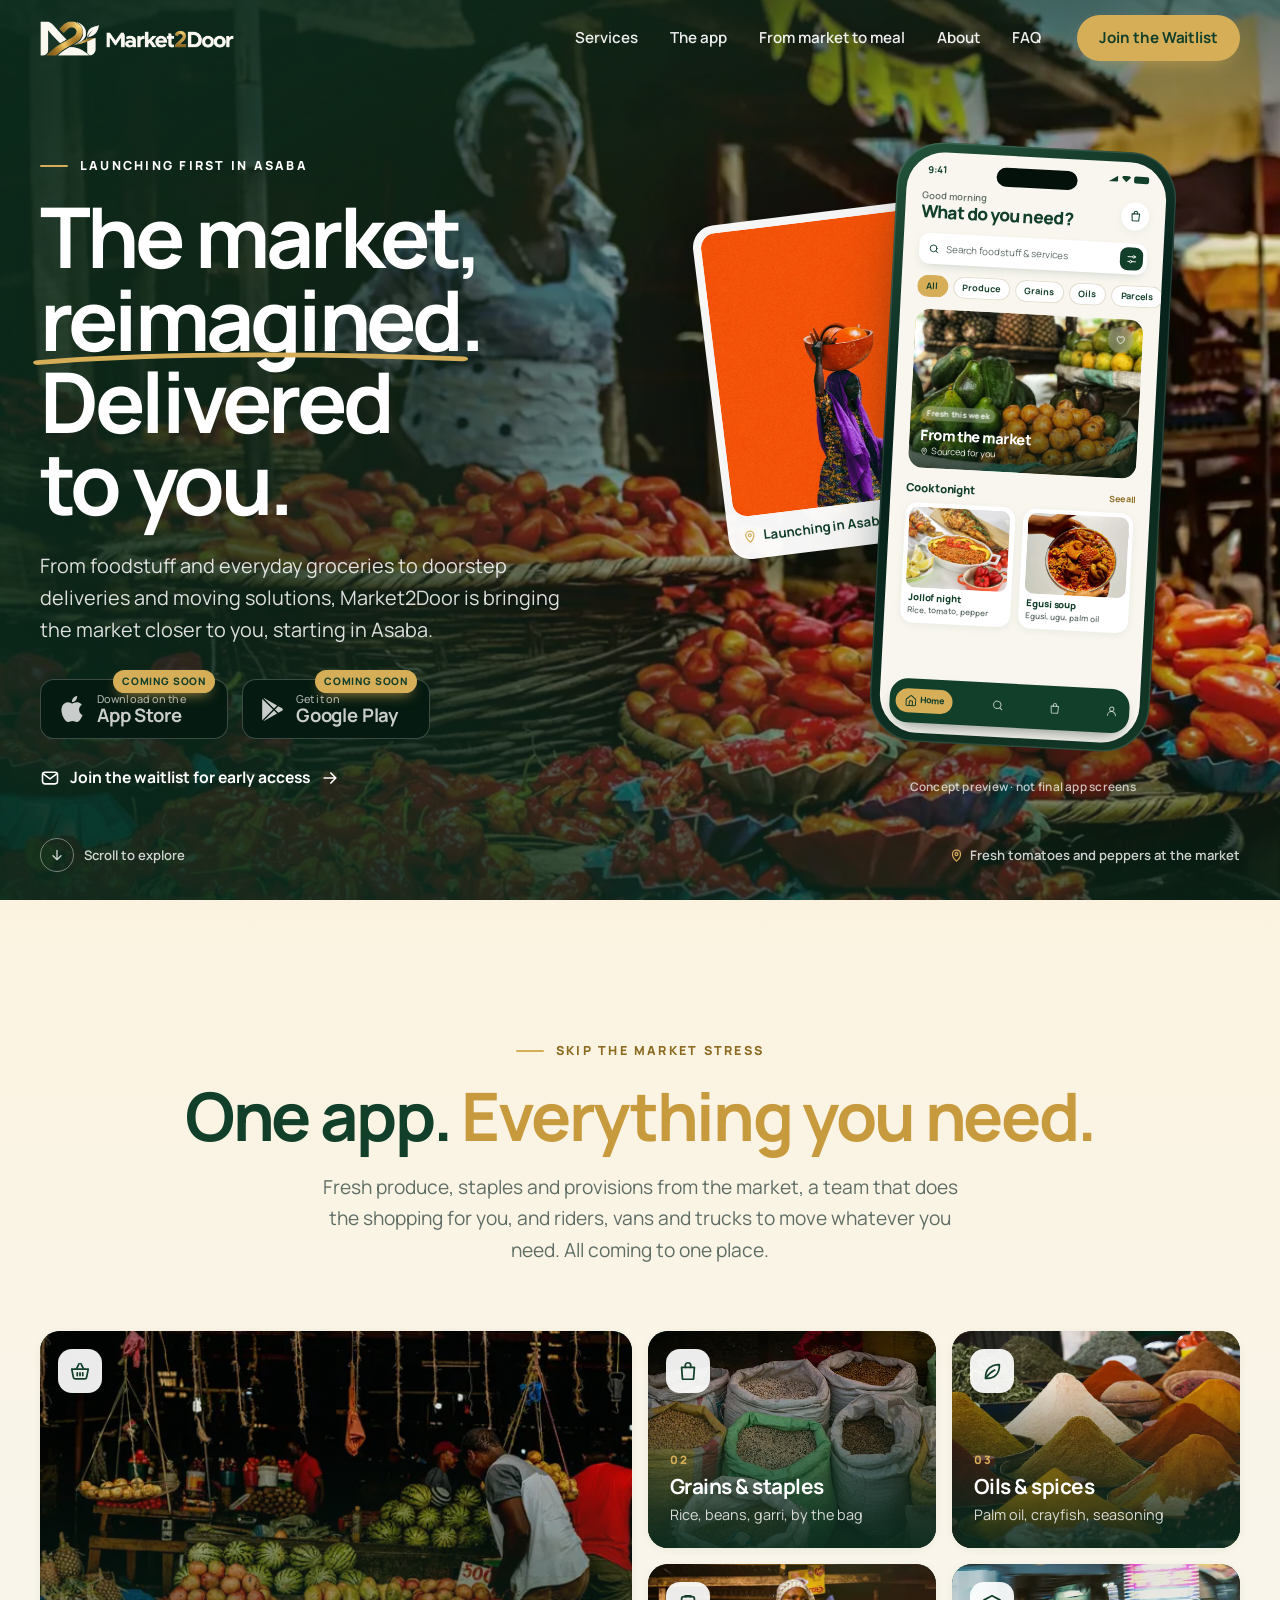
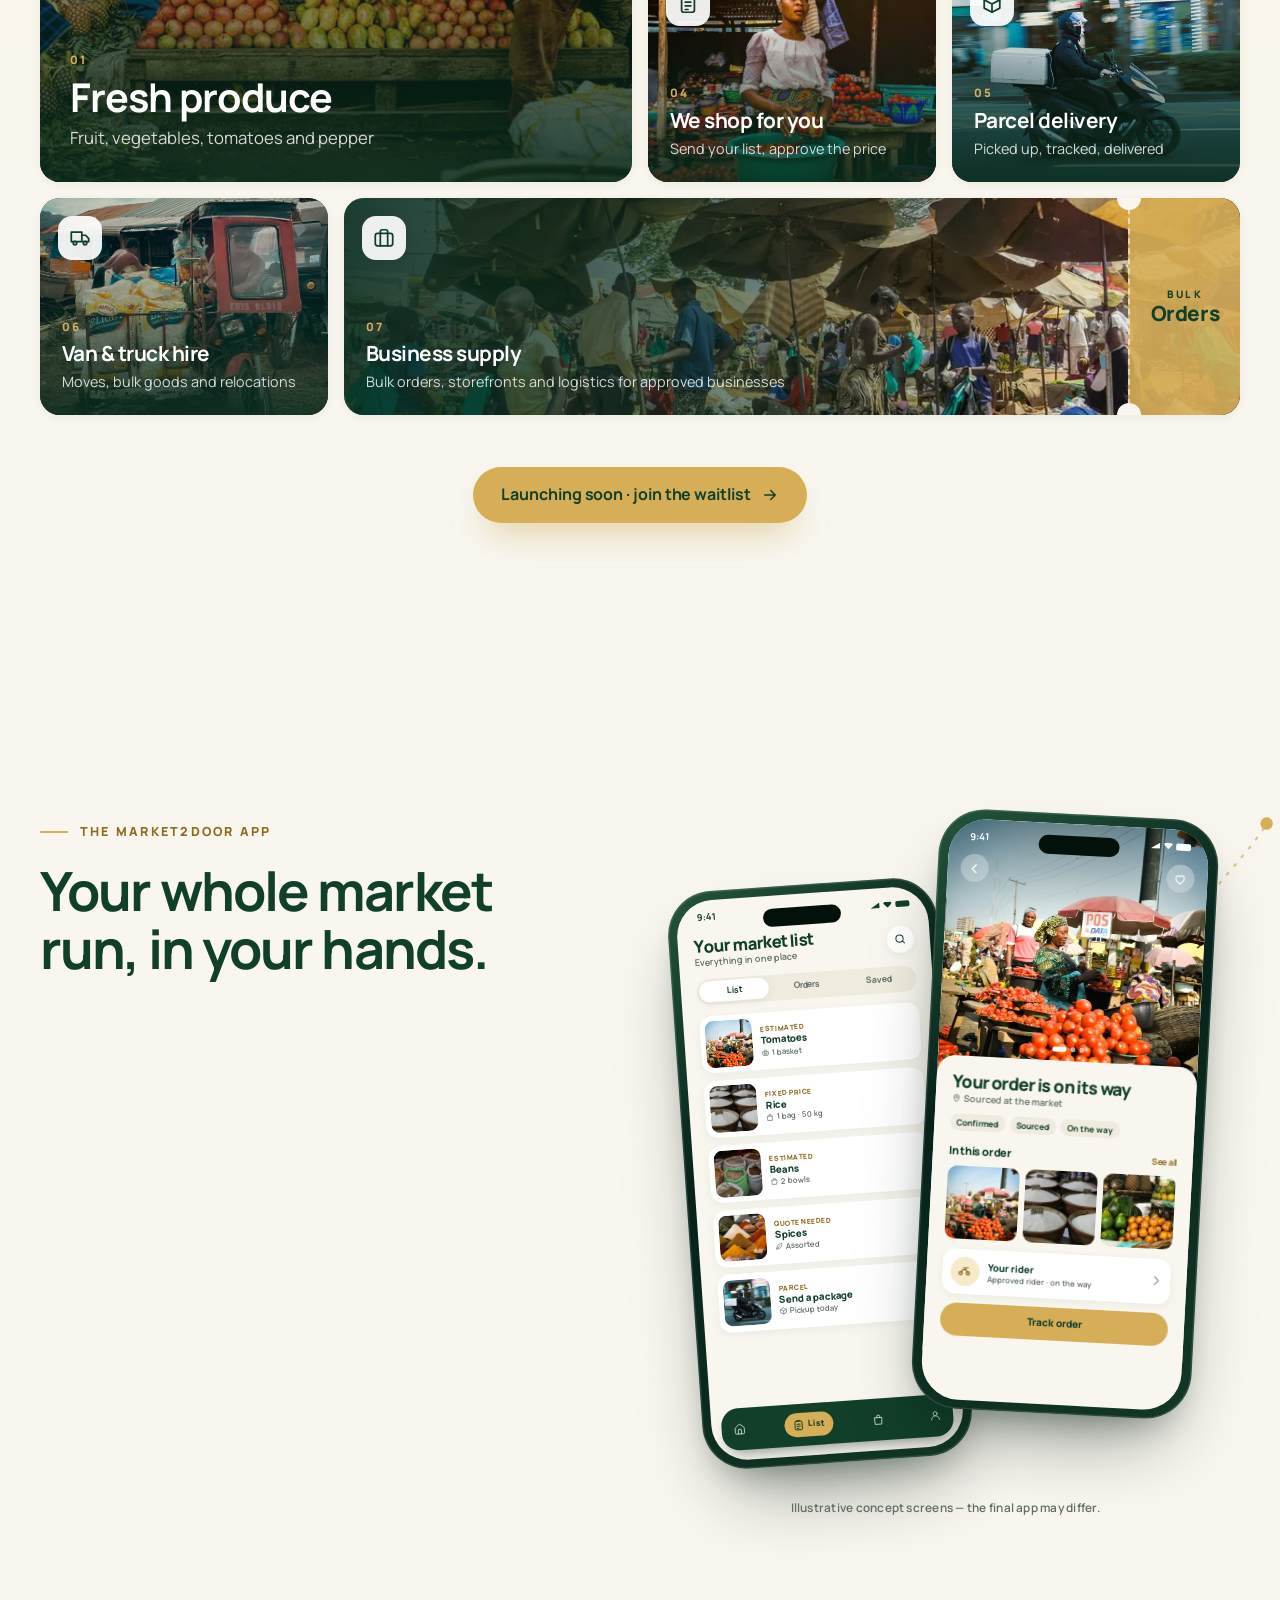
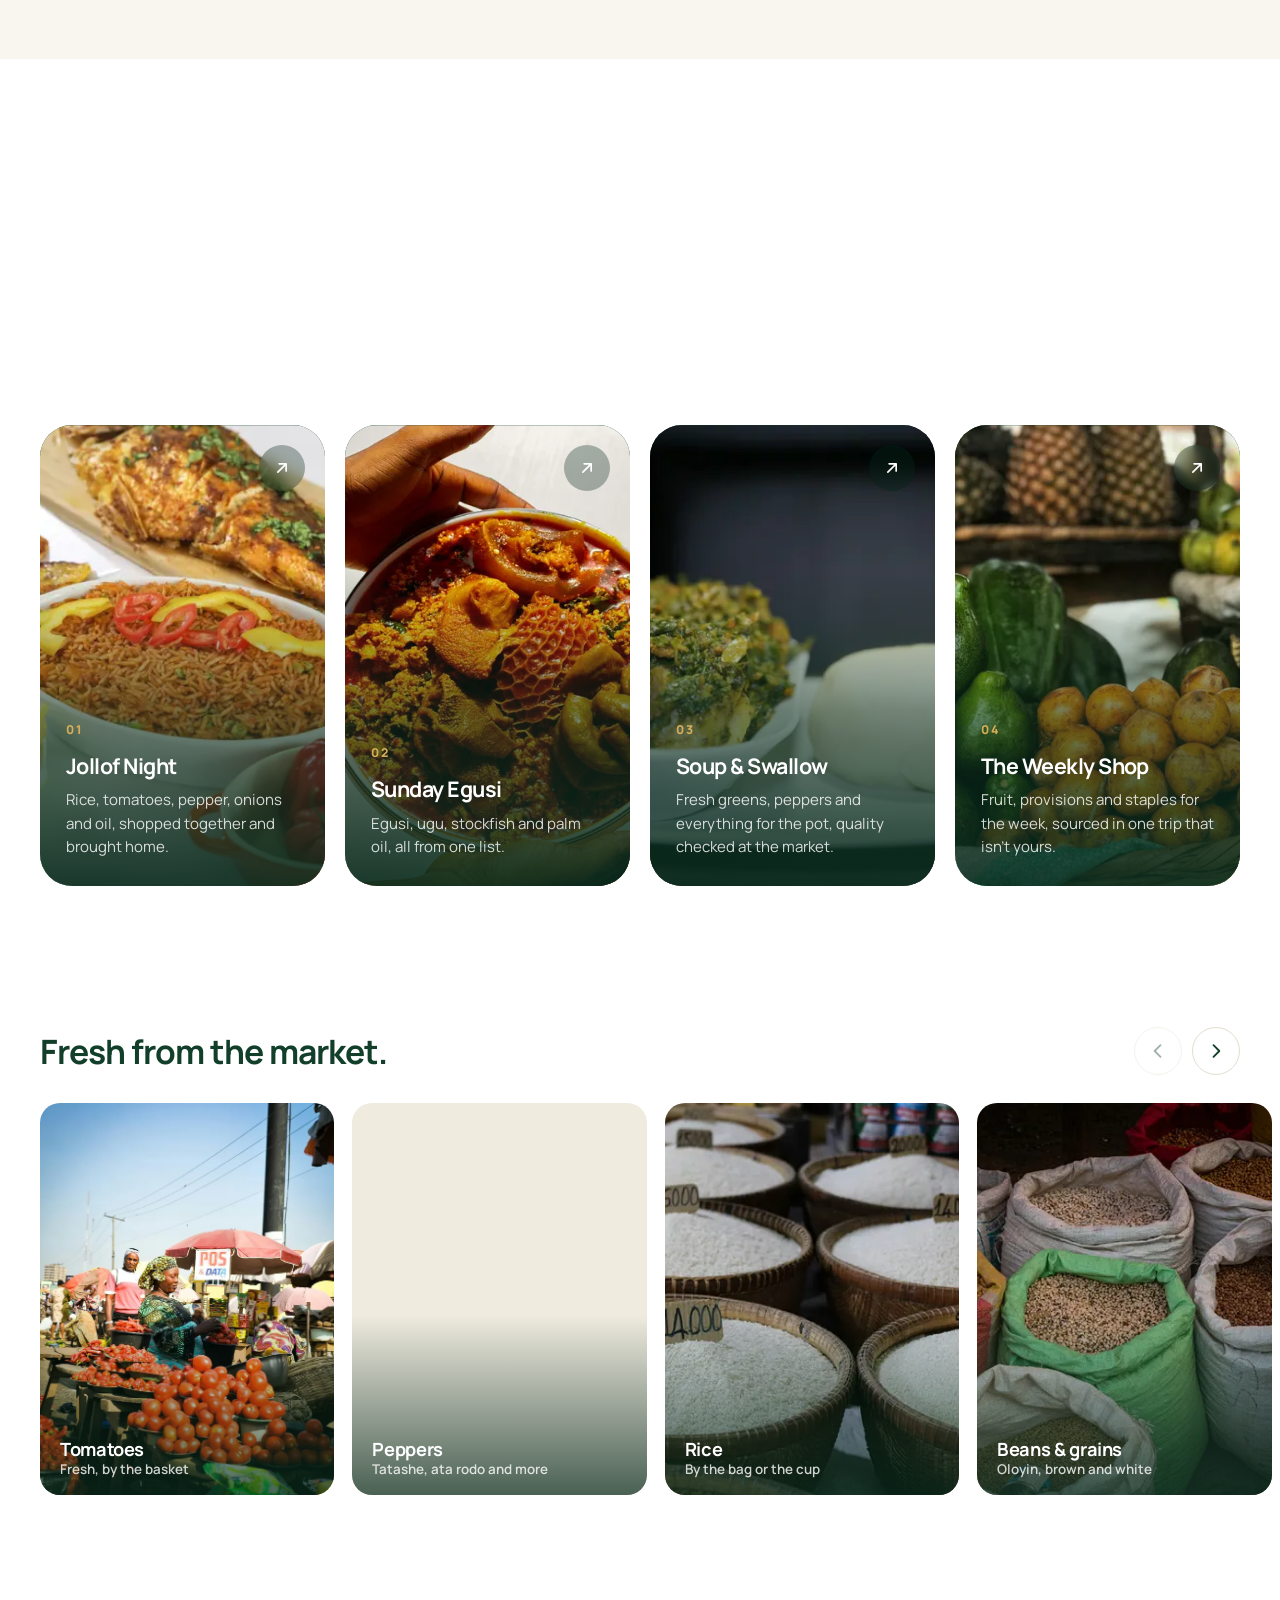
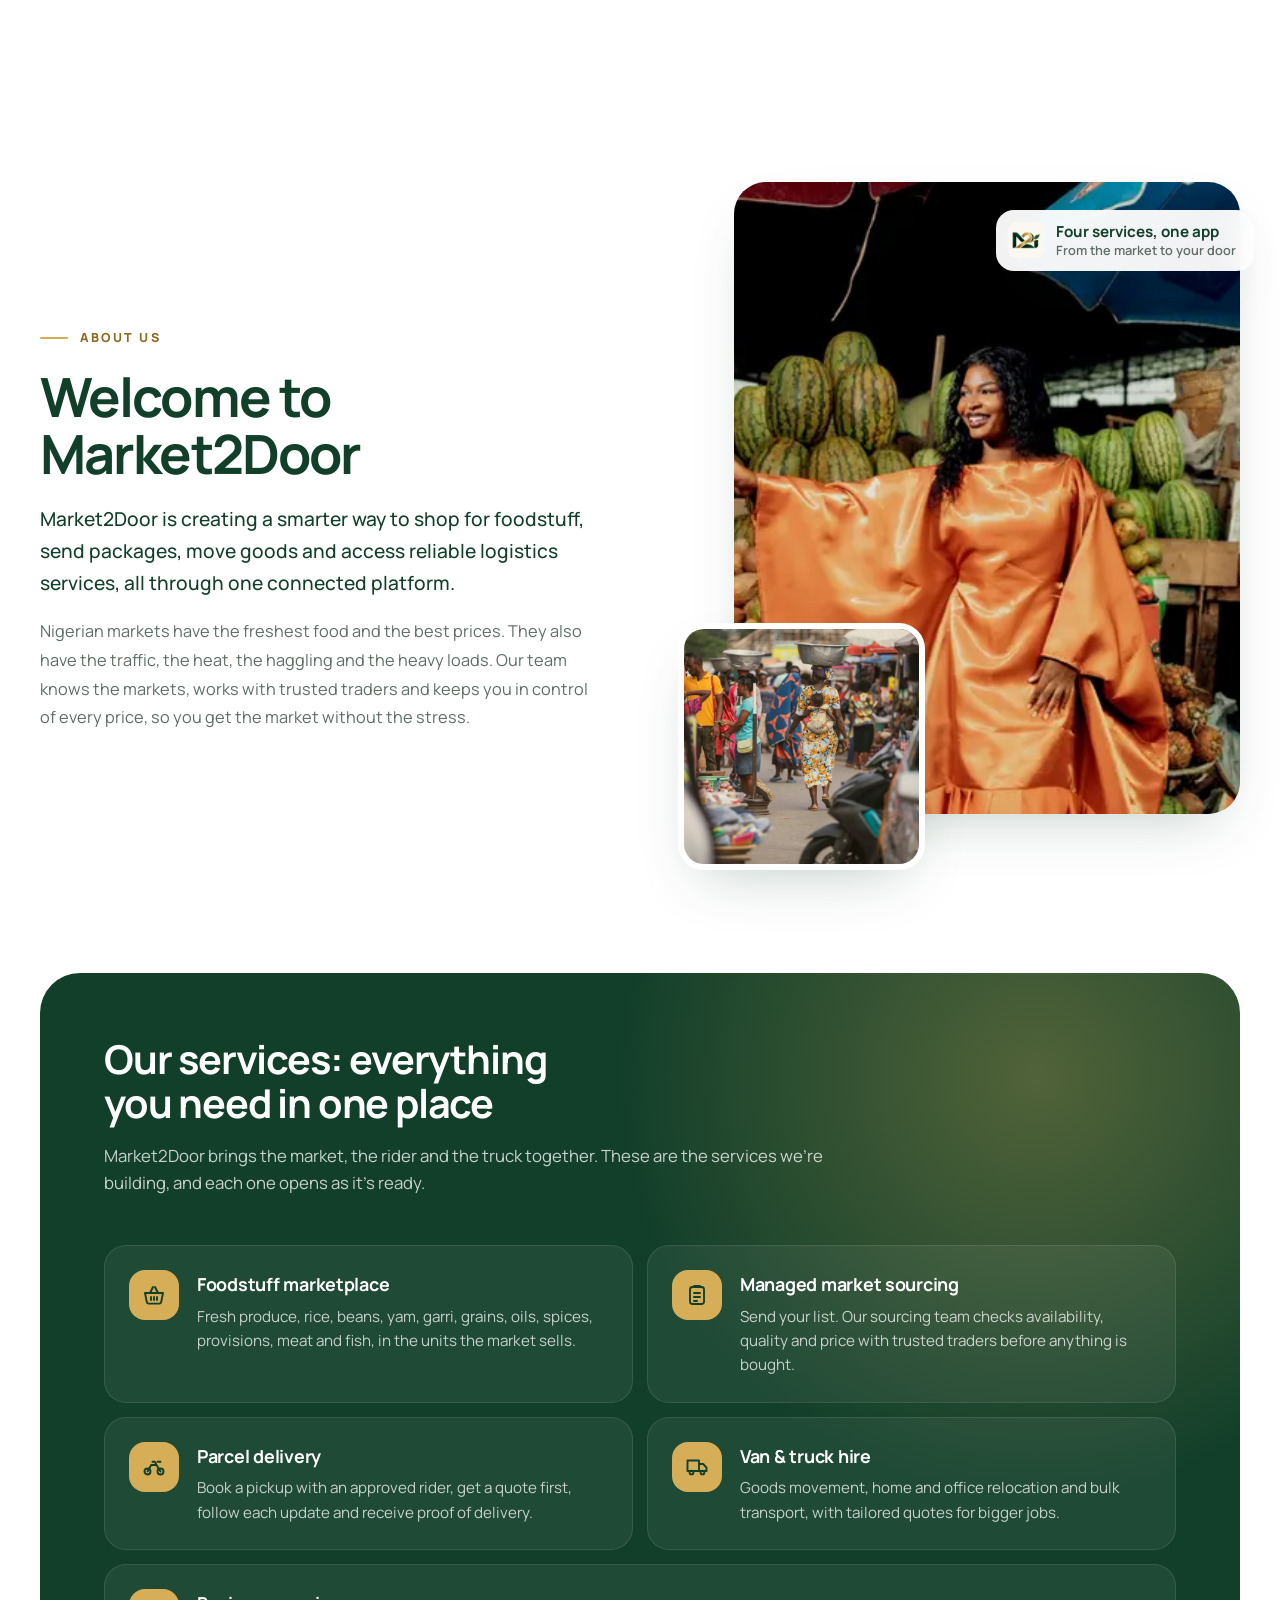
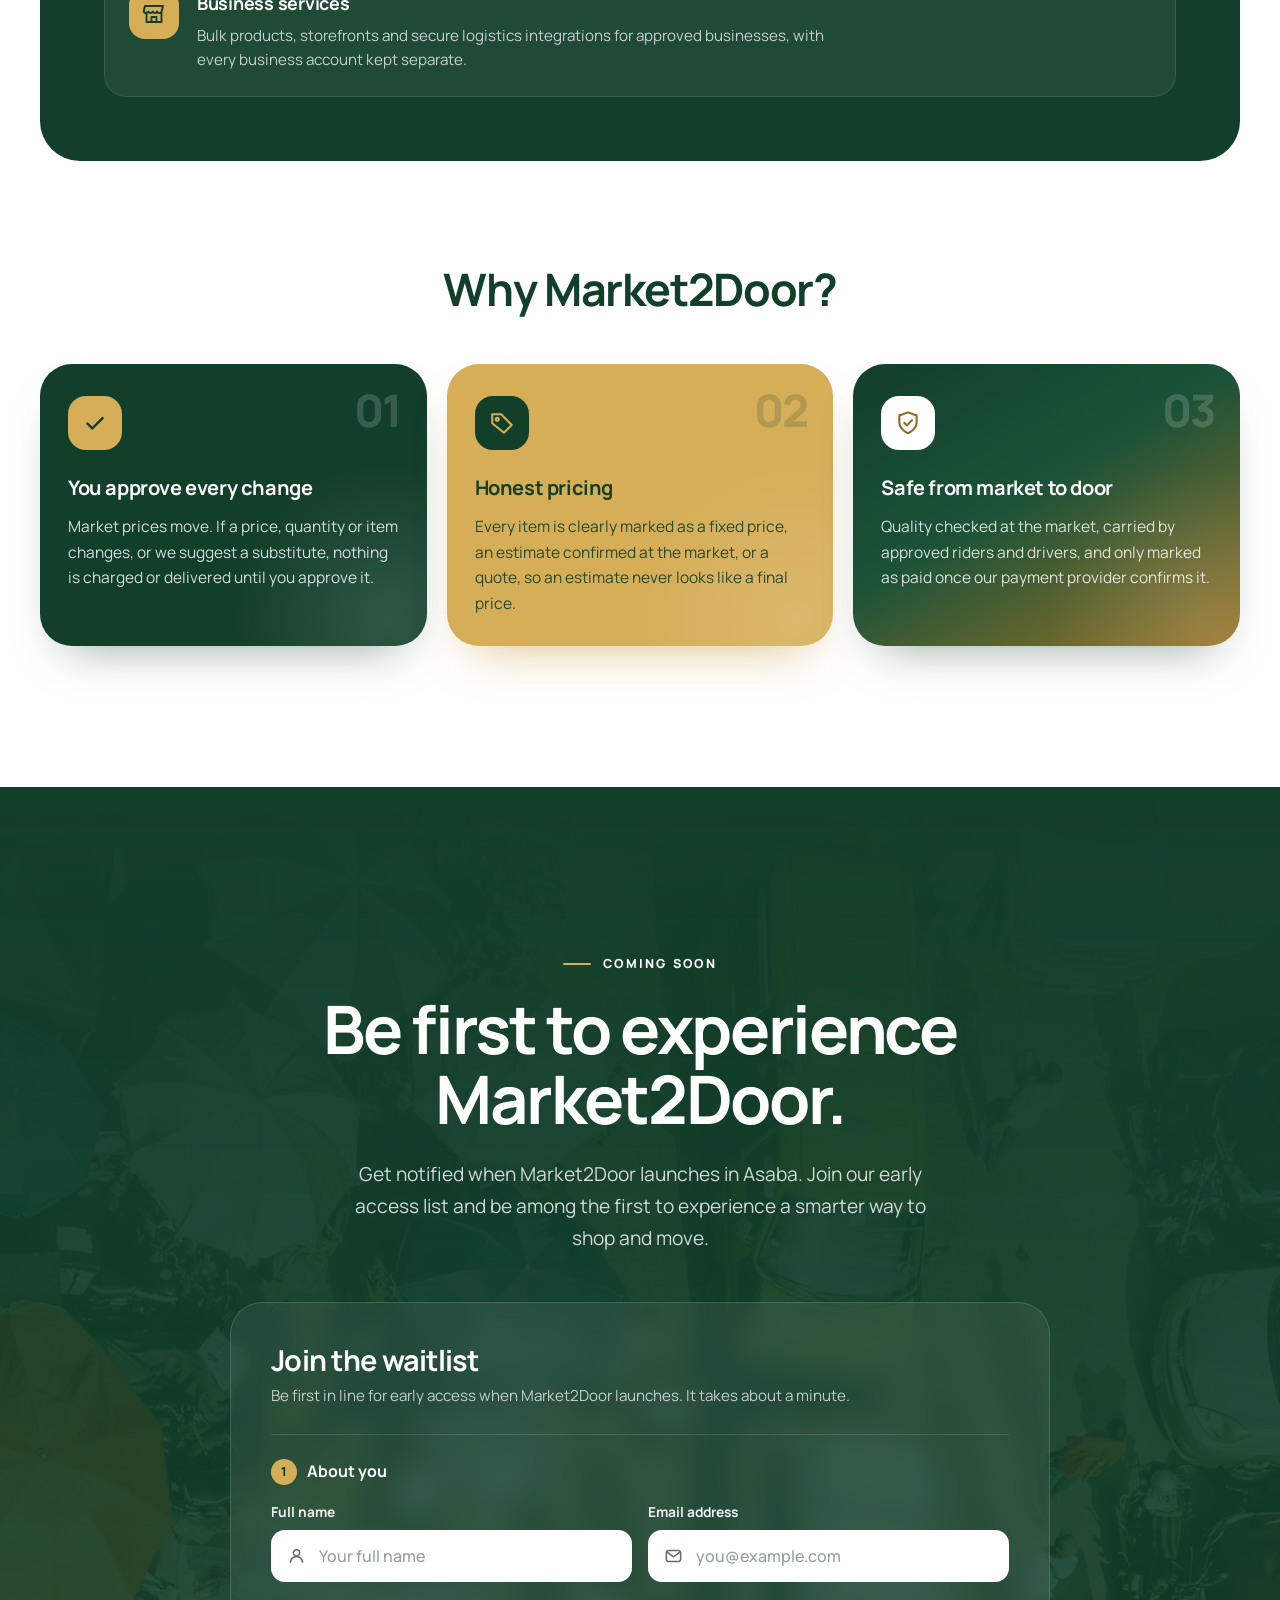
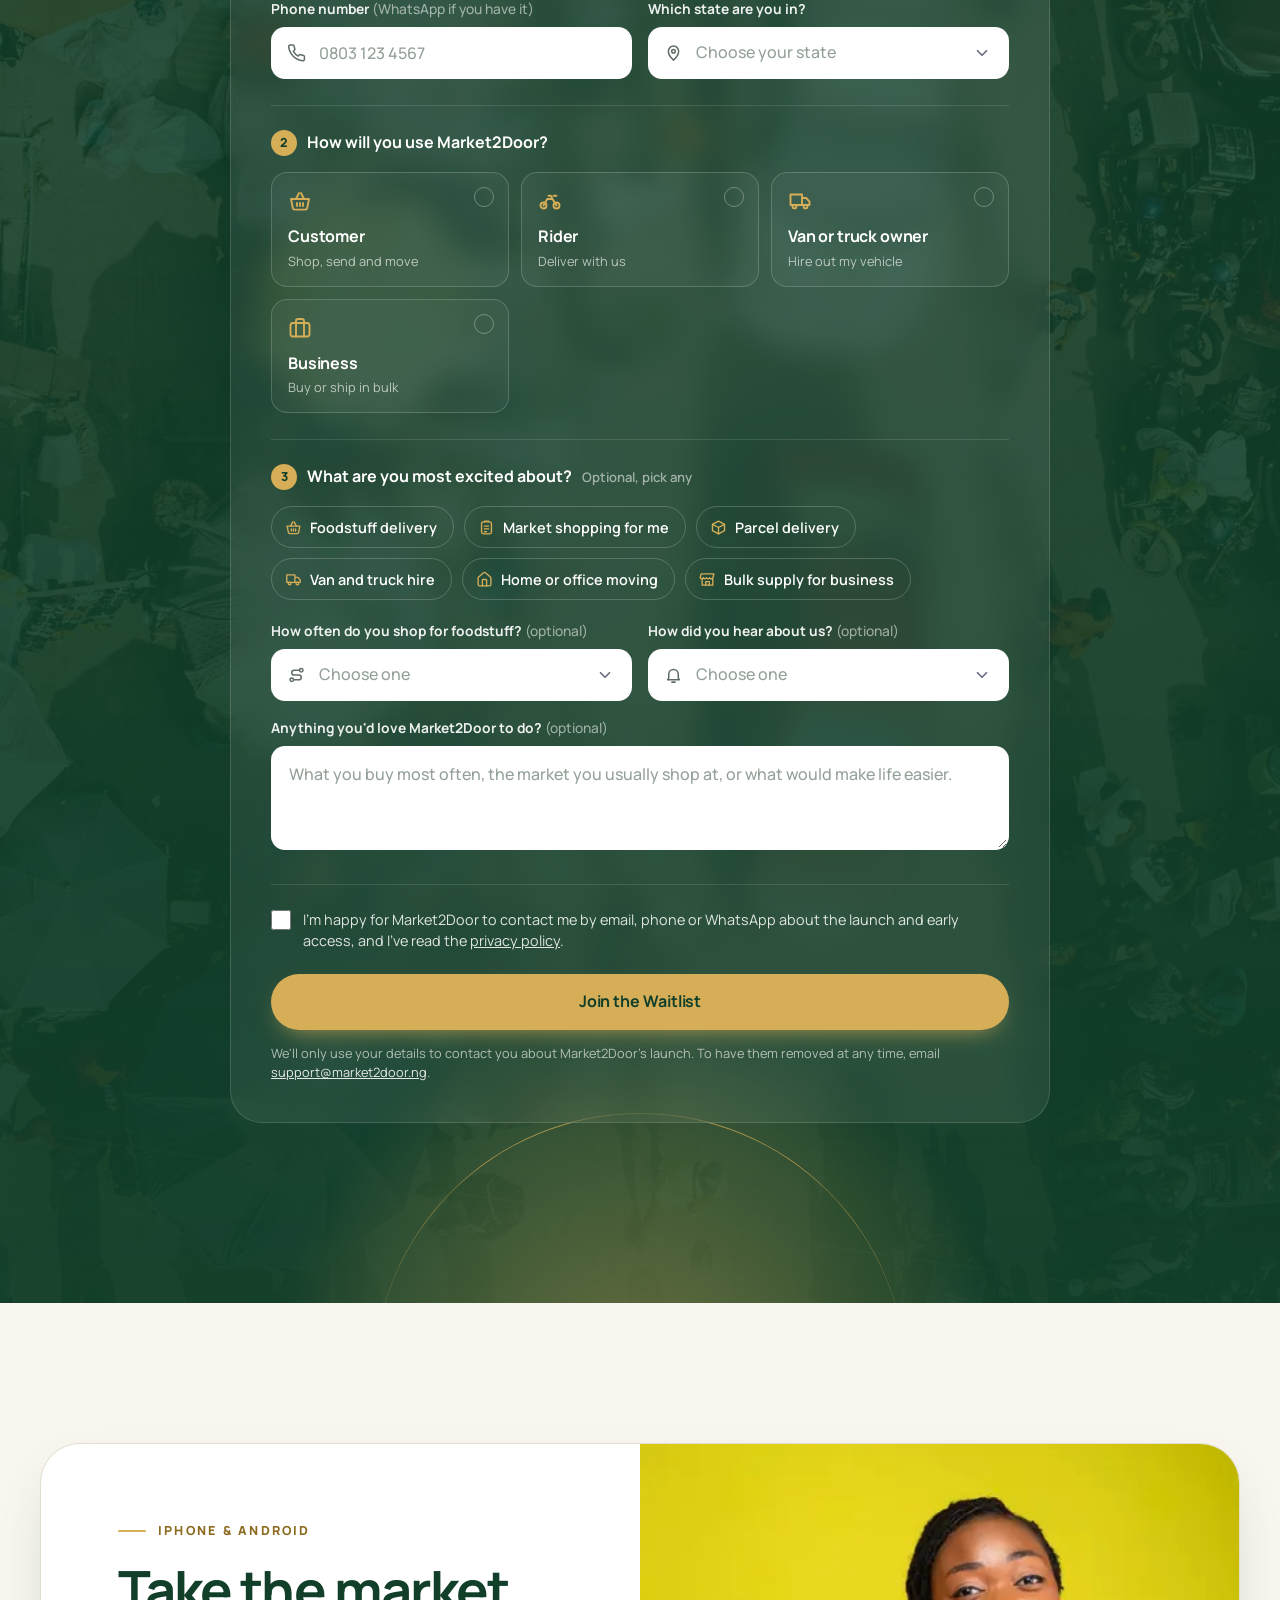
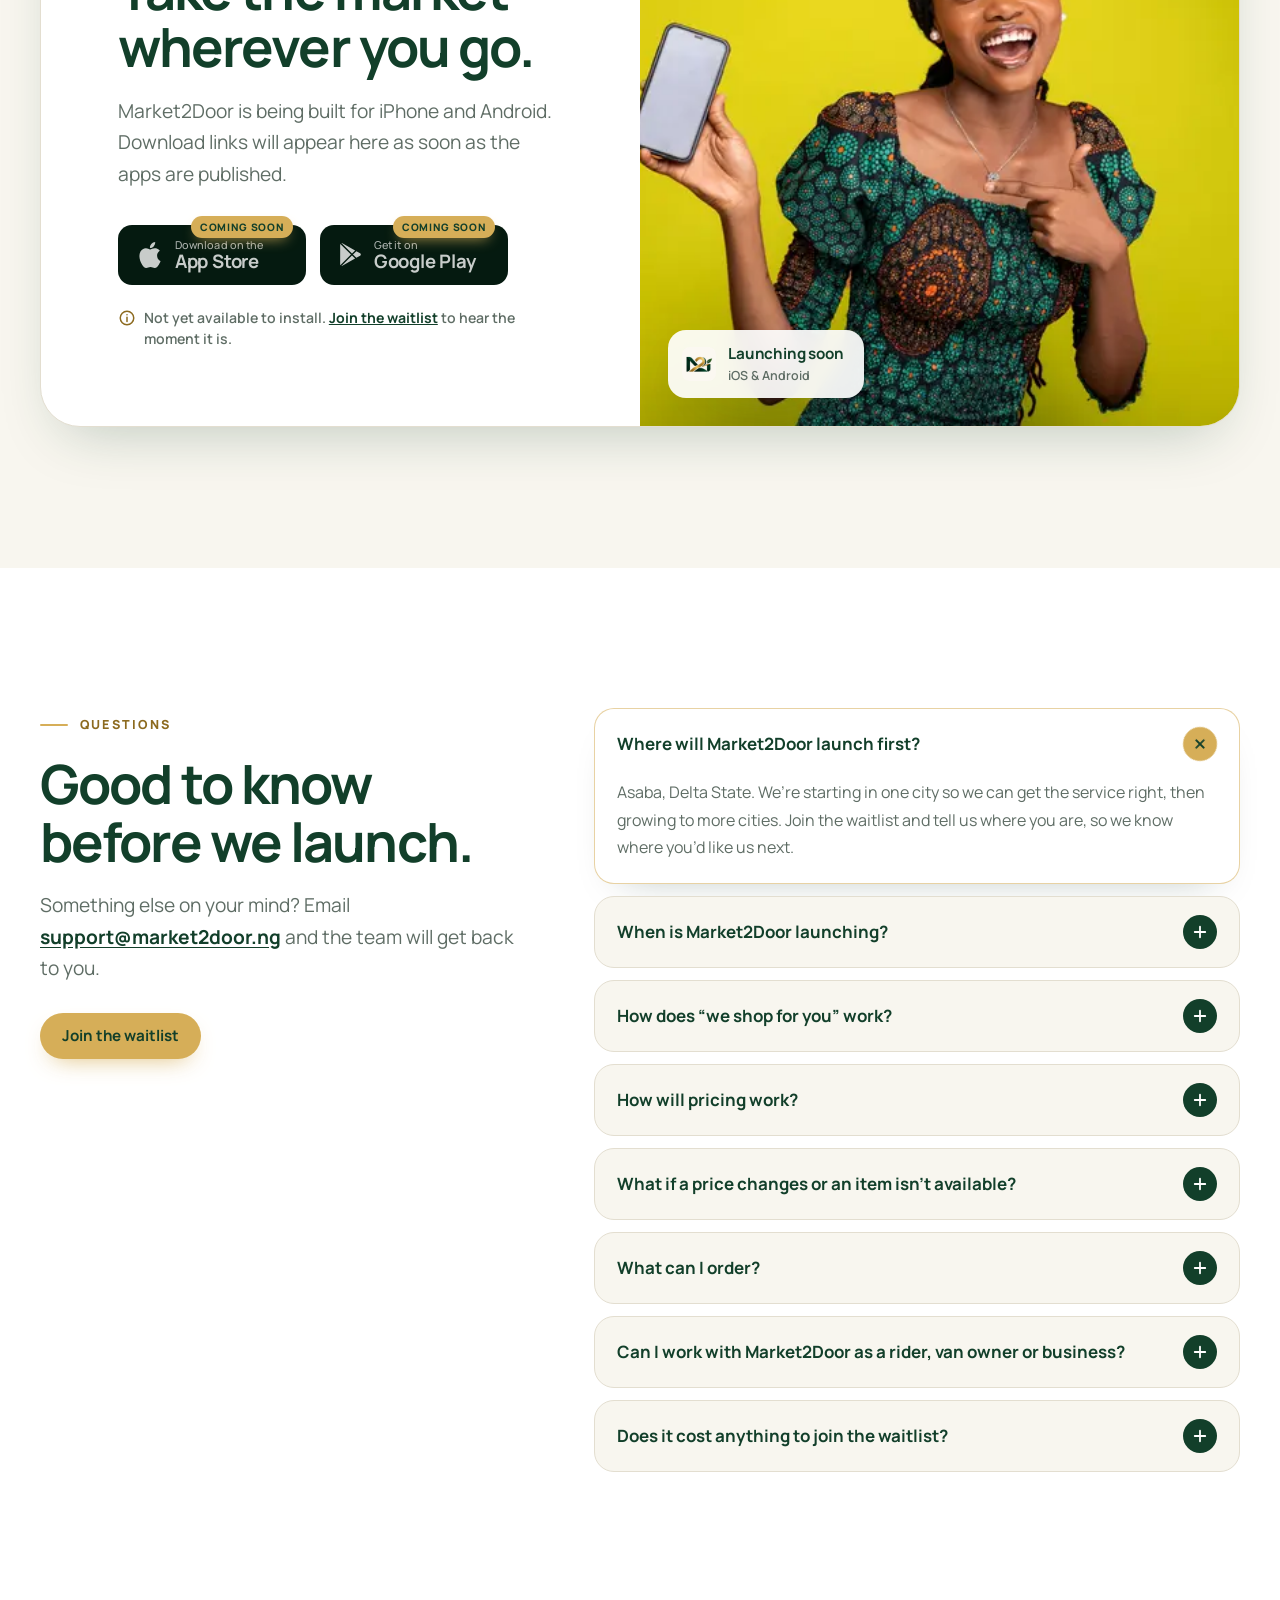
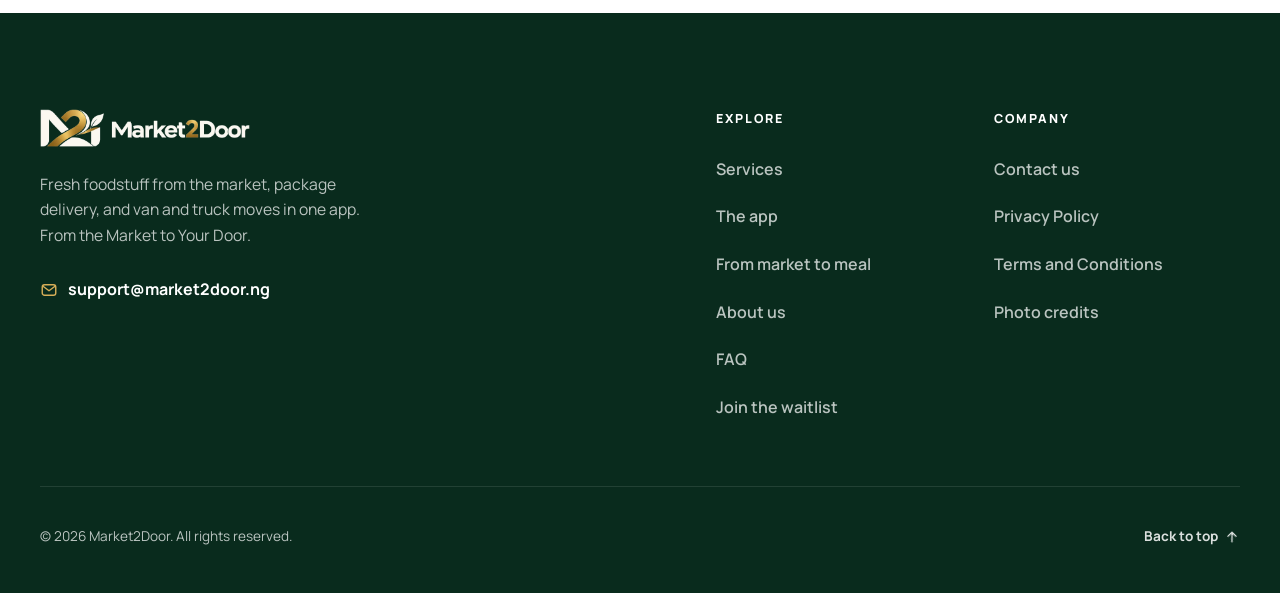
==== commit 8084672a: "Launch in Asaba: hero copy, SEO and FAQ section Position the coming-soon page around the Asaba launc" ====
--- a/index.html
+++ b/index.html
@@ -3,8 +3,8 @@
 <head>
   <meta charset="utf-8">
   <meta name="viewport" content="width=device-width, initial-scale=1, viewport-fit=cover">
-  <title>Market2Door: Foodstuff, Parcels and Moves in One App · Coming Soon to Nigeria</title>
-  <meta name="description" content="Market2Door is coming: fresh foodstuff sourced from the market for you, package delivery, van and truck moves and business logistics in one app. Join the waitlist for early access.">
+  <title>Market2Door: Foodstuff Delivery, Parcels and Moves in Asaba · Coming Soon</title>
+  <meta name="description" content="Market2Door is launching in Asaba, Delta State: fresh foodstuff sourced from the market for you, package delivery, and van and truck moves in one app. Join the waitlist for early access.">
   <meta name="robots" content="index, follow, max-image-preview:large">
   <meta name="theme-color" content="#123F2A">
 
@@ -14,14 +14,14 @@
   <meta property="og:locale" content="en_NG">
   <meta property="og:url" content="https://market2door.ng/">
   <meta property="og:title" content="Market2Door: the market, reimagined. Delivered to you.">
-  <meta property="og:description" content="Foodstuff from the market, package delivery and van and truck moves in one app. Coming soon to Nigeria. Join the waitlist.">
+  <meta property="og:description" content="Foodstuff from the market, package delivery and van and truck moves in one app. Launching first in Asaba. Join the waitlist.">
   <meta property="og:image" content="https://market2door.ng/assets/img/share.jpg">
   <meta property="og:image:width" content="1200">
   <meta property="og:image:height" content="630">
   <meta property="og:image:alt" content="The Market2Door logo over baskets of fresh tomatoes and peppers">
   <meta name="twitter:card" content="summary_large_image">
   <meta name="twitter:title" content="Market2Door: the market, reimagined. Delivered to you.">
-  <meta name="twitter:description" content="Foodstuff, packages and moves in one app. Coming soon to Nigeria. Join the waitlist.">
+  <meta name="twitter:description" content="Foodstuff, packages and moves in one app. Launching first in Asaba. Join the waitlist.">
   <meta name="twitter:image" content="https://market2door.ng/assets/img/share.jpg">
 
   <link rel="icon" href="assets/brand/favicon-32.png" sizes="32x32" type="image/png">
@@ -45,7 +45,7 @@
         "url": "https://market2door.ng/",
         "logo": "https://market2door.ng/assets/brand/icon-512.png",
         "description": "Market2Door is a Nigerian platform being built for foodstuff shopping and market sourcing, package delivery, van and truck moves and business logistics in one app.",
-        "areaServed": { "@type": "Country", "name": "Nigeria" },
+        "areaServed": { "@type": "City", "name": "Asaba", "containedInPlace": { "@type": "State", "name": "Delta State", "containedInPlace": { "@type": "Country", "name": "Nigeria" } } },
         "contactPoint": { "@type": "ContactPoint", "contactType": "customer support", "email": "support@market2door.ng", "areaServed": "NG", "availableLanguage": "English" }
       },
       {
@@ -60,18 +60,32 @@
         "@type": "WebPage",
         "@id": "https://market2door.ng/#webpage",
         "url": "https://market2door.ng/",
-        "name": "Market2Door: Foodstuff, Parcels and Moves in One App",
+        "name": "Market2Door: Foodstuff Delivery, Parcels and Moves in Asaba",
         "description": "Market2Door is coming: fresh foodstuff sourced from the market for you, package delivery, van and truck moves and business logistics in one app.",
         "isPartOf": { "@id": "https://market2door.ng/#website" },
         "about": { "@id": "https://market2door.ng/#organization" },
         "primaryImageOfPage": "https://market2door.ng/assets/img/share.jpg",
         "inLanguage": "en-NG"
+      },
+      {
+        "@type": "FAQPage",
+        "@id": "https://market2door.ng/#faq",
+        "mainEntity": [
+          { "@type": "Question", "name": "Where will Market2Door launch first?", "acceptedAnswer": { "@type": "Answer", "text": "Asaba, Delta State. We’re starting in one city so we can get the service right, then growing to more cities. Join the waitlist and tell us where you are, so we know where you’d like us next." } },
+          { "@type": "Question", "name": "When is Market2Door launching?", "acceptedAnswer": { "@type": "Answer", "text": "Soon. We’ll announce the launch date to the waitlist first, and early sign-ups get first access when the app opens." } },
+          { "@type": "Question", "name": "How does “we shop for you” work?", "acceptedAnswer": { "@type": "Answer", "text": "Send your market list in the app. Our sourcing team checks availability, quality and price with trusted traders before anything is bought, then a rider brings it to your door." } },
+          { "@type": "Question", "name": "How will pricing work?", "acceptedAnswer": { "@type": "Answer", "text": "Every item is clearly marked as a fixed price, an estimate confirmed at the market, or a quote, so an estimate never looks like a final price. You’ll see what you’re paying before you confirm your order." } },
+          { "@type": "Question", "name": "What if a price changes or an item isn’t available?", "acceptedAnswer": { "@type": "Answer", "text": "Market prices move. If a price, quantity or item changes, or we suggest a substitute, nothing is charged or delivered until you approve it." } },
+          { "@type": "Question", "name": "What can I order?", "acceptedAnswer": { "@type": "Answer", "text": "Fresh produce, rice, beans, yam, garri, grains, oils, spices, provisions, meat and fish, in the units the market sells: by the piece, kilo, bunch, bowl, crate, bag, sack, carton or litre. You can also send packages and book vans or trucks for moves and bulk goods." } },
+          { "@type": "Question", "name": "Can I work with Market2Door as a rider, van owner or business?", "acceptedAnswer": { "@type": "Answer", "text": "Yes. Join the waitlist and choose Rider, Van or truck owner, or Business. We’ll contact you about onboarding before we launch in Asaba." } },
+          { "@type": "Question", "name": "Does it cost anything to join the waitlist?", "acceptedAnswer": { "@type": "Answer", "text": "No. Joining is free, and we’ll only use your details to contact you about Market2Door’s launch. You can ask us to remove them at any time." } }
+        ]
       }
     ]
   }
   </script>
   <!-- Bump ?v= on every release: the host lets browsers cache CSS/JS for a year -->
-  <link rel="stylesheet" href="assets/css/styles.css?v=13">
+  <link rel="stylesheet" href="assets/css/styles.css?v=14">
   <script>document.documentElement.classList.add('js');</script>
 </head>
 <body>
@@ -150,6 +164,7 @@
         <li><a href="#discover">The app</a></li>
         <li><a href="#experiences">From market to meal</a></li>
         <li><a href="#about">About</a></li>
+        <li><a href="#faq">FAQ</a></li>
         <li data-news-link hidden><a href="#news">News</a></li>
       </ul>
       <a href="#updates" class="btn btn--coral site-nav__cta">Join the Waitlist</a>
@@ -175,11 +190,11 @@
 
     <div class="container hero__inner">
       <div class="hero__copy">
-        <p class="eyebrow eyebrow--on-dark" data-reveal><span class="eyebrow__line" aria-hidden="true"></span>Coming soon to Nigeria</p>
+        <p class="eyebrow eyebrow--on-dark" data-reveal><span class="eyebrow__line" aria-hidden="true"></span>Launching first in Asaba</p>
         <h1 class="hero__title" id="hero-title">
           The market, <span class="nowrap"><span class="hl">reimagined<svg class="hl__swash" viewBox="0 0 200 18" preserveAspectRatio="none" aria-hidden="true"><path d="M3 13.5C46 4.5 120 2.5 197 9.5"/></svg></span>.</span> Delivered to you.
         </h1>
-        <p class="hero__lead" data-reveal style="--d:.16s">From foodstuff and everyday groceries to doorstep deliveries and moving solutions, Market2Door is bringing the market closer to you across Nigeria.</p>
+        <p class="hero__lead" data-reveal style="--d:.16s">From foodstuff and everyday groceries to doorstep deliveries and moving solutions, Market2Door is bringing the market closer to you, starting in Asaba.</p>
 
         <div class="store-row" data-reveal style="--d:.24s">
           <a class="store-btn" data-store="ios" aria-disabled="true" role="link" tabindex="0">
@@ -204,7 +219,7 @@
       <div class="hero__visual" data-reveal style="--d:.2s">
         <figure class="postcard">
           <img src="assets/img/u-lagos-hawker-1280.webp" srcset="assets/img/u-lagos-hawker-640.webp 640w, assets/img/u-lagos-hawker-960.webp 960w, assets/img/u-lagos-hawker-1280.webp 1280w" sizes="(max-width: 640px) 36vw, 240px" decoding="async" alt="A woman in Lagos carrying a bowl on her head against a bright orange wall">
-          <figcaption><svg aria-hidden="true"><use href="#i-pin"/></svg>Lagos, Nigeria</figcaption>
+          <figcaption><svg aria-hidden="true"><use href="#i-pin"/></svg>Launching in Asaba</figcaption>
         </figure>
 
         <!-- Illustrative concept screen. Replace with official app screenshots when supplied. -->
@@ -590,7 +605,7 @@
     <div class="container launch__inner">
       <p class="eyebrow eyebrow--on-dark eyebrow--center" data-reveal><span class="eyebrow__line" aria-hidden="true"></span>Coming soon</p>
       <h2 class="h2 launch__title" id="launch-title" data-reveal style="--d:.06s">Be first to experience Market2Door.</h2>
-      <p class="lead launch__lead" data-reveal style="--d:.12s">Get notified when Market2Door launches. Join our early access list and be among the first to experience a smarter way to shop and move.</p>
+      <p class="lead launch__lead" data-reveal style="--d:.12s">Get notified when Market2Door launches in Asaba. Join our early access list and be among the first to experience a smarter way to shop and move.</p>
 
       <div class="signup waitlist" id="updates" data-reveal style="--d:.18s">
         <!-- Posts to waitlist.php (see M2D_CONFIG in main.js) -->
@@ -820,6 +835,51 @@
       </div>
     </div>
   </section>
+  <!-- ============ FAQ ============ -->
+  <section class="section faq" id="faq" aria-labelledby="faq-title">
+    <div class="container faq__inner">
+      <div class="faq__head">
+        <p class="eyebrow" data-reveal><span class="eyebrow__line" aria-hidden="true"></span>Questions</p>
+        <h2 class="h2" id="faq-title" data-reveal style="--d:.06s">Good to know before we launch.</h2>
+        <p class="lead" data-reveal style="--d:.12s">Something else on your mind? Email <a href="mailto:support@market2door.ng">support@market2door.ng</a> and the team will get back to you.</p>
+        <a href="#updates" class="btn btn--coral faq__cta" data-reveal style="--d:.18s">Join the waitlist</a>
+      </div>
+      <div class="faq__list">
+        <details class="faq__item" data-reveal style="--d:0.00s" open>
+          <summary class="faq__q"><span>Where will Market2Door launch first?</span><svg class="faq__icon" viewBox="0 0 24 24" aria-hidden="true"><path d="M12 5v14M5 12h14"/></svg></summary>
+          <div class="faq__a"><p>Asaba, Delta State. We’re starting in one city so we can get the service right, then growing to more cities. Join the waitlist and tell us where you are, so we know where you’d like us next.</p></div>
+        </details>
+        <details class="faq__item" data-reveal style="--d:0.04s">
+          <summary class="faq__q"><span>When is Market2Door launching?</span><svg class="faq__icon" viewBox="0 0 24 24" aria-hidden="true"><path d="M12 5v14M5 12h14"/></svg></summary>
+          <div class="faq__a"><p>Soon. We’ll announce the launch date to the waitlist first, and early sign-ups get first access when the app opens.</p></div>
+        </details>
+        <details class="faq__item" data-reveal style="--d:0.08s">
+          <summary class="faq__q"><span>How does “we shop for you” work?</span><svg class="faq__icon" viewBox="0 0 24 24" aria-hidden="true"><path d="M12 5v14M5 12h14"/></svg></summary>
+          <div class="faq__a"><p>Send your market list in the app. Our sourcing team checks availability, quality and price with trusted traders before anything is bought, then a rider brings it to your door.</p></div>
+        </details>
+        <details class="faq__item" data-reveal style="--d:0.12s">
+          <summary class="faq__q"><span>How will pricing work?</span><svg class="faq__icon" viewBox="0 0 24 24" aria-hidden="true"><path d="M12 5v14M5 12h14"/></svg></summary>
+          <div class="faq__a"><p>Every item is clearly marked as a fixed price, an estimate confirmed at the market, or a quote, so an estimate never looks like a final price. You’ll see what you’re paying before you confirm your order.</p></div>
+        </details>
+        <details class="faq__item" data-reveal style="--d:0.00s">
+          <summary class="faq__q"><span>What if a price changes or an item isn’t available?</span><svg class="faq__icon" viewBox="0 0 24 24" aria-hidden="true"><path d="M12 5v14M5 12h14"/></svg></summary>
+          <div class="faq__a"><p>Market prices move. If a price, quantity or item changes, or we suggest a substitute, nothing is charged or delivered until you approve it.</p></div>
+        </details>
+        <details class="faq__item" data-reveal style="--d:0.04s">
+          <summary class="faq__q"><span>What can I order?</span><svg class="faq__icon" viewBox="0 0 24 24" aria-hidden="true"><path d="M12 5v14M5 12h14"/></svg></summary>
+          <div class="faq__a"><p>Fresh produce, rice, beans, yam, garri, grains, oils, spices, provisions, meat and fish, in the units the market sells: by the piece, kilo, bunch, bowl, crate, bag, sack, carton or litre. You can also send packages and book vans or trucks for moves and bulk goods.</p></div>
+        </details>
+        <details class="faq__item" data-reveal style="--d:0.08s">
+          <summary class="faq__q"><span>Can I work with Market2Door as a rider, van owner or business?</span><svg class="faq__icon" viewBox="0 0 24 24" aria-hidden="true"><path d="M12 5v14M5 12h14"/></svg></summary>
+          <div class="faq__a"><p>Yes. Join the waitlist and choose Rider, Van or truck owner, or Business. We’ll contact you about onboarding before we launch in Asaba.</p></div>
+        </details>
+        <details class="faq__item" data-reveal style="--d:0.12s">
+          <summary class="faq__q"><span>Does it cost anything to join the waitlist?</span><svg class="faq__icon" viewBox="0 0 24 24" aria-hidden="true"><path d="M12 5v14M5 12h14"/></svg></summary>
+          <div class="faq__a"><p>No. Joining is free, and we’ll only use your details to contact you about Market2Door’s launch. You can ask us to remove them at any time.</p></div>
+        </details>
+      </div>
+    </div>
+  </section>
 </main>
 
 <!-- ============ FOOTER ============ -->
@@ -841,6 +901,7 @@
             <li><a href="#discover">The app</a></li>
             <li><a href="#experiences">From market to meal</a></li>
             <li><a href="#about">About us</a></li>
+            <li><a href="#faq">FAQ</a></li>
             <li><a href="#updates">Join the waitlist</a></li>
           </ul>
         </div>
--- a/assets/css/styles.css
+++ b/assets/css/styles.css
@@ -1134,3 +1134,29 @@
   .ui-feature__heart, .ui-tag, .ui-glass { -webkit-backdrop-filter: none; backdrop-filter: none; background: rgba(9, 43, 29, .45); }
   .hero__img { will-change: auto; }
 }
+
+/* ---------- FAQ ---------- */
+.faq { background: var(--white); }
+.faq__inner { display: grid; grid-template-columns: minmax(0, .85fr) minmax(0, 1.15fr); gap: clamp(36px, 6vw, 96px); align-items: start; }
+.faq__head { position: sticky; top: 120px; }
+.faq__head .lead { margin-top: 20px; }
+.faq__head .lead a { color: var(--navy); font-weight: 700; text-underline-offset: 3px; }
+.faq__cta { margin-top: 28px; }
+.faq__list { display: grid; gap: 12px; }
+.faq__item { border: 1px solid var(--line); border-radius: 20px; background: var(--ivory); transition: background-color .3s, border-color .3s, box-shadow .3s; }
+.faq__item[open] { background: #fff; border-color: rgba(214, 174, 88, .55); box-shadow: 0 18px 40px -28px rgba(9, 43, 29, .35); }
+.faq__q { display: flex; align-items: center; justify-content: space-between; gap: 18px; min-height: 64px; padding: 18px 22px; cursor: pointer; list-style: none; font-size: 1.06rem; font-weight: 700; line-height: 1.35; color: var(--navy); }
+.faq__q::-webkit-details-marker { display: none; }
+.faq__q:focus-visible { outline: 3px solid var(--coral); outline-offset: 2px; border-radius: 20px; }
+.faq__icon { flex: none; width: 34px; height: 34px; padding: 8px; border-radius: 50%; background: var(--navy); fill: none; stroke: #fff; stroke-width: 2.4; stroke-linecap: round; transition: transform .35s var(--ease-out), background-color .3s; }
+.faq__item[open] .faq__icon { transform: rotate(45deg); background: var(--coral); stroke: var(--navy); }
+.faq__a { padding: 0 22px 22px; }
+.faq__a p { max-width: 60ch; color: var(--gray-500); line-height: 1.7; }
+@media (max-width: 960px) {
+  .faq__inner { grid-template-columns: 1fr; }
+  .faq__head { position: static; }
+}
+@media (max-width: 640px) {
+  .faq__q { padding: 16px 18px; font-size: 1rem; }
+  .faq__a { padding: 0 18px 18px; }
+}
